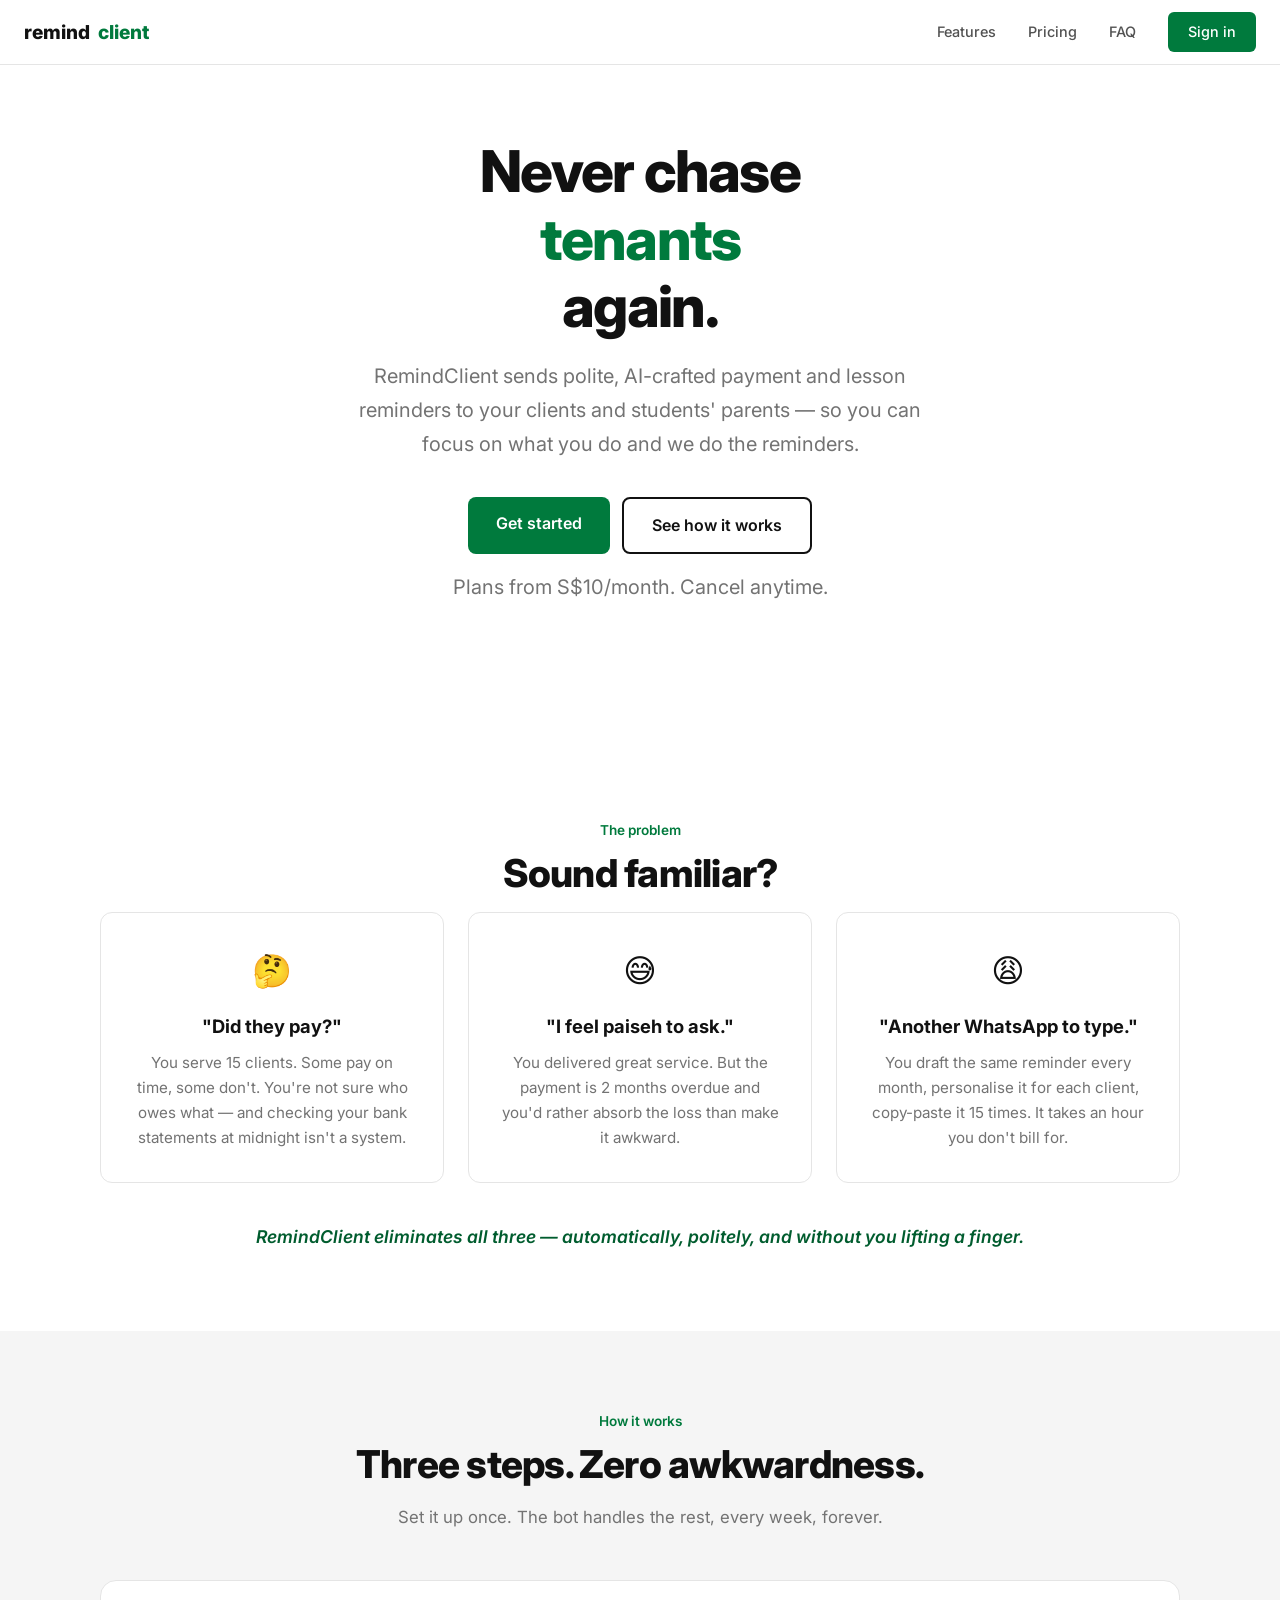
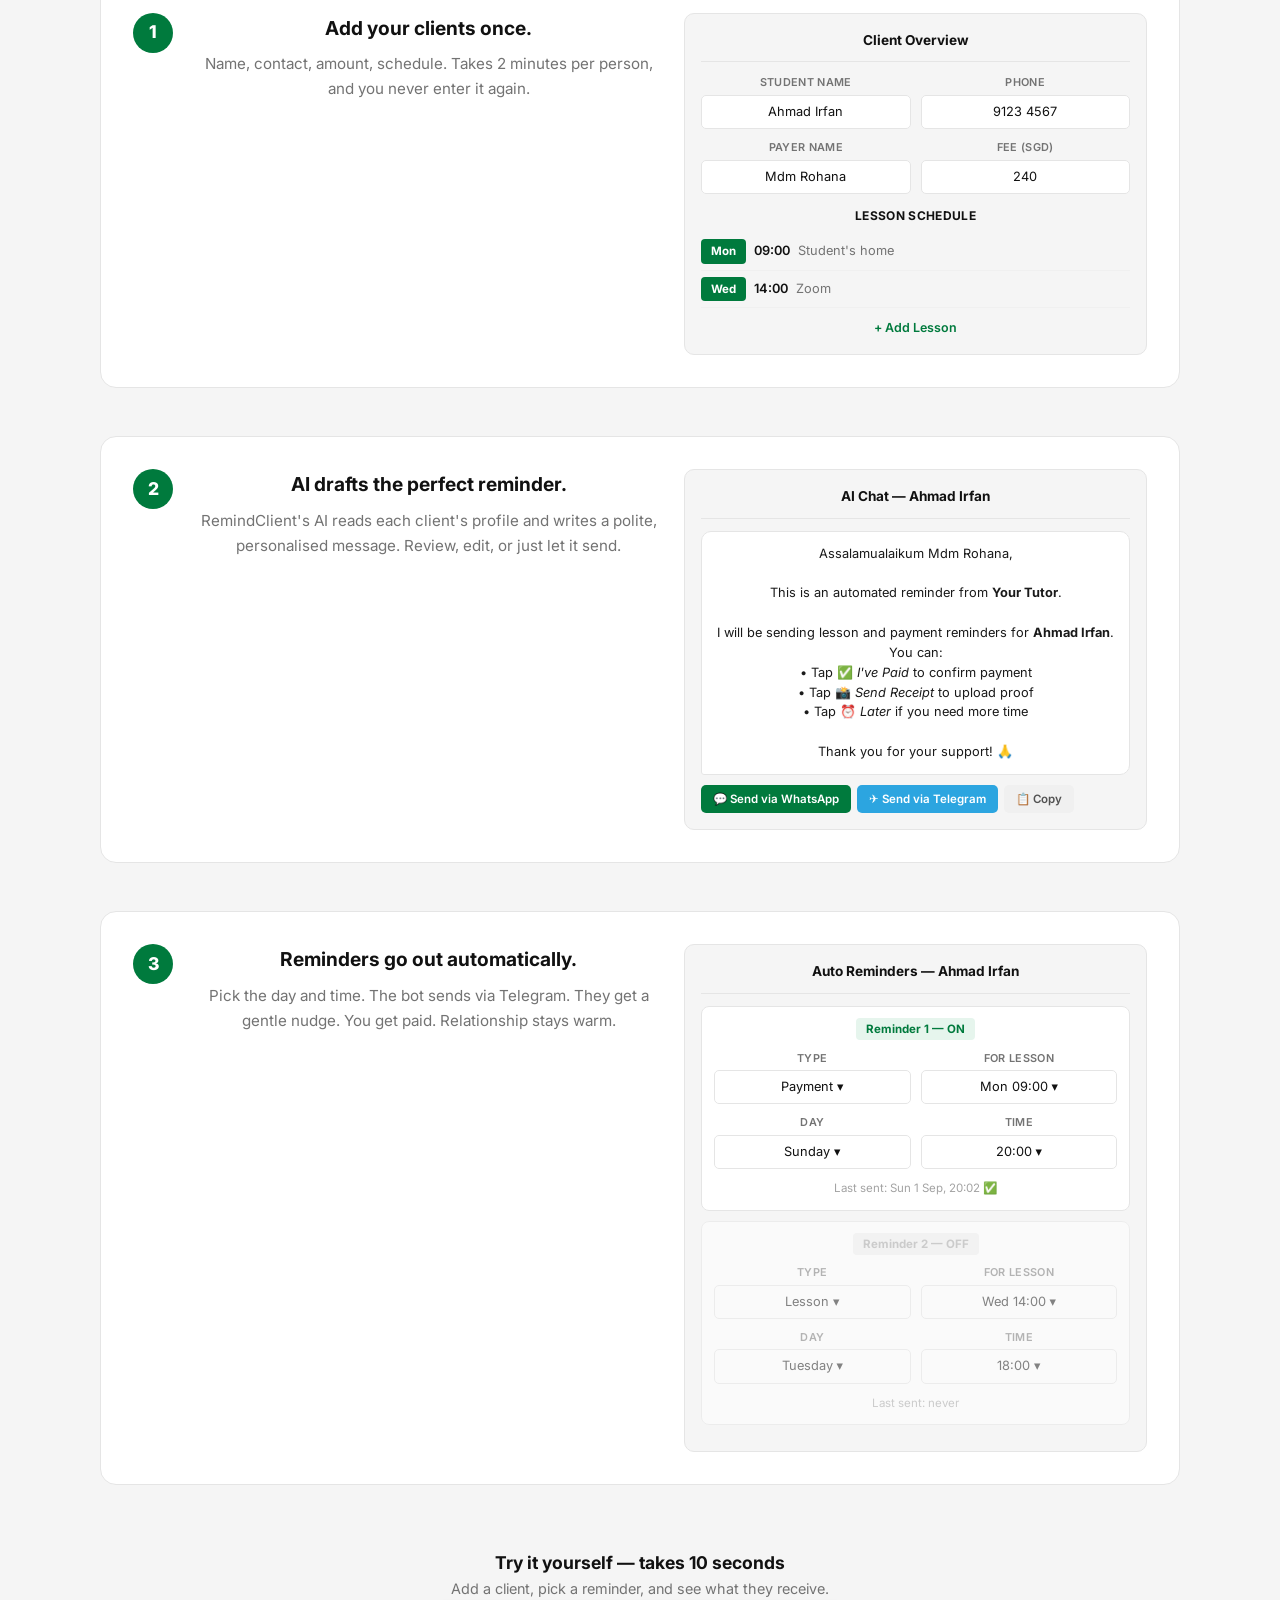
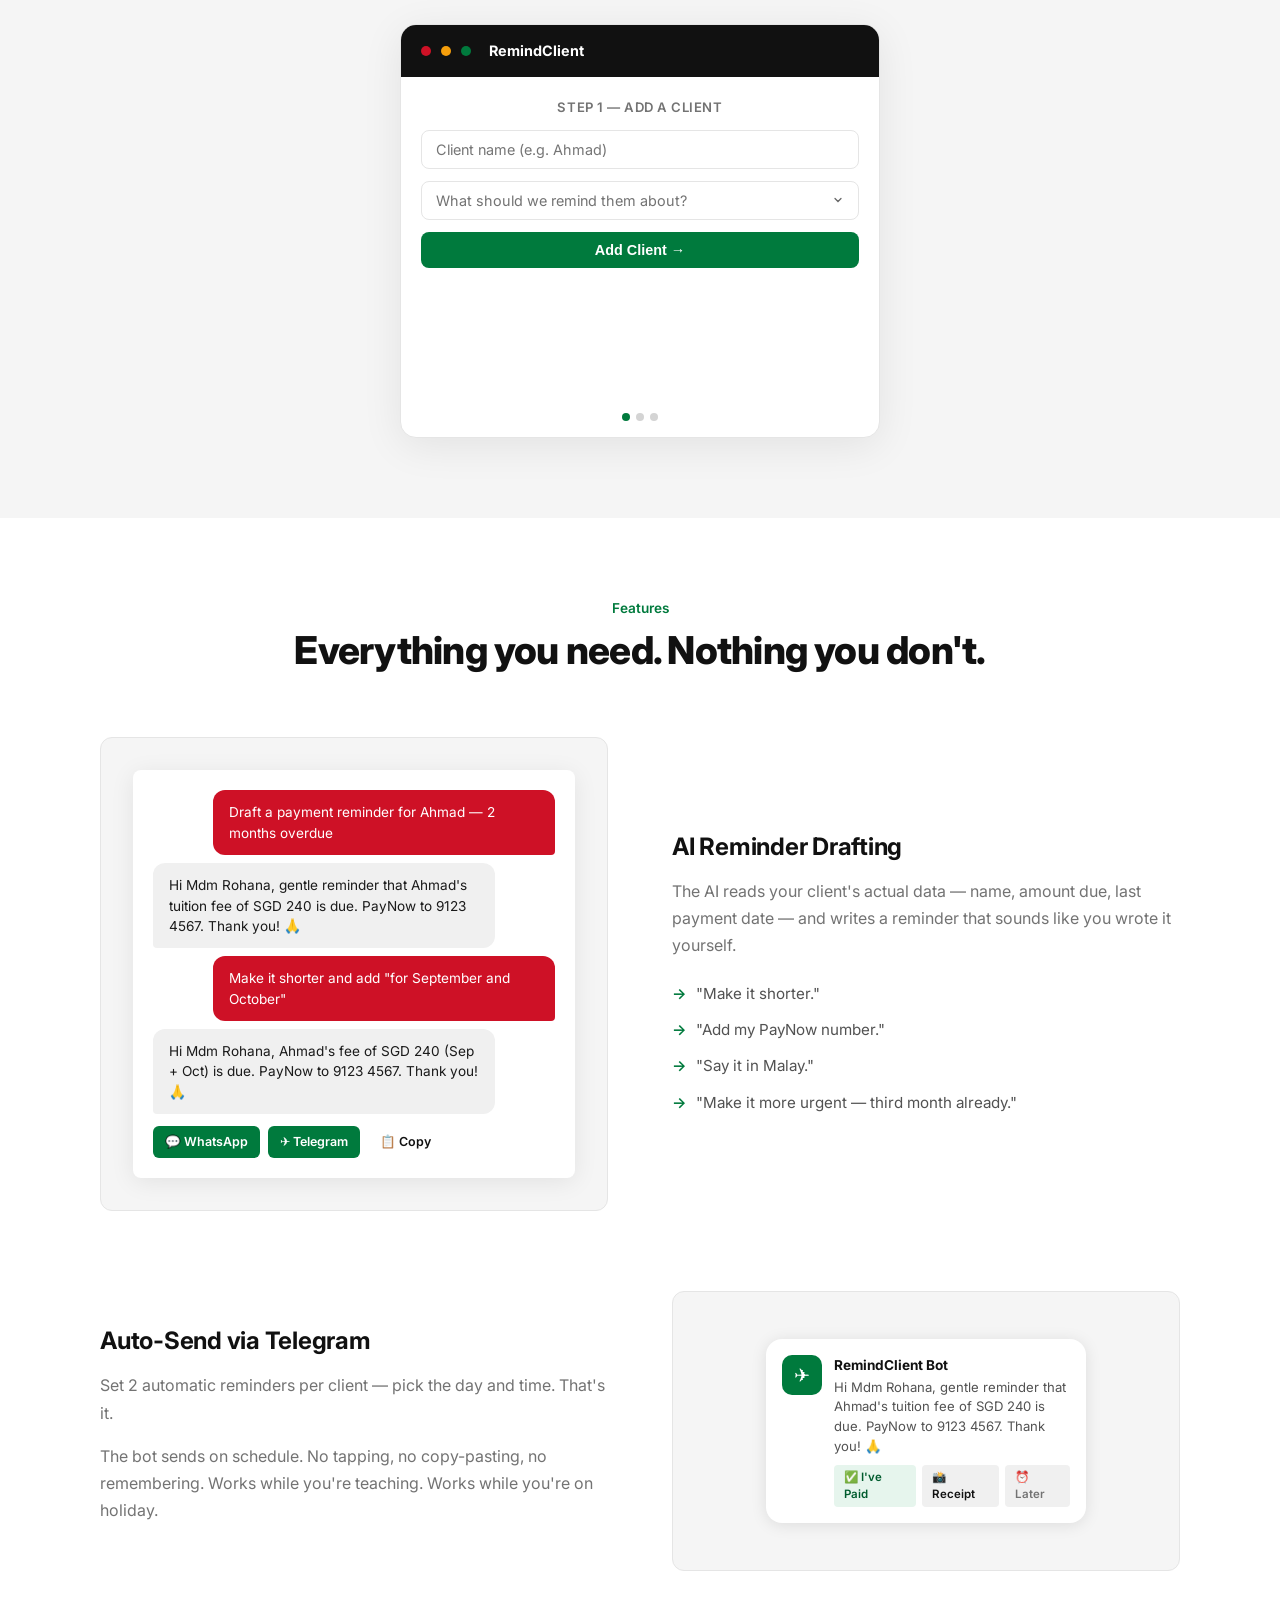
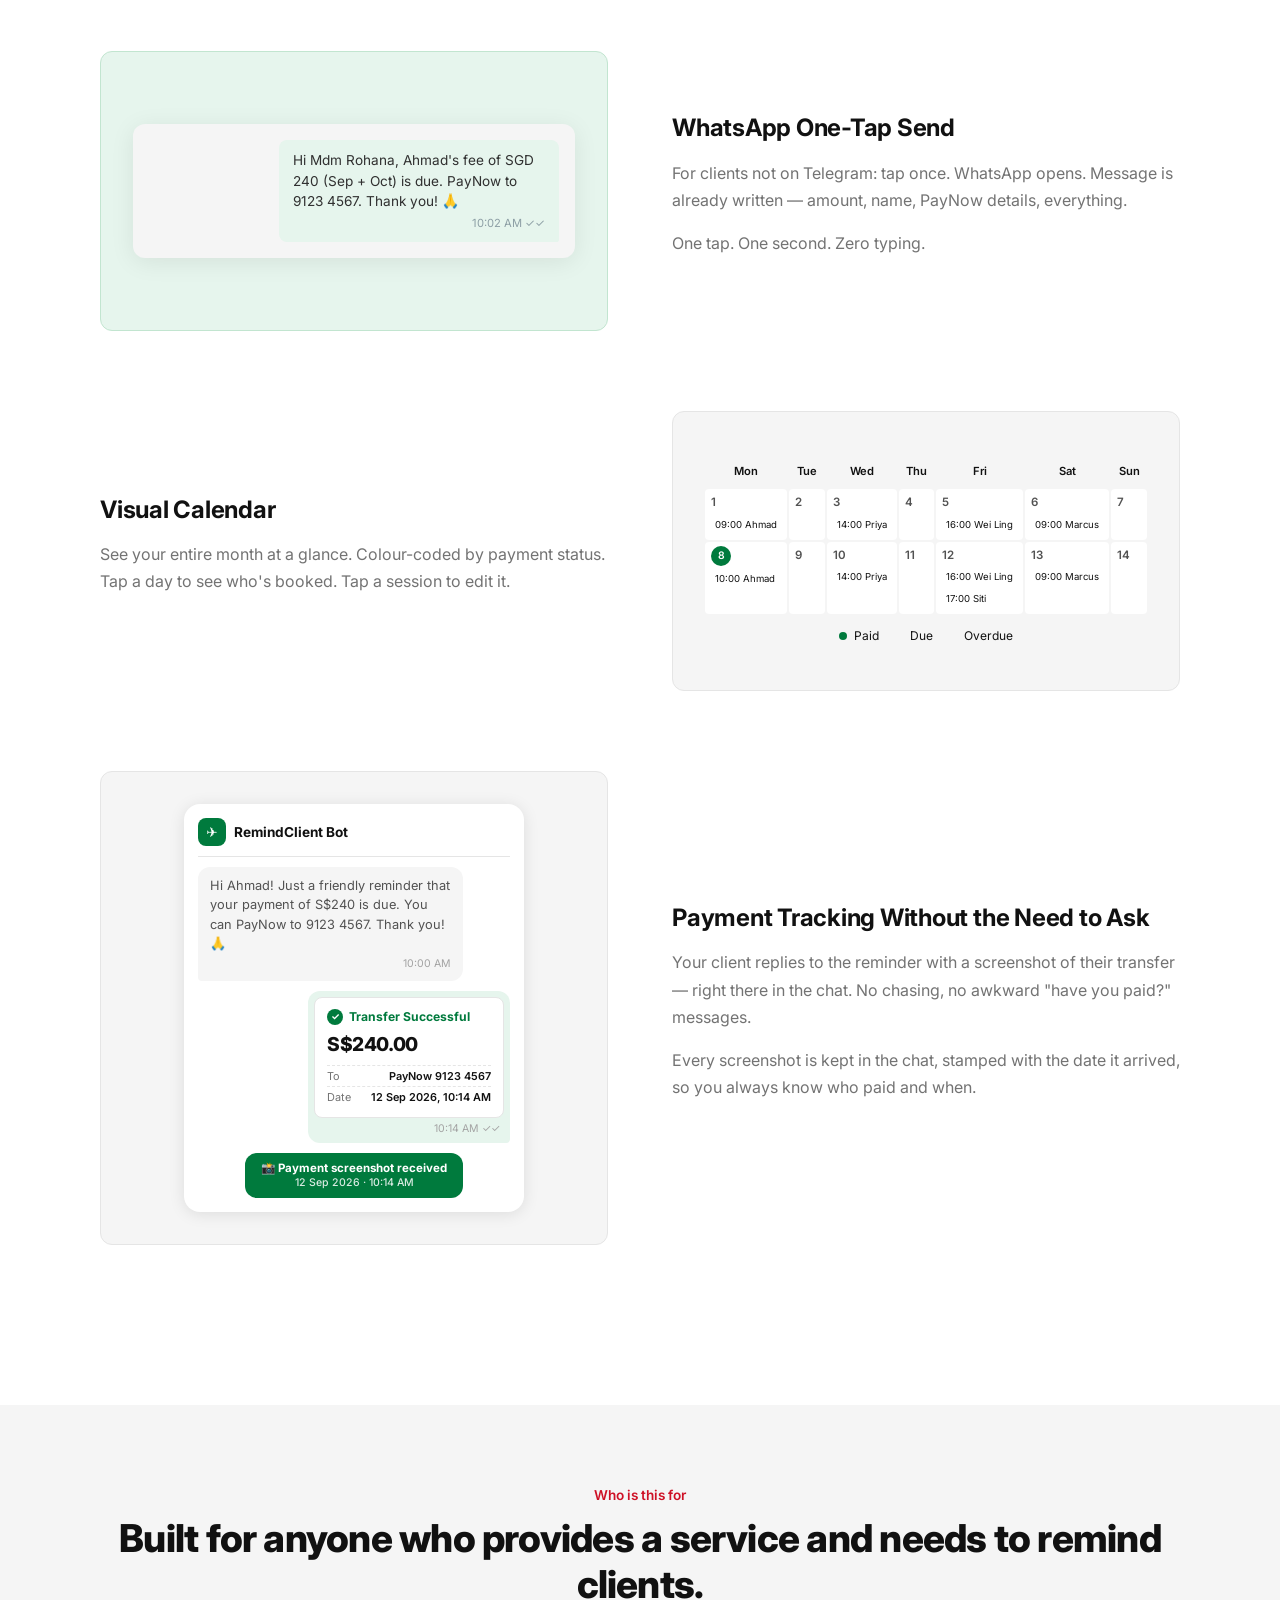
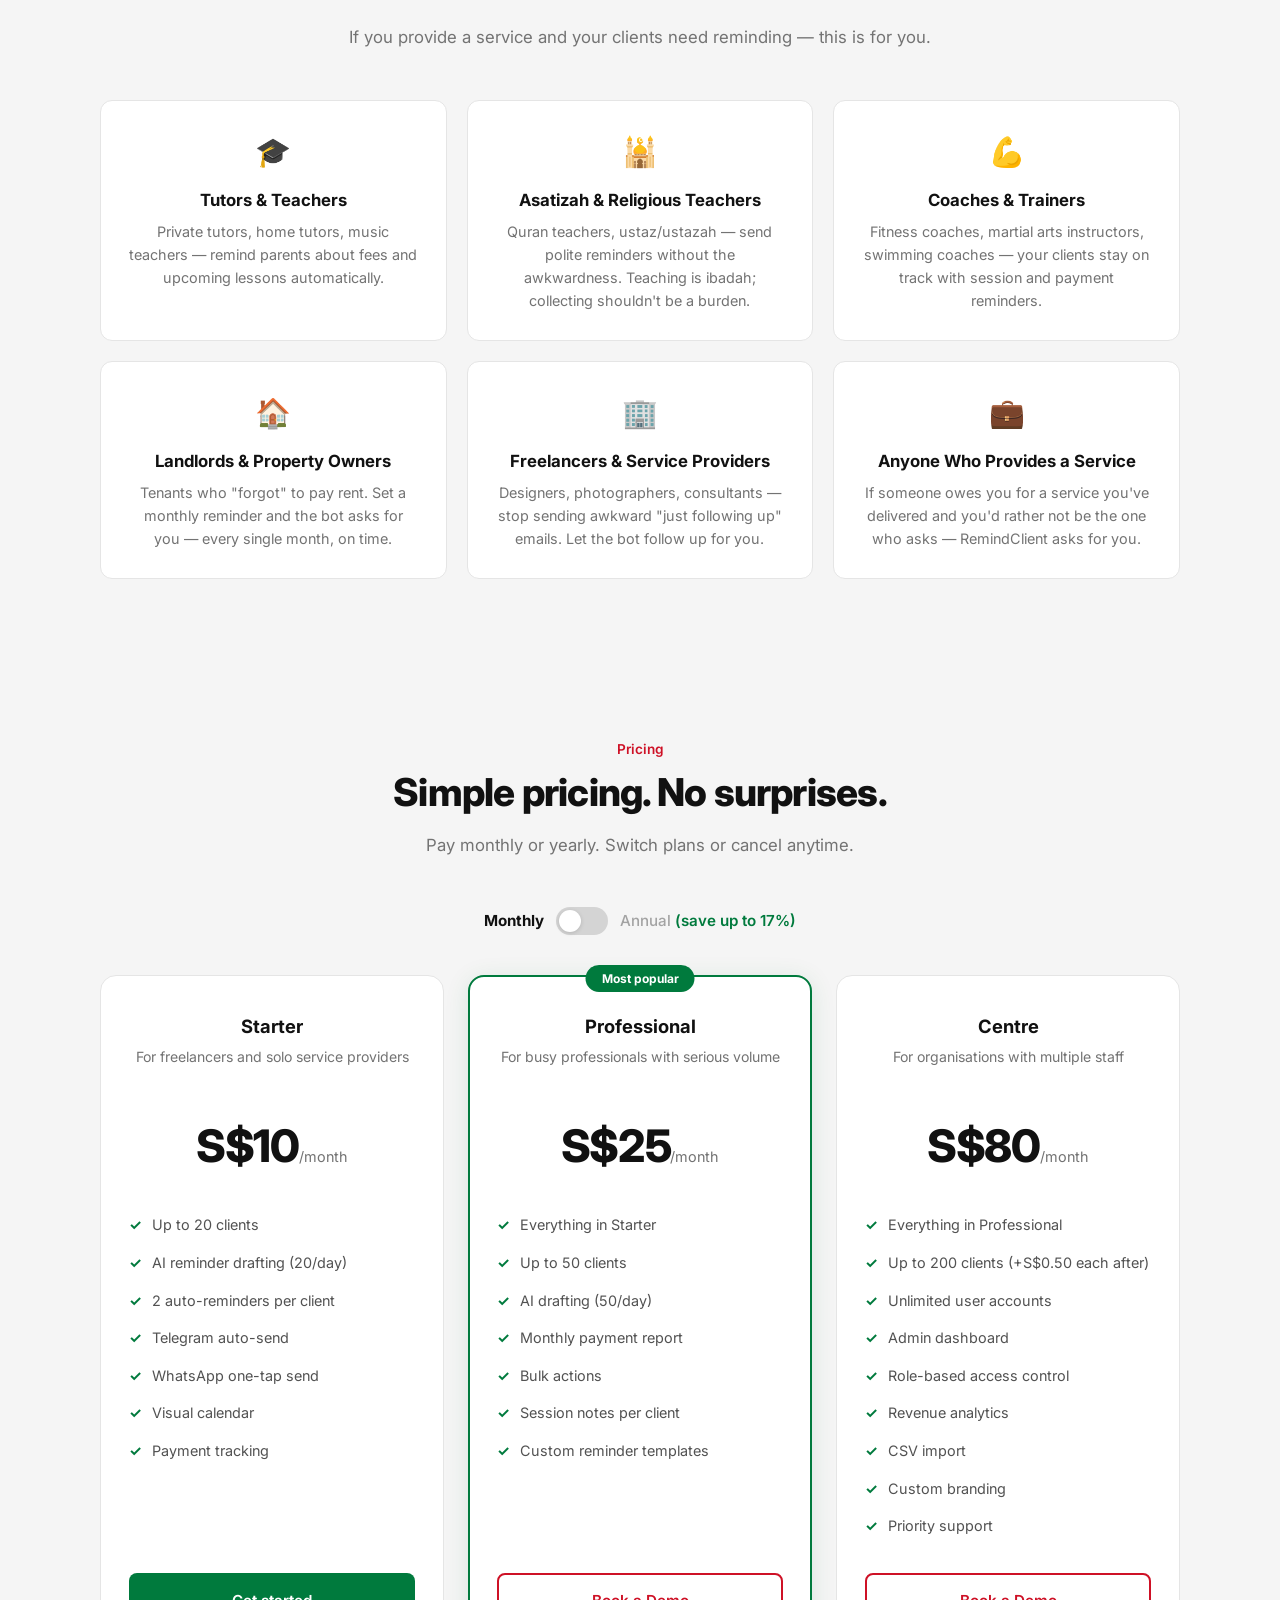
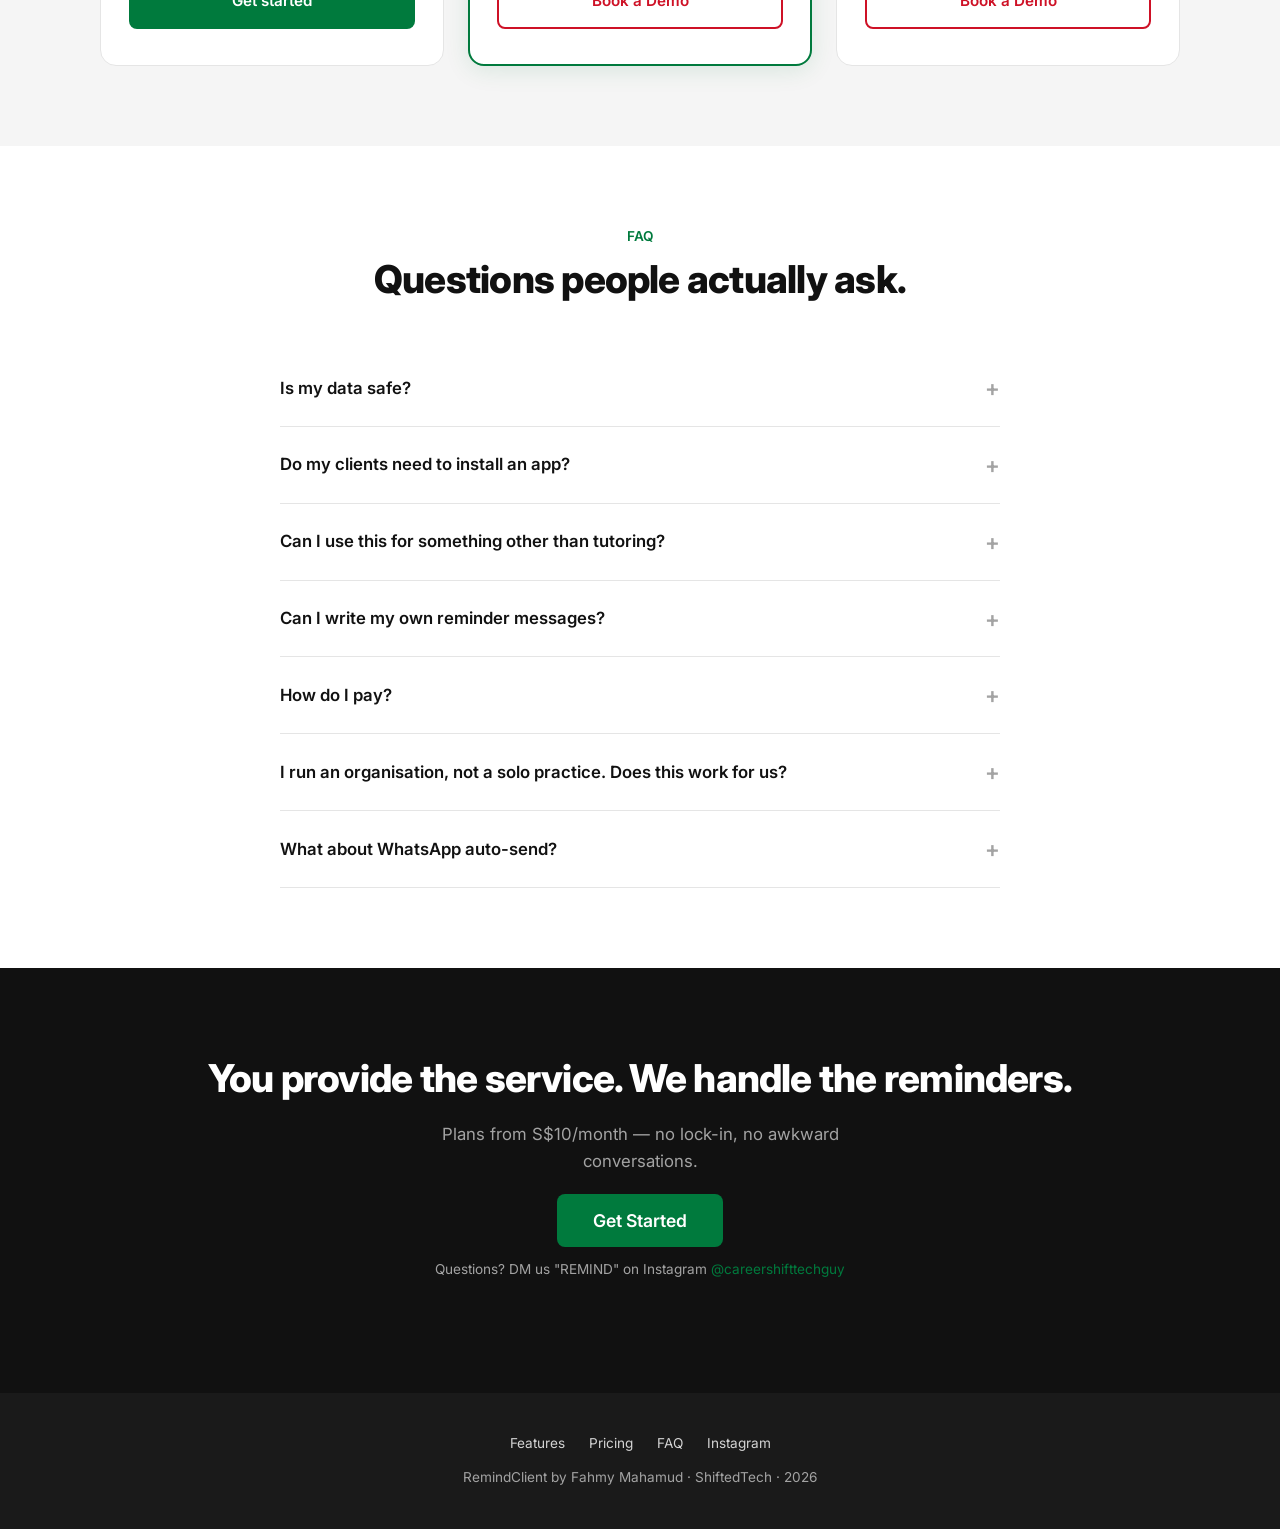
==== index.html @ 0dbb1955 "Features: payment tracking by screenshot, drop "every week" from auto-send - Auto-Send via Telegram " ====
<!DOCTYPE html>
<html lang="en">
<head>
<meta charset="UTF-8">
<meta name="viewport" content="width=device-width, initial-scale=1.0">
<title>RemindClient — AI-Powered Reminders for Service Providers</title>
<meta name="description" content="AI-powered payment and appointment reminder app for tutors, coaches, freelancers, and landlords. Telegram & WhatsApp. Plans from S$10/month.">
<meta property="og:title" content="RemindClient by ShiftedTech">
<meta property="og:description" content="Never chase a payment again. AI-crafted reminders for service providers.">
<meta property="og:type" content="website">
<meta name="theme-color" content="#111111">
<link rel="icon" type="image/png" href="[data-uri]">
<link rel="apple-touch-icon" href="[data-uri]">
<link rel="preconnect" href="https://fonts.googleapis.com">
<link rel="preconnect" href="https://fonts.gstatic.com" crossorigin>
<link href="https://fonts.googleapis.com/css2?family=Inter:wght@400;500;600;700;800&display=swap" rel="stylesheet">
<style>
*,*::before,*::after{box-sizing:border-box;margin:0;padding:0}
:root{
  --white:#FFFFFF;--off-white:#FAFAFA;--light-grey:#F5F5F5;
  --grey-100:#F0F0F0;--grey-200:#E5E5E5;--grey-300:#D4D4D4;
  --grey-400:#A3A3A3;--grey-500:#737373;--grey-600:#525252;
  --black:#111111;--near-black:#1A1A1A;--dark:#262626;
  --green:#007A3D;--green-dark:#005C2E;--green-light:#E6F5ED;--green-dim:#005C2E;
  --red:#CE1126;--red-dark:#A50D1E;--red-light:#FCE8EB;--red-dim:#A50D1E;
  --amber:#F59E0B;--amber-light:#FFFBEB;
}
html{scroll-behavior:smooth}
body{font-family:'Inter',system-ui,sans-serif;color:var(--black);background:white;line-height:1.6;-webkit-font-smoothing:antialiased}
a{color:var(--blue-500);text-decoration:none}

/* NAV */
.nav{position:fixed;top:0;left:0;right:0;z-index:100;background:rgba(255,255,255,0.96);backdrop-filter:blur(12px);border-bottom:1px solid var(--grey-200);padding:0 24px;height:64px;display:flex;align-items:center;justify-content:space-between;max-width:1280px;margin:0 auto}
.nav-wrap{position:fixed;top:0;left:0;right:0;z-index:100;background:rgba(255,255,255,0.96);backdrop-filter:blur(12px);border-bottom:1px solid var(--grey-200)}
.nav-inner{max-width:1280px;margin:0 auto;padding:0 24px;height:64px;display:flex;align-items:center;justify-content:space-between}
.nav-logo{font-weight:800;font-size:1.2rem;color:var(--black);display:flex;align-items:center;gap:8px}
.nav-logo span{color:var(--green)}
.nav-links{display:flex;gap:32px;align-items:center}
.nav-links a{color:var(--grey-600);font-size:0.9rem;font-weight:500;transition:color 0.2s}
.nav-links a:hover{color:var(--black)}
.nav-cta{background:var(--green);color:white!important;padding:8px 20px;border-radius:6px;font-weight:600;font-size:0.9rem;transition:background 0.2s}
.nav-cta:hover{background:var(--green-dark)}
.nav-mobile{display:none;background:none;border:none;cursor:pointer;padding:8px}
.nav-mobile svg{width:24px;height:24px;color:var(--black)}

/* HERO */
.hero{padding:140px 24px 100px;text-align:center;background:white}
.hero-inner{max-width:720px;margin:0 auto}
.hero h1{font-size:clamp(2.4rem,5vw,3.6rem);font-weight:800;line-height:1.1;letter-spacing:-0.03em;color:var(--black);margin-bottom:20px;text-align:center}
.hero p{font-size:clamp(1.05rem,2vw,1.25rem);color:var(--grey-500);line-height:1.7;margin-bottom:36px;max-width:580px;margin-left:auto;margin-right:auto}
.hero-buttons{display:flex;gap:12px;justify-content:center;flex-wrap:wrap}
.btn-primary{background:var(--green);color:white;padding:14px 28px;border-radius:8px;font-weight:600;font-size:1rem;border:none;cursor:pointer;transition:background 0.2s,transform 0.1s}
.btn-primary:hover{background:var(--green-dark);transform:translateY(-1px)}
.btn-secondary{background:white;color:var(--black);padding:14px 28px;border-radius:8px;font-weight:600;font-size:1rem;border:2px solid var(--black);cursor:pointer;transition:all 0.2s}
.btn-secondary:hover{border-color:var(--black);background:var(--grey-100)}
.hero-note{margin-top:16px;font-size:0.85rem;color:var(--grey-400)}

/* SECTIONS */
section{padding:80px 24px}
.section-inner{max-width:1080px;margin:0 auto}
.section-label{font-size:0.85rem;font-weight:600;color:var(--green);margin-bottom:8px}
.section-title{font-size:clamp(1.8rem,3.5vw,2.4rem);font-weight:800;letter-spacing:-0.02em;line-height:1.2;margin-bottom:16px}
.section-subtitle{font-size:1.05rem;color:var(--grey-500);max-width:600px;line-height:1.7;margin-bottom:48px}
.centered{text-align:center}.centered .section-subtitle{margin-left:auto;margin-right:auto}

/* PROBLEM */
.problem-grid{display:grid;grid-template-columns:repeat(3,1fr);gap:24px}
.problem-card{padding:32px;border-radius:12px;border:1px solid var(--grey-200);background:white}
.problem-card .emoji{font-size:2rem;margin-bottom:16px}
.problem-card h3{font-size:1.15rem;font-weight:700;margin-bottom:8px;color:var(--black)}
.problem-card p{color:var(--grey-500);font-size:0.95rem;line-height:1.65}
.problem-bottom{text-align:center;margin-top:40px;font-size:1.1rem;color:var(--green-dim);font-weight:600;font-style:italic}

/* HOW IT WORKS */
.steps{display:grid;grid-template-columns:repeat(3,1fr);gap:32px;counter-reset:step}
.step{position:relative;padding:32px;border-radius:12px;background:var(--light-grey);border:1px solid var(--grey-200)}
.step::before{counter-increment:step;content:counter(step);position:absolute;top:-14px;left:24px;width:28px;height:28px;border-radius:50%;background:var(--green);color:white;font-size:0.8rem;font-weight:700;display:flex;align-items:center;justify-content:center}
.step h3{font-size:1.1rem;font-weight:700;margin-bottom:8px;margin-top:4px}
.step p{color:var(--grey-500);font-size:0.95rem;line-height:1.65}

/* FEATURES */
.feature{display:grid;grid-template-columns:1fr 1fr;gap:64px;align-items:center;margin-bottom:80px}
.feature:nth-child(even){direction:rtl}.feature:nth-child(even)>*{direction:ltr}
.feature-text h3{font-size:1.5rem;font-weight:700;margin-bottom:12px;letter-spacing:-0.01em;color:var(--black)}
.feature-text p{color:var(--grey-500);font-size:1rem;line-height:1.7;margin-bottom:16px}
.feature-text ul{list-style:none;padding:0}
.feature-text li{padding:6px 0;color:var(--grey-600);font-size:0.95rem;padding-left:24px;position:relative}
.feature-text li::before{content:"→";position:absolute;left:0;color:var(--green);font-weight:600}
.feature-visual{border-radius:12px;background:var(--light-grey);border:1px solid var(--grey-200);padding:32px;min-height:280px;display:flex;align-items:center;justify-content:center;overflow:hidden}
.feature-mockup{width:100%;border-radius:8px;background:white;box-shadow:0 4px 24px rgba(0,0,0,0.08);padding:20px;font-size:0.85rem}
.chat-bubble{padding:12px 16px;border-radius:12px;margin-bottom:8px;max-width:85%;line-height:1.5}
.chat-bot{background:var(--grey-100);color:var(--near-black);border-bottom-left-radius:4px}
.chat-user{background:var(--red);color:white;margin-left:auto;border-bottom-right-radius:4px}
.chat-actions{display:flex;gap:8px;margin-top:12px}
.chat-actions span{padding:6px 12px;border-radius:6px;font-size:0.78rem;font-weight:600;cursor:default}
.chat-actions .wa{background:#007A3D;color:white}
.chat-actions .tg{background:#007A3D;color:white}
.chat-actions .cp{background:var(--slate-200);color:var(--slate-600)}
.phone-notif{background:white;border-radius:16px;box-shadow:0 2px 16px rgba(0,0,0,0.1);padding:16px;display:flex;gap:12px;align-items:flex-start;max-width:320px}
.phone-notif .icon{width:40px;height:40px;border-radius:10px;background:var(--green);display:flex;align-items:center;justify-content:center;color:white;font-size:1.2rem;flex-shrink:0}
.phone-notif .msg{font-size:0.82rem;color:var(--grey-600);line-height:1.5}
.phone-notif .msg strong{color:var(--black);display:block;margin-bottom:2px;font-size:0.85rem}
/* Payment tracking chat mock */
.pt-chat{width:100%;max-width:340px;background:white;border-radius:16px;box-shadow:0 2px 16px rgba(0,0,0,0.1);padding:14px;display:flex;flex-direction:column;gap:10px;font-size:0.8rem;line-height:1.5}
.pt-head{display:flex;align-items:center;gap:8px;font-weight:700;color:var(--black);font-size:0.85rem;padding-bottom:10px;border-bottom:1px solid var(--grey-200)}
.pt-avatar{width:28px;height:28px;border-radius:8px;background:var(--green);color:white;display:flex;align-items:center;justify-content:center;font-size:0.85rem}
.pt-bubble{max-width:85%;padding:9px 12px;border-radius:12px;color:var(--grey-600)}
.pt-in{background:var(--light-grey);border-bottom-left-radius:4px;align-self:flex-start}
.pt-out{background:var(--green-light);border-bottom-right-radius:4px;align-self:flex-end;padding:6px}
.pt-time{display:block;text-align:right;font-size:0.66rem;color:var(--grey-400);margin-top:3px}
.pt-out .pt-time{padding:0 4px}
.pt-shot{background:white;border-radius:8px;padding:10px 12px;min-width:190px;border:1px solid var(--grey-200)}
.pt-shot-top{display:flex;align-items:center;gap:6px;font-weight:700;color:var(--green);font-size:0.76rem}
.pt-check{width:16px;height:16px;border-radius:50%;background:var(--green);color:white;display:inline-flex;align-items:center;justify-content:center;font-size:0.62rem}
.pt-amount{font-size:1.2rem;font-weight:800;color:var(--black);margin:4px 0 6px;letter-spacing:-0.02em}
.pt-row{display:flex;justify-content:space-between;gap:12px;font-size:0.68rem;color:var(--grey-500);padding:2px 0;border-top:1px dashed var(--grey-200)}
.pt-row span:last-child{color:var(--black);font-weight:600;text-align:right}
.pt-stamp{align-self:center;background:var(--green);color:white;font-size:0.72rem;font-weight:700;padding:7px 16px;border-radius:12px;text-align:center;line-height:1.4}
.pt-stamp small{display:block;font-size:0.66rem;font-weight:500;opacity:0.85}
.notif-buttons{display:flex;gap:6px;margin-top:8px}
.notif-buttons span{padding:4px 10px;border-radius:4px;font-size:0.72rem;font-weight:600}
.notif-buttons .yes{background:var(--green-light);color:var(--green-dim)}
.notif-buttons .receipt{background:var(--grey-100);color:var(--black)}
.notif-buttons .later{background:var(--grey-100);color:var(--grey-500)}
.cal-mock{width:100%}
.cal-grid{display:grid;grid-template-columns:repeat(7,1fr);gap:2px;font-size:0.75rem}
.cal-header{text-align:center;padding:6px 0;font-weight:600;color:var(--slate-400);font-size:0.7rem}
.cal-day{background:white;padding:4px 6px;min-height:48px;border-radius:4px;position:relative}
.cal-day .num{font-weight:600;color:var(--grey-600);font-size:0.72rem;margin-bottom:3px}
.cal-day.today .num{background:var(--green);color:white;width:20px;height:20px;border-radius:50%;display:flex;align-items:center;justify-content:center;font-size:0.65rem}
.cal-day .pill{font-size:0.6rem;padding:2px 4px;border-radius:3px;margin-bottom:2px;white-space:nowrap;overflow:hidden;text-overflow:ellipsis}
.pill-green{background:var(--green-50);color:var(--green-500);border-left:2px solid var(--green-500)}
.pill-amber{background:var(--amber-50);color:var(--amber-500);border-left:2px solid var(--amber-500)}
.pill-red{background:var(--red-50);color:var(--red-500);border-left:2px solid var(--red-500)}
.status-row{display:flex;gap:16px;justify-content:center;margin-top:12px;font-size:0.75rem}
.status-dot{width:8px;height:8px;border-radius:50%;display:inline-block;margin-right:4px}

/* WHO IS THIS FOR */
.audience-grid{display:grid;grid-template-columns:repeat(3,1fr);gap:20px}
.audience-card{padding:28px;border-radius:12px;border:1px solid var(--grey-200);background:white;transition:border-color 0.2s,box-shadow 0.2s}
.audience-card:hover{border-color:var(--green);box-shadow:0 4px 16px rgba(0,122,61,0.1)}
.audience-card .icon{font-size:1.8rem;margin-bottom:12px}
.audience-card h3{font-size:1.05rem;font-weight:700;margin-bottom:6px}
.audience-card p{color:var(--grey-500);font-size:0.9rem;line-height:1.6}

/* PRICING */
.pricing-section{background:var(--light-grey)}
.pricing-grid{display:grid;grid-template-columns:repeat(3,1fr);gap:24px;align-items:stretch}
.pricing-card{background:white;border:1px solid var(--grey-200);border-radius:16px;padding:36px 28px;position:relative;transition:box-shadow 0.2s;display:flex;flex-direction:column}
.pricing-card:hover{box-shadow:0 8px 32px rgba(0,0,0,0.06)}
.pricing-card.featured{border-color:var(--green);box-shadow:0 4px 24px rgba(0,122,61,0.12);border-width:2px;padding:35px 27px}
.pricing-badge{position:absolute;top:-12px;left:50%;transform:translateX(-50%);background:var(--green);color:white;padding:4px 16px;border-radius:20px;font-size:0.75rem;font-weight:700}
.pricing-card h3{font-size:1.15rem;font-weight:700;margin-bottom:4px}
.pricing-card .desc{color:var(--grey-500);font-size:0.88rem;margin-bottom:20px;min-height:3.2em}
.pricing-price{margin-bottom:24px}
.pricing-price .amount{font-size:2.8rem;font-weight:800;letter-spacing:-0.03em;color:var(--black)}
.pricing-price .period{color:var(--grey-500);font-size:0.9rem}
.pricing-price .annual{color:var(--grey-400);font-size:0.82rem;margin-top:4px}
.pricing-features{list-style:none;padding:0;margin-bottom:28px}
.pricing-features li{padding:8px 0;font-size:0.9rem;color:var(--grey-600);display:flex;gap:10px;align-items:flex-start;line-height:1.5}
.pricing-features li::before{content:"✓";color:var(--green);font-weight:700;flex-shrink:0}
.pricing-btn{display:block;width:100%;margin-top:auto;padding:14px;border-radius:8px;text-align:center;font-weight:600;font-size:0.95rem;border:none;cursor:pointer;transition:all 0.2s}
.pricing-btn.primary{background:var(--green);color:white;border:2px solid transparent}
.pricing-btn.primary:hover{background:var(--green-dark)}
.pricing-btn.outline{background:white;color:var(--red);border:2px solid var(--red)}
.pricing-btn.outline:hover{background:var(--red-light);color:var(--red-dark)}

/* FAQ */
.faq-list{max-width:720px;margin:0 auto}
.faq-item{border-bottom:1px solid var(--grey-200);padding:20px 0}
.faq-q{font-weight:600;font-size:1.05rem;cursor:pointer;display:flex;justify-content:space-between;align-items:center;gap:16px;color:var(--slate-900)}
.faq-q::after{content:"+";font-size:1.4rem;color:var(--grey-400);transition:transform 0.2s;flex-shrink:0}
.faq-item.open .faq-q::after{transform:rotate(45deg)}
.faq-a{max-height:0;overflow:hidden;transition:max-height 0.3s ease,padding 0.3s ease;color:var(--grey-500);font-size:0.95rem;line-height:1.7}
.faq-item.open .faq-a{max-height:300px;padding-top:12px}

/* FOOTER CTA */
.footer-cta{background:var(--black);color:white;text-align:center;padding:80px 24px}
.footer-cta h2{font-size:clamp(1.8rem,3vw,2.4rem);font-weight:800;letter-spacing:-0.02em;margin-bottom:12px}
.footer-cta p{color:var(--grey-400);font-size:1.05rem;margin-bottom:32px;max-width:500px;margin-left:auto;margin-right:auto}
.footer-cta .btn-primary{background:var(--green);font-size:1.1rem;padding:16px 36px}
.footer-cta .btn-primary:hover{background:var(--green-dark)}
.footer-cta .dm-note{margin-top:24px;font-size:0.85rem;color:var(--grey-400)}

/* FOOTER */
footer{background:var(--near-black);color:var(--grey-400);padding:40px 24px;text-align:center;font-size:0.85rem}
footer a{color:var(--grey-300)}
footer .footer-links{display:flex;gap:24px;justify-content:center;margin-bottom:12px}


/* HOW IT WORKS — VISUAL STEPS */
.steps-visual{display:flex;flex-direction:column;gap:48px}
.step-card{display:grid;grid-template-columns:auto 1fr 1fr;gap:24px;align-items:start;background:white;border:1px solid var(--grey-200);border-radius:16px;padding:32px;transition:box-shadow 0.2s}
.step-card:hover{box-shadow:0 4px 20px rgba(0,0,0,0.06)}
.step-num{width:40px;height:40px;border-radius:50%;background:var(--green);color:white;font-size:1.1rem;font-weight:800;display:flex;align-items:center;justify-content:center;flex-shrink:0}
.step-content h3{font-size:1.2rem;font-weight:700;margin-bottom:8px;color:var(--black)}
.step-content p{color:var(--grey-500);font-size:0.95rem;line-height:1.65}
.step-mockup{border-radius:10px;overflow:hidden;border:1px solid var(--grey-200);background:var(--light-grey)}

/* Mock form */
.mock-form{padding:16px;font-size:0.8rem}
.mock-header{font-weight:700;font-size:0.85rem;color:var(--black);padding-bottom:10px;border-bottom:1px solid var(--grey-200);margin-bottom:12px}
.mock-row{display:grid;grid-template-columns:1fr 1fr;gap:10px;margin-bottom:10px}
.mock-field label{display:block;font-size:0.68rem;color:var(--grey-500);font-weight:600;margin-bottom:3px;text-transform:uppercase;letter-spacing:0.03em}
.mock-input{background:white;border:1px solid var(--grey-200);border-radius:5px;padding:6px 10px;font-size:0.8rem;color:var(--black)}
.mock-select{background:white;border:1px solid var(--grey-200);border-radius:5px;padding:6px 10px;font-size:0.8rem;color:var(--black)}
.mock-section-label{font-size:0.75rem;font-weight:700;color:var(--black);margin-top:12px;margin-bottom:8px;text-transform:uppercase;letter-spacing:0.03em}
.mock-lesson{display:flex;align-items:center;gap:8px;padding:6px 0;border-bottom:1px solid var(--grey-100);font-size:0.8rem}
.mock-pill{padding:3px 10px;border-radius:4px;font-size:0.72rem;font-weight:700;color:white}
.green-pill{background:var(--green)}
.mock-time{font-weight:600;color:var(--black)}
.mock-loc{color:var(--grey-500)}
.mock-add-btn{margin-top:10px;font-size:0.78rem;color:var(--green);font-weight:600;cursor:default}

/* Mock chat */
.mock-chat{padding:16px;font-size:0.8rem}
.mock-bubble{padding:12px 14px;border-radius:10px;margin-bottom:10px;line-height:1.55;font-size:0.8rem}
.bot-bubble{background:white;color:var(--near-black);border:1px solid var(--grey-200);border-bottom-left-radius:3px}
.mock-actions{display:flex;gap:6px;flex-wrap:wrap;margin-top:8px}
.mock-btn-wa{padding:5px 12px;border-radius:5px;background:var(--green);color:white;font-size:0.72rem;font-weight:600}
.mock-btn-tg{padding:5px 12px;border-radius:5px;background:#2CA5E0;color:white;font-size:0.72rem;font-weight:600}
.mock-btn-cp{padding:5px 12px;border-radius:5px;background:var(--grey-100);color:var(--grey-600);font-size:0.72rem;font-weight:600}

/* Mock reminders */
.mock-reminder-box{border:1px solid var(--grey-200);border-radius:8px;padding:12px;margin-bottom:10px;background:white}
.mock-reminder-box.dim{opacity:0.5}
.mock-reminder-top{margin-bottom:10px}
.mock-badge{padding:4px 10px;border-radius:4px;font-size:0.72rem;font-weight:700}
.mock-badge.on{background:var(--green-light);color:var(--green)}
.mock-badge.off{background:var(--grey-100);color:var(--grey-400)}
.mock-last-sent{font-size:0.72rem;color:var(--grey-400);margin-top:8px}

@media(max-width:768px){
  .step-card{grid-template-columns:1fr;gap:16px}
  .step-num{margin-bottom:-8px}
  .mock-row{grid-template-columns:1fr}
}


/* ROTATING HEADLINE */
.rotating-word-wrap{display:block;overflow:hidden;height:1.25em;line-height:1.25em;text-align:center}
.rotating-word{display:inline-block;color:var(--green);white-space:nowrap;transition:transform 0.4s ease,opacity 0.4s ease}
.rotating-word.slide-out{transform:translateY(-110%);opacity:0}
.rotating-word.slide-in{transform:translateY(110%);opacity:0}

/* SCROLL ANIMATIONS */
.reveal{opacity:0;transform:translateY(40px);transition:opacity 0.7s ease,transform 0.7s ease}
.reveal.visible{opacity:1;transform:translateY(0)}
.reveal-delay-1{transition-delay:0.1s}
.reveal-delay-2{transition-delay:0.2s}
.reveal-delay-3{transition-delay:0.3s}

/* PRICING TOGGLE */
.pricing-toggle{display:flex;align-items:center;justify-content:center;gap:12px;margin-bottom:40px}
.pricing-toggle span{font-size:0.95rem;font-weight:500;color:var(--grey-400);transition:color 0.3s}
.pricing-toggle span.active{color:var(--black);font-weight:700}
.toggle-switch{width:52px;height:28px;background:var(--grey-300);border-radius:14px;cursor:pointer;position:relative;transition:background 0.3s}
.toggle-switch.on{background:var(--green)}
.toggle-knob{width:22px;height:22px;background:white;border-radius:50%;position:absolute;top:3px;left:3px;transition:left 0.3s;box-shadow:0 1px 4px rgba(0,0,0,0.15)}
.toggle-switch.on .toggle-knob{left:27px}
.price-annual{display:none;font-size:0.82rem;color:var(--green);font-weight:600;margin-top:4px}
.price-annual.show{display:block}
.price-monthly{display:block}
.price-monthly.hide{display:none}

/* 3D TILT */
.tilt-card{transition:transform 0.2s ease,box-shadow 0.2s ease}

/* COUNTER ANIMATION */
.counter{display:inline-block}

/* INTERACTIVE DEMO */
.demo-container{max-width:480px;margin:0 auto;background:white;border-radius:16px;border:1px solid var(--grey-200);overflow:hidden;box-shadow:0 8px 40px rgba(0,0,0,0.08)}
.demo-header{background:var(--black);color:white;padding:14px 20px;font-weight:700;font-size:0.9rem;display:flex;align-items:center;gap:10px}
.demo-header .dot{width:10px;height:10px;border-radius:50%}
.demo-body{padding:20px;min-height:320px;display:flex;flex-direction:column;gap:12px}
.demo-step{display:none;flex-direction:column;gap:12px;animation:fadeUp 0.4s ease}
.demo-step.active{display:flex}
@keyframes fadeUp{from{opacity:0;transform:translateY(16px)}to{opacity:1;transform:translateY(0)}}
.demo-input{padding:10px 14px;border:1px solid var(--grey-200);border-radius:8px;font-size:0.9rem;font-family:inherit;outline:none;transition:border-color 0.2s}
.demo-input:focus{border-color:var(--green)}
.demo-btn{padding:10px 20px;border-radius:8px;font-weight:600;font-size:0.9rem;border:none;cursor:pointer;transition:all 0.2s}
.demo-btn-green{background:var(--green);color:white}
.demo-btn-green:hover{background:var(--green-dark)}
.demo-label{font-size:0.82rem;font-weight:600;color:var(--grey-500);text-transform:uppercase;letter-spacing:0.04em}
.demo-bubble{padding:14px 16px;border-radius:12px;font-size:0.88rem;line-height:1.6;max-width:90%}
.demo-bubble-bot{background:var(--light-grey);color:var(--near-black);border-bottom-left-radius:4px}
.demo-bubble-bot .typing{display:inline-block}
.demo-bubble-bot .typing span{display:inline-block;width:6px;height:6px;border-radius:50%;background:var(--grey-400);margin:0 2px;animation:blink 1.2s infinite}
.demo-bubble-bot .typing span:nth-child(2){animation-delay:0.2s}
.demo-bubble-bot .typing span:nth-child(3){animation-delay:0.4s}
@keyframes blink{0%,80%,100%{opacity:0.3}40%{opacity:1}}
.demo-notif{background:white;border:1px solid var(--grey-200);border-radius:12px;padding:14px;display:flex;gap:12px;align-items:flex-start;box-shadow:0 2px 12px rgba(0,0,0,0.06);animation:slideIn 0.5s ease}
@keyframes slideIn{from{opacity:0;transform:translateX(20px)}to{opacity:1;transform:translateX(0)}}
.demo-notif-icon{width:36px;height:36px;border-radius:8px;background:var(--green);color:white;display:flex;align-items:center;justify-content:center;font-size:1rem;flex-shrink:0}
.demo-notif-text{font-size:0.82rem;color:var(--grey-600);line-height:1.5}
.demo-notif-text strong{color:var(--black);display:block;margin-bottom:2px}
.demo-notif-btns{display:flex;flex-wrap:wrap;gap:6px;margin-top:8px}
.demo-select{background:white;color:var(--black);cursor:pointer;appearance:none;-webkit-appearance:none;padding-right:36px;background-image:url("data:image/svg+xml,%3Csvg xmlns='http://www.w3.org/2000/svg' width='12' height='12' viewBox='0 0 24 24' fill='none' stroke='%23666' stroke-width='2.5' stroke-linecap='round'%3E%3Cpath d='M6 9l6 6 6-6'/%3E%3C/svg%3E");background-repeat:no-repeat;background-position:right 14px center}
.demo-select:invalid{color:var(--grey-500)}
.demo-hint{font-size:0.82rem;color:var(--grey-500);margin-bottom:8px}
.demo-days{display:grid;grid-template-columns:repeat(7,1fr);gap:6px}
.demo-day{padding:9px 0;border:1px solid var(--grey-200);border-radius:8px;background:white;font-family:inherit;font-size:0.8rem;font-weight:600;color:var(--grey-600);cursor:pointer;transition:all 0.15s}
.demo-day:hover{border-color:var(--green);color:var(--green)}
.demo-day.selected{background:var(--green);border-color:var(--green);color:white}
.demo-missing{border-color:var(--red)!important;animation:demoNudge 0.3s ease}
@keyframes demoNudge{0%,100%{transform:translateX(0)}25%{transform:translateX(-4px)}75%{transform:translateX(4px)}}
.demo-notif-btns span{padding:4px 10px;border-radius:5px;font-size:0.72rem;font-weight:600}
.demo-progress{display:flex;gap:6px;justify-content:center;margin-top:16px}
.demo-dot{width:8px;height:8px;border-radius:50%;background:var(--grey-300);transition:background 0.3s}
.demo-dot.active{background:var(--green)}
.demo-restart{text-align:center;margin-top:12px;font-size:0.85rem;color:var(--green);font-weight:600;cursor:pointer}
.demo-restart:hover{text-decoration:underline}


/* STEP NUMBERS IN FEATURE LAYOUT */
.step-number{width:36px;height:36px;border-radius:50%;background:var(--green);color:white;font-size:1rem;font-weight:800;display:flex;align-items:center;justify-content:center;margin-bottom:12px;flex-shrink:0}
.steps-feature .feature{margin-bottom:64px}
.steps-feature .feature:last-child{margin-bottom:0}

/* RESPONSIVE */
@media(max-width:768px){
  .nav-links{display:none}
  .nav-mobile{display:block}
  .problem-grid,.steps,.audience-grid{grid-template-columns:1fr}
  .pricing-grid{grid-template-columns:1fr;max-width:420px;margin-left:auto;margin-right:auto}
  .feature{grid-template-columns:1fr;gap:32px}
  .feature:nth-child(even){direction:ltr}
  section{padding:60px 20px}
  .hero{padding:120px 20px 60px}
}
@media(max-width:480px){
  .demo-days{gap:4px}
  .demo-day{font-size:0.72rem;padding:8px 0}
  .hero-buttons{flex-direction:column;align-items:center}
  .hero-buttons .btn-primary,.hero-buttons .btn-secondary{width:100%;text-align:center}
}
</style>
</head>
<body>

<!-- NAV -->
<div id="scroll-progress" style="position:fixed;top:0;left:0;height:3px;background:var(--green);width:0%;z-index:9999;transition:width 0.1s linear"></div>
<div class="nav-wrap">
<div class="nav-inner">
  <a href="#" class="nav-logo">remind<span>client</span></a>
  <nav class="nav-links">
    <a href="#features">Features</a>
    <a href="#pricing">Pricing</a>
    <a href="#faq">FAQ</a>
    <a href="https://personal-gemini-journal-359006588697.asia-southeast1.run.app" class="nav-cta">Sign in</a>
  </nav>
  <button class="nav-mobile" onclick="document.querySelector('.nav-links').classList.toggle('show')" aria-label="Menu">
    <svg fill="none" stroke="currentColor" stroke-width="2" viewBox="0 0 24 24"><path d="M4 6h16M4 12h16M4 18h16"/></svg>
  </button>
</div>
</div>

<!-- HERO -->
<section class="hero">
<div class="hero-inner">
  <h1>Never chase<span class="rotating-word-wrap"><span id="rotating-word" class="rotating-word">payments</span></span>again.</h1>
  <p>RemindClient sends polite, AI-crafted payment and lesson reminders to your clients and students' parents — so you can focus on what you do and we do the reminders.</p>
  <div class="hero-buttons">
    <a href="https://personal-gemini-journal-359006588697.asia-southeast1.run.app/" class="btn-primary">Get started</a>
    <a href="#how" class="btn-secondary">See how it works</a>
  </div>
  <p class="hero-note">Plans from S$10/month. Cancel anytime.</p>
</div>
</section>

<!-- PROBLEM -->
<section>
<div class="section-inner centered">
  <p class="section-label">The problem</p>
  <h2 class="section-title">Sound familiar?</h2>
  <div class="problem-grid">
    <div class="problem-card reveal">
      <div class="emoji">🤔</div>
      <h3>"Did they pay?"</h3>
      <p>You serve 15 clients. Some pay on time, some don't. You're not sure who owes what — and checking your bank statements at midnight isn't a system.</p>
    </div>
    <div class="problem-card reveal reveal-delay-1">
      <div class="emoji">😅</div>
      <h3>"I feel paiseh to ask."</h3>
      <p>You delivered great service. But the payment is 2 months overdue and you'd rather absorb the loss than make it awkward.</p>
    </div>
    <div class="problem-card reveal reveal-delay-2">
      <div class="emoji">😩</div>
      <h3>"Another WhatsApp to type."</h3>
      <p>You draft the same reminder every month, personalise it for each client, copy-paste it 15 times. It takes an hour you don't bill for.</p>
    </div>
  </div>
  <p class="problem-bottom">RemindClient eliminates all three — automatically, politely, and without you lifting a finger.</p>
</div>
</section>

<!-- HOW IT WORKS -->
<section id="how" style="background:var(--light-grey)">
<div class="section-inner centered">
  <p class="section-label">How it works</p>
  <h2 class="section-title">Three steps. Zero awkwardness.</h2>
  <p class="section-subtitle">Set it up once. The bot handles the rest, every week, forever.</p>
  <div class="steps-visual">

    <!-- Step 1 -->
    <div class="step-card reveal">
      <div class="step-num">1</div>
      <div class="step-content">
        <h3>Add your clients once.</h3>
        <p>Name, contact, amount, schedule. Takes 2 minutes per person, and you never enter it again.</p>
      </div>
      <div class="step-mockup">
        <div class="mock-form">
          <div class="mock-header">Client Overview</div>
          <div class="mock-row">
            <div class="mock-field">
              <label>Student Name</label>
              <div class="mock-input">Ahmad Irfan</div>
            </div>
            <div class="mock-field">
              <label>Phone</label>
              <div class="mock-input">9123 4567</div>
            </div>
          </div>
          <div class="mock-row">
            <div class="mock-field">
              <label>Payer Name</label>
              <div class="mock-input">Mdm Rohana</div>
            </div>
            <div class="mock-field">
              <label>Fee (SGD)</label>
              <div class="mock-input">240</div>
            </div>
          </div>
          <div class="mock-section-label">Lesson Schedule</div>
          <div class="mock-lesson">
            <span class="mock-pill green-pill">Mon</span>
            <span class="mock-time">09:00</span>
            <span class="mock-loc">Student's home</span>
          </div>
          <div class="mock-lesson">
            <span class="mock-pill green-pill">Wed</span>
            <span class="mock-time">14:00</span>
            <span class="mock-loc">Zoom</span>
          </div>
          <div class="mock-add-btn">+ Add Lesson</div>
        </div>
      </div>
    </div>

    <!-- Step 2 -->
    <div class="step-card reveal reveal-delay-1">
      <div class="step-num">2</div>
      <div class="step-content">
        <h3>AI drafts the perfect reminder.</h3>
        <p>RemindClient's AI reads each client's profile and writes a polite, personalised message. Review, edit, or just let it send.</p>
      </div>
      <div class="step-mockup">
        <div class="mock-chat">
          <div class="mock-header">AI Chat — Ahmad Irfan</div>
          <div class="mock-bubble bot-bubble">
            Assalamualaikum Mdm Rohana,<br><br>
            This is an automated reminder from <strong>Your Tutor</strong>.<br><br>
            I will be sending lesson and payment reminders for <strong>Ahmad Irfan</strong>. You can:<br>
            • Tap ✅ <em>I've Paid</em> to confirm payment<br>
            • Tap 📸 <em>Send Receipt</em> to upload proof<br>
            • Tap ⏰ <em>Later</em> if you need more time<br><br>
            Thank you for your support! 🙏
          </div>
          <div class="mock-actions">
            <span class="mock-btn-wa">💬 Send via WhatsApp</span>
            <span class="mock-btn-tg">✈️ Send via Telegram</span>
            <span class="mock-btn-cp">📋 Copy</span>
          </div>
        </div>
      </div>
    </div>

    <!-- Step 3 -->
    <div class="step-card reveal reveal-delay-2">
      <div class="step-num">3</div>
      <div class="step-content">
        <h3>Reminders go out automatically.</h3>
        <p>Pick the day and time. The bot sends via Telegram. They get a gentle nudge. You get paid. Relationship stays warm.</p>
      </div>
      <div class="step-mockup">
        <div class="mock-form">
          <div class="mock-header">Auto Reminders — Ahmad Irfan</div>
          <div class="mock-reminder-box">
            <div class="mock-reminder-top">
              <span class="mock-badge on">Reminder 1 — ON</span>
            </div>
            <div class="mock-row">
              <div class="mock-field">
                <label>Type</label>
                <div class="mock-select">Payment ▾</div>
              </div>
              <div class="mock-field">
                <label>For Lesson</label>
                <div class="mock-select">Mon 09:00 ▾</div>
              </div>
            </div>
            <div class="mock-row">
              <div class="mock-field">
                <label>Day</label>
                <div class="mock-select">Sunday ▾</div>
              </div>
              <div class="mock-field">
                <label>Time</label>
                <div class="mock-select">20:00 ▾</div>
              </div>
            </div>
            <div class="mock-last-sent">Last sent: Sun 1 Sep, 20:02 ✅</div>
          </div>
          <div class="mock-reminder-box dim">
            <div class="mock-reminder-top">
              <span class="mock-badge off">Reminder 2 — OFF</span>
            </div>
            <div class="mock-row">
              <div class="mock-field">
                <label>Type</label>
                <div class="mock-select">Lesson ▾</div>
              </div>
              <div class="mock-field">
                <label>For Lesson</label>
                <div class="mock-select">Wed 14:00 ▾</div>
              </div>
            </div>
            <div class="mock-row">
              <div class="mock-field">
                <label>Day</label>
                <div class="mock-select">Tuesday ▾</div>
              </div>
              <div class="mock-field">
                <label>Time</label>
                <div class="mock-select">18:00 ▾</div>
              </div>
            </div>
            <div class="mock-last-sent">Last sent: never</div>
          </div>
        </div>
      </div>
    </div>

  </div>

  <!-- Interactive Demo -->
  <div style="margin-top:64px" class="reveal">
    <div style="text-align:center;margin-bottom:24px">
      <p style="font-size:1.1rem;font-weight:700;color:var(--black)">Try it yourself — takes 10 seconds</p>
      <p style="font-size:0.9rem;color:var(--grey-500)">Add a client, pick a reminder, and see what they receive.</p>
    </div>
    <div class="demo-container">
      <div class="demo-header">
        <div class="dot" style="background:var(--red)"></div>
        <div class="dot" style="background:var(--amber)"></div>
        <div class="dot" style="background:var(--green)"></div>
        <span style="margin-left:8px">RemindClient</span>
      </div>
      <div class="demo-body">
        <!-- Step 1: Add a client -->
        <div class="demo-step active" id="demo-1">
          <p class="demo-label">Step 1 — Add a client</p>
          <input class="demo-input" id="demo-name" type="text" placeholder="Client name (e.g. Ahmad)" maxlength="40">
          <select class="demo-input demo-select" id="demo-type" onchange="demoTypeChanged()" required>
            <option value="" selected disabled>What should we remind them about?</option>
            <option value="payment">💰 Payment reminder</option>
            <option value="lesson">📅 Lesson reminder</option>
          </select>
          <input class="demo-input" id="demo-amount" type="text" inputmode="decimal" placeholder="Amount in S$ (e.g. 240)" value="240" hidden>
          <div id="demo-days-wrap" hidden>
            <p class="demo-hint">Which day is the lesson?</p>
            <div class="demo-days" id="demo-days">
              <button type="button" class="demo-day" data-day="Monday">Mon</button>
              <button type="button" class="demo-day" data-day="Tuesday">Tue</button>
              <button type="button" class="demo-day" data-day="Wednesday">Wed</button>
              <button type="button" class="demo-day" data-day="Thursday">Thu</button>
              <button type="button" class="demo-day" data-day="Friday">Fri</button>
              <button type="button" class="demo-day" data-day="Saturday">Sat</button>
              <button type="button" class="demo-day" data-day="Sunday">Sun</button>
            </div>
          </div>
          <button class="demo-btn demo-btn-green" onclick="demoStep2()">Add Client →</button>
        </div>
        <!-- Step 2: AI drafts -->
        <div class="demo-step" id="demo-2">
          <p class="demo-label">Step 2 — AI drafts the reminder</p>
          <div class="demo-bubble demo-bubble-bot" id="demo-typing">
            <div class="typing"><span></span><span></span><span></span></div>
          </div>
          <div class="demo-bubble demo-bubble-bot" id="demo-message" style="display:none"></div>
          <div id="demo-send-btns" style="display:none;flex-wrap:wrap;gap:8px">
            <button class="demo-btn demo-btn-green" onclick="demoStep3()" style="font-size:0.85rem">⏰ Set Auto-Reminder →</button>
          </div>
        </div>
        <!-- Step 3: Client receives it -->
        <div class="demo-step" id="demo-3">
          <p class="demo-label">Step 3 — Client receives it</p>
          <div class="demo-notif" id="demo-notif">
            <div class="demo-notif-icon">✈️</div>
            <div class="demo-notif-text">
              <strong>RemindClient Bot</strong>
              <span id="demo-notif-msg"></span>
              <div class="demo-notif-btns" id="demo-notif-btns"></div>
            </div>
          </div>
          <div id="demo-outcome" style="text-align:center;margin-top:16px;padding:12px;background:var(--green-light);border-radius:8px;font-size:0.88rem;color:var(--green);font-weight:600"></div>
        </div>
      </div>
      <div class="demo-progress">
        <div class="demo-dot active" id="dot-1"></div>
        <div class="demo-dot" id="dot-2"></div>
        <div class="demo-dot" id="dot-3"></div>
      </div>
      <div class="demo-restart" id="demo-restart" style="display:none" onclick="demoReset()">↺ Try again</div>
      <div style="height:16px"></div>
    </div>
  </div>

</div>
</section>

<!-- FEATURES -->
<section id="features">
<div class="section-inner">
  <div class="centered" style="margin-bottom:64px">
    <p class="section-label">Features</p>
    <h2 class="section-title">Everything you need. Nothing you don't.</h2>
  </div>

  <!-- Feature 1: AI Draft -->
  <div class="feature reveal">
    <div class="feature-text">
      <h3>AI Reminder Drafting</h3>
      <p>The AI reads your client's actual data — name, amount due, last payment date — and writes a reminder that sounds like you wrote it yourself.</p>
      <ul>
        <li>"Make it shorter."</li>
        <li>"Add my PayNow number."</li>
        <li>"Say it in Malay."</li>
        <li>"Make it more urgent — third month already."</li>
      </ul>
    </div>
    <div class="feature-visual">
      <div class="feature-mockup">
        <div class="chat-bubble chat-user">Draft a payment reminder for Ahmad — 2 months overdue</div>
        <div class="chat-bubble chat-bot">Hi Mdm Rohana, gentle reminder that Ahmad's tuition fee of SGD 240 is due. PayNow to 9123 4567. Thank you! 🙏</div>
        <div class="chat-bubble chat-user">Make it shorter and add "for September and October"</div>
        <div class="chat-bubble chat-bot">Hi Mdm Rohana, Ahmad's fee of SGD 240 (Sep + Oct) is due. PayNow to 9123 4567. Thank you! 🙏</div>
        <div class="chat-actions">
          <span class="wa">💬 WhatsApp</span>
          <span class="tg">✈️ Telegram</span>
          <span class="cp">📋 Copy</span>
        </div>
      </div>
    </div>
  </div>

  <!-- Feature 2: Auto-send -->
  <div class="feature reveal">
    <div class="feature-text">
      <h3>Auto-Send via Telegram</h3>
      <p>Set 2 automatic reminders per client — pick the day and time. That's it.</p>
      <p>The bot sends on schedule. No tapping, no copy-pasting, no remembering. Works while you're teaching. Works while you're on holiday.</p>
    </div>
    <div class="feature-visual">
      <div class="phone-notif">
        <div class="icon">✈️</div>
        <div class="msg">
          <strong>RemindClient Bot</strong>
          Hi Mdm Rohana, gentle reminder that Ahmad's tuition fee of SGD 240 is due. PayNow to 9123 4567. Thank you! 🙏
          <div class="notif-buttons">
            <span class="yes">✅ I've Paid</span>
            <span class="receipt">📸 Receipt</span>
            <span class="later">⏰ Later</span>
          </div>
        </div>
      </div>
    </div>
  </div>

  <!-- Feature 3: WhatsApp -->
  <div class="feature reveal">
    <div class="feature-text">
      <h3>WhatsApp One-Tap Send</h3>
      <p>For clients not on Telegram: tap once. WhatsApp opens. Message is already written — amount, name, PayNow details, everything.</p>
      <p>One tap. One second. Zero typing.</p>
    </div>
    <div class="feature-visual" style="background:#E6F5ED;border-color:#C2E5D0">
      <div class="feature-mockup" style="background:#F5F5F5;padding:16px;border-radius:12px">
        <div style="background:#E6F5ED;padding:10px 14px;border-radius:8px;border-bottom-right-radius:2px;font-size:0.85rem;color:#303030;max-width:280px;margin-left:auto;line-height:1.5">
          Hi Mdm Rohana, Ahmad's fee of SGD 240 (Sep + Oct) is due. PayNow to 9123 4567. Thank you! 🙏
          <div style="text-align:right;font-size:0.7rem;color:#8D9FA5;margin-top:4px">10:02 AM ✓✓</div>
        </div>
      </div>
    </div>
  </div>

  <!-- Feature 4: Calendar -->
  <div class="feature reveal">
    <div class="feature-text">
      <h3>Visual Calendar</h3>
      <p>See your entire month at a glance. Colour-coded by payment status. Tap a day to see who's booked. Tap a session to edit it.</p>
    </div>
    <div class="feature-visual">
      <div class="cal-mock">
        <div class="cal-grid">
          <div class="cal-header">Mon</div><div class="cal-header">Tue</div><div class="cal-header">Wed</div><div class="cal-header">Thu</div><div class="cal-header">Fri</div><div class="cal-header">Sat</div><div class="cal-header">Sun</div>
          <div class="cal-day"><div class="num">1</div><div class="pill pill-green">09:00 Ahmad</div></div>
          <div class="cal-day"><div class="num">2</div></div>
          <div class="cal-day"><div class="num">3</div><div class="pill pill-amber">14:00 Priya</div></div>
          <div class="cal-day"><div class="num">4</div></div>
          <div class="cal-day"><div class="num">5</div><div class="pill pill-red">16:00 Wei Ling</div></div>
          <div class="cal-day"><div class="num">6</div><div class="pill pill-green">09:00 Marcus</div></div>
          <div class="cal-day"><div class="num">7</div></div>
          <div class="cal-day today"><div class="num">8</div><div class="pill pill-green">10:00 Ahmad</div></div>
          <div class="cal-day"><div class="num">9</div></div>
          <div class="cal-day"><div class="num">10</div><div class="pill pill-amber">14:00 Priya</div></div>
          <div class="cal-day"><div class="num">11</div></div>
          <div class="cal-day"><div class="num">12</div><div class="pill pill-red">16:00 Wei Ling</div><div class="pill pill-green">17:00 Siti</div></div>
          <div class="cal-day"><div class="num">13</div><div class="pill pill-green">09:00 Marcus</div></div>
          <div class="cal-day"><div class="num">14</div></div>
        </div>
        <div class="status-row">
          <span><span class="status-dot" style="background:var(--green)"></span> Paid</span>
          <span><span class="status-dot" style="background:var(--amber-500)"></span> Due</span>
          <span><span class="status-dot" style="background:var(--red-500)"></span> Overdue</span>
        </div>
      </div>
    </div>
  </div>

  <!-- Feature 5: Payment tracking -->
  <div class="feature reveal">
    <div class="feature-text">
      <h3>Payment Tracking Without the Need to Ask</h3>
      <p>Your client replies to the reminder with a screenshot of their transfer — right there in the chat. No chasing, no awkward "have you paid?" messages.</p>
      <p>Every screenshot is kept in the chat, stamped with the date it arrived, so you always know who paid and when.</p>
    </div>
    <div class="feature-visual">
      <div class="pt-chat">
        <div class="pt-head"><span class="pt-avatar">✈️</span> RemindClient Bot</div>
        <div class="pt-bubble pt-in">
          Hi Ahmad! Just a friendly reminder that your payment of S$240 is due. You can PayNow to 9123 4567. Thank you! 🙏
          <span class="pt-time">10:00 AM</span>
        </div>
        <div class="pt-bubble pt-out">
          <div class="pt-shot">
            <div class="pt-shot-top"><span class="pt-check">✓</span> Transfer Successful</div>
            <div class="pt-amount">S$240.00</div>
            <div class="pt-row"><span>To</span><span>PayNow 9123 4567</span></div>
            <div class="pt-row"><span>Date</span><span>12 Sep 2026, 10:14 AM</span></div>
          </div>
          <span class="pt-time">10:14 AM ✓✓</span>
        </div>
        <div class="pt-stamp">📸 Payment screenshot received<small>12 Sep 2026 · 10:14 AM</small></div>
      </div>
    </div>
  </div>


</div>
</section>

<!-- WHO IS THIS FOR -->
<section style="background:var(--light-grey)">
<div class="section-inner centered">
  <p class="section-label" style="color:var(--red)">Who is this for</p>
  <h2 class="section-title">Built for anyone who provides a service and needs to remind clients.</h2>
  <p class="section-subtitle">If you provide a service and your clients need reminding — this is for you.</p>
  <div class="audience-grid">
    <div class="audience-card reveal">
      <div class="icon">🎓</div>
      <h3>Tutors & Teachers</h3>
      <p>Private tutors, home tutors, music teachers — remind parents about fees and upcoming lessons automatically.</p>
    </div>
    <div class="audience-card reveal reveal-delay-1">
      <div class="icon">🕌</div>
      <h3>Asatizah & Religious Teachers</h3>
      <p>Quran teachers, ustaz/ustazah — send polite reminders without the awkwardness. Teaching is ibadah; collecting shouldn't be a burden.</p>
    </div>
    <div class="audience-card reveal reveal-delay-2">
      <div class="icon">💪</div>
      <h3>Coaches & Trainers</h3>
      <p>Fitness coaches, martial arts instructors, swimming coaches — your clients stay on track with session and payment reminders.</p>
    </div>
    <div class="audience-card reveal reveal-delay-0">
      <div class="icon">🏠</div>
      <h3>Landlords & Property Owners</h3>
      <p>Tenants who "forgot" to pay rent. Set a monthly reminder and the bot asks for you — every single month, on time.</p>
    </div>
    <div class="audience-card reveal reveal-delay-1">
      <div class="icon">🏢</div>
      <h3>Freelancers & Service Providers</h3>
      <p>Designers, photographers, consultants — stop sending awkward "just following up" emails. Let the bot follow up for you.</p>
    </div>
    <div class="audience-card reveal reveal-delay-2">
      <div class="icon">💼</div>
      <h3>Anyone Who Provides a Service</h3>
      <p>If someone owes you for a service you've delivered and you'd rather not be the one who asks — RemindClient asks for you.</p>
    </div>
  </div>
</div>
</section>

<!-- PRICING -->
<section id="pricing" class="pricing-section">
<div class="section-inner centered">
  <p class="section-label" style="color:var(--red)">Pricing</p>
  <h2 class="section-title">Simple pricing. No surprises.</h2>
  <p class="section-subtitle">Pay monthly or yearly. Switch plans or cancel anytime.</p>
  <div class="pricing-toggle">
    <span class="active" id="toggle-monthly">Monthly</span>
    <div class="toggle-switch" id="pricing-switch" onclick="togglePricing()">
      <div class="toggle-knob"></div>
    </div>
    <span id="toggle-annual">Annual <span style="color:var(--green);font-weight:600">(save up to 17%)</span></span>
  </div>
  <div class="pricing-grid">

    <div class="pricing-card reveal tilt-card">
      <h3>Starter</h3>
      <p class="desc">For freelancers and solo service providers</p>
      <div class="pricing-price">
        <span class="amount" data-monthly="10" data-annual="100">S$10</span><span class="period" data-monthly="/month" data-annual="/year">/month</span>
        <div class="price-annual" id="save-starter">Save S$20/year</div>
      </div>
      <ul class="pricing-features">
        <li>Up to 20 clients</li>
        <li>AI reminder drafting (20/day)</li>
        <li>2 auto-reminders per client</li>
        <li>Telegram auto-send</li>
        <li>WhatsApp one-tap send</li>
        <li>Visual calendar</li>
        <li>Payment tracking</li>
      </ul>
      <a href="https://personal-gemini-journal-359006588697.asia-southeast1.run.app/" class="pricing-btn primary" style="display:block;text-decoration:none">Get started</a>
    </div>

    <div class="pricing-card featured reveal reveal-delay-1 tilt-card">
      <div class="pricing-badge">Most popular</div>
      <h3>Professional</h3>
      <p class="desc">For busy professionals with serious volume</p>
      <div class="pricing-price">
        <span class="amount" data-monthly="25" data-annual="250">S$25</span><span class="period" data-monthly="/month" data-annual="/year">/month</span>
        <div class="price-annual" id="save-pro">Save S$50/year</div>
      </div>
      <ul class="pricing-features">
        <li>Everything in Starter</li>
        <li>Up to 50 clients</li>
        <li>AI drafting (50/day)</li>
        <li>Monthly payment report</li>
        <li>Bulk actions</li>
        <li>Session notes per client</li>
        <li>Custom reminder templates</li>
      </ul>
      <a href="mailto:fahmymahamud@gmail.com?subject=Book%20a%20RemindClient%20Demo&body=I%20want%20to%20book%20a%20demo." class="pricing-btn outline" style="display:block;text-decoration:none">Book a Demo</a>
    </div>

    <div class="pricing-card reveal reveal-delay-2 tilt-card">
      <h3>Centre</h3>
      <p class="desc">For organisations with multiple staff</p>
      <div class="pricing-price">
        <span class="amount" data-monthly="80" data-annual="800">S$80</span><span class="period" data-monthly="/month" data-annual="/year">/month</span>
        <div class="price-annual" id="save-centre">Save S$160/year</div>
      </div>
      <ul class="pricing-features">
        <li>Everything in Professional</li>
        <li>Up to 200 clients (+S$0.50 each after)</li>
        <li>Unlimited user accounts</li>
        <li>Admin dashboard</li>
        <li>Role-based access control</li>
        <li>Revenue analytics</li>
        <li>CSV import</li>
        <li>Custom branding</li>
        <li>Priority support</li>
      </ul>
      <a href="mailto:fahmymahamud@gmail.com?subject=Book%20a%20RemindClient%20Demo&body=I%20want%20to%20book%20a%20demo." class="pricing-btn outline" style="display:block;text-decoration:none">Book a Demo</a>
    </div>

  </div>
</div>
</section>

<!-- FAQ -->
<section id="faq">
<div class="section-inner">
  <div class="centered" style="margin-bottom:48px">
    <p class="section-label">FAQ</p>
    <h2 class="section-title">Questions people actually ask.</h2>
  </div>
  <div class="faq-list">
    <div class="faq-item">
      <div class="faq-q" onclick="this.parentElement.classList.toggle('open')">Is my data safe?</div>
      <div class="faq-a">Yes. Every account's data is completely isolated — you can never see another person's clients, and they can never see yours. We use Google Cloud with server-side security. Your data never leaves Singapore's servers.</div>
    </div>
    <div class="faq-item">
      <div class="faq-q" onclick="this.parentElement.classList.toggle('open')">Do my clients need to install an app?</div>
      <div class="faq-a">No. Reminders arrive via Telegram or WhatsApp — apps they already use. Zero downloads, zero setup for them.</div>
    </div>
    <div class="faq-item">
      <div class="faq-q" onclick="this.parentElement.classList.toggle('open')">Can I use this for something other than tutoring?</div>
      <div class="faq-a">Absolutely. Anywhere you need to politely remind someone about a payment or an appointment — tenants, freelance clients, shared expenses, regular bookings — RemindClient handles it. The AI adapts to your context.</div>
    </div>
    <div class="faq-item">
      <div class="faq-q" onclick="this.parentElement.classList.toggle('open')">Can I write my own reminder messages?</div>
      <div class="faq-a">Yes. The AI drafts a suggestion, but you can edit it, rewrite it, or type your own from scratch. You can also ask the AI to change the tone: "make it more formal", "translate to Malay", "add my PayNow QR link".</div>
    </div>
    <div class="faq-item">
      <div class="faq-q" onclick="this.parentElement.classList.toggle('open')">How do I pay?</div>
      <div class="faq-a">Pick a plan and pay via PayNow (bank transfer coming soon), monthly or yearly. If your plan lapses, your account simply stops sending reminders — your data stays safe and accessible for 30 days.</div>
    </div>
    <div class="faq-item">
      <div class="faq-q" onclick="this.parentElement.classList.toggle('open')">I run an organisation, not a solo practice. Does this work for us?</div>
      <div class="faq-a">Yes — the Centre plan is built for exactly this. Each staff member gets their own login and sees only their own clients. The admin sees everyone: all staff, all clients, all payments, one dashboard.</div>
    </div>
    <div class="faq-item">
      <div class="faq-q" onclick="this.parentElement.classList.toggle('open')">What about WhatsApp auto-send?</div>
      <div class="faq-a">We currently support Telegram for automatic sending and WhatsApp for one-tap manual send. Full WhatsApp Business API auto-send is coming soon and will be included in the Centre plan at no extra cost.</div>
    </div>
  </div>
</div>
</section>

<!-- FOOTER CTA -->
<div class="footer-cta">
  <h2>You provide the service. We handle the reminders.</h2>
  <p>Plans from S$10/month — no lock-in, no awkward conversations.</p>
  <a href="https://personal-gemini-journal-359006588697.asia-southeast1.run.app/" class="btn-primary">Get Started</a>
  <p class="dm-note">Questions? DM us "REMIND" on Instagram <a href="https://instagram.com/careershifttechguy" style="color:var(--green)">@careershifttechguy</a></p>
</div>

<!-- FOOTER -->
<footer>
  <div class="footer-links">
    <a href="#features">Features</a>
    <a href="#pricing">Pricing</a>
    <a href="#faq">FAQ</a>
    <a href="https://instagram.com/careershifttechguy">Instagram</a>
  </div>
  <p>RemindClient by Fahmy Mahamud · ShiftedTech · 2026</p>
</footer>


<script>

// ===== LAND AT TOP ON PAGE LOAD =====
window.addEventListener('load', () => {
  window.scrollTo(0, 0);
});
if ('scrollRestoration' in history) {
  history.scrollRestoration = 'manual';
}

// ===== SCROLL PROGRESS BAR =====
window.addEventListener('scroll', () => {
  const h = document.documentElement;
  const pct = (h.scrollTop / (h.scrollHeight - h.clientHeight)) * 100;
  document.getElementById('scroll-progress').style.width = pct + '%';
});

// ===== ROTATING HEADLINE =====
const words = ['payments', 'tenants', 'student fees', 'clients', 'invoices'];
let wordIdx = 0;
const el = document.getElementById('rotating-word');
function rotateWord() {
  el.classList.add('slide-out');
  setTimeout(() => {
    wordIdx = (wordIdx + 1) % words.length;
    el.textContent = words[wordIdx];
    el.classList.remove('slide-out');
    el.classList.add('slide-in');
    requestAnimationFrame(() => {
      requestAnimationFrame(() => el.classList.remove('slide-in'));
    });
  }, 400);
}
setInterval(rotateWord, 2500);

// ===== SCROLL REVEAL =====
const reveals = document.querySelectorAll('.reveal');
const revealObs = new IntersectionObserver((entries) => {
  entries.forEach(e => { if (e.isIntersecting) { e.target.classList.add('visible'); revealObs.unobserve(e.target); }});
}, { threshold: 0.05 });
reveals.forEach(el => {
  const rect = el.getBoundingClientRect();
  if (rect.top < window.innerHeight) {
    el.classList.add('visible');
  } else {
    revealObs.observe(el);
  }
});

// ===== PRICING TOGGLE =====
let isAnnual = false;
function togglePricing() {
  isAnnual = !isAnnual;
  const sw = document.getElementById('pricing-switch');
  sw.classList.toggle('on', isAnnual);
  document.getElementById('toggle-monthly').classList.toggle('active', !isAnnual);
  document.getElementById('toggle-annual').classList.toggle('active', isAnnual);
  document.querySelectorAll('.pricing-price .amount').forEach(el => {
    const val = isAnnual ? el.dataset.annual : el.dataset.monthly;
    if (val) { el.style.transform = 'scale(0.8)'; el.style.opacity = '0.5';
      setTimeout(() => { el.textContent = 'S$' + val; el.style.transform = 'scale(1)'; el.style.opacity = '1'; }, 150);
    }
  });
  document.querySelectorAll('.pricing-price .period').forEach(el => {
    const val = isAnnual ? el.dataset.annual : el.dataset.monthly;
    if (val) el.textContent = val;
  });
  document.querySelectorAll('.price-annual').forEach(el => el.classList.toggle('show', isAnnual));
}

// ===== 3D TILT ON CARDS =====
document.querySelectorAll('.tilt-card').forEach(card => {
  card.addEventListener('mousemove', e => {
    const r = card.getBoundingClientRect();
    const x = (e.clientX - r.left) / r.width - 0.5;
    const y = (e.clientY - r.top) / r.height - 0.5;
    card.style.transform = `perspective(800px) rotateY(${x*6}deg) rotateX(${-y*6}deg) scale(1.02)`;
    card.style.boxShadow = `${-x*10}px ${y*10}px 30px rgba(0,0,0,0.08)`;
  });
  card.addEventListener('mouseleave', () => {
    card.style.transform = ''; card.style.boxShadow = '';
  });
});

// ===== INTERACTIVE DEMO =====
function setDemoStep(n) {
  [1,2,3].forEach(i => {
    document.getElementById('demo-'+i).classList.toggle('active', i===n);
    document.getElementById('dot-'+i).classList.toggle('active', i<=n);
  });
  document.getElementById('demo-restart').style.display = n===3 ? 'block' : 'none';
}

// Two tracks: 'payment' asks for an amount, 'lesson' asks for a day.
const demo = { type: '', day: '', msg: '' };

const DEMO_REPLIES = {
  payment: [
    ['📸 Submit payment screenshot', 'background:var(--green-light);color:var(--green)'],
    ['⏰ Remind later', 'background:var(--grey-100);color:var(--grey-500)'],
  ],
  lesson: [
    ["✅ I'm coming", 'background:var(--green-light);color:var(--green)'],
    ['❌ Not coming', 'background:var(--red-light);color:var(--red)'],
    ['⏰ Remind later', 'background:var(--grey-100);color:var(--grey-500)'],
  ],
};

const DEMO_OUTCOME = {
  payment: "✅ Client received it — and you'll receive their payment screenshot.",
  lesson: "✅ Client received it — and you'll get a reply on whether they're coming.",
};

function demoNudge(el) {
  el.classList.remove('demo-missing');
  void el.offsetWidth;
  el.classList.add('demo-missing');
  setTimeout(() => el.classList.remove('demo-missing'), 1200);
}

function demoTypeChanged() {
  demo.type = document.getElementById('demo-type').value;
  document.getElementById('demo-amount').hidden = demo.type !== 'payment';
  document.getElementById('demo-days-wrap').hidden = demo.type !== 'lesson';
}

document.querySelectorAll('.demo-day').forEach(btn => btn.addEventListener('click', () => {
  document.querySelectorAll('.demo-day').forEach(b => b.classList.toggle('selected', b === btn));
  demo.day = btn.dataset.day;
}));

function demoStep2() {
  const name = document.getElementById('demo-name').value.trim() || 'Ahmad';
  if (!demo.type) return demoNudge(document.getElementById('demo-type'));
  if (demo.type === 'lesson' && !demo.day) return demoNudge(document.getElementById('demo-days'));

  if (demo.type === 'payment') {
    const raw = document.getElementById('demo-amount').value.trim().replace(/^S?\$\s*/i, '');
    const amount = raw || '240';
    demo.msg = `Hi ${name}! Just a friendly reminder that your payment of S$${amount} is due. `
      + 'You can PayNow to 9123 4567. Thank you! 🙏';
  } else {
    demo.msg = `Hi ${name}! Just a reminder that your lesson is on ${demo.day}. `
      + 'Please let me know if you can make it. See you then! 😊';
  }

  setDemoStep(2);
  document.getElementById('demo-typing').style.display = 'block';
  document.getElementById('demo-message').style.display = 'none';
  document.getElementById('demo-send-btns').style.display = 'none';
  setTimeout(() => {
    document.getElementById('demo-typing').style.display = 'none';
    const bubble = document.getElementById('demo-message');
    bubble.style.display = 'block';
    bubble.textContent = demo.msg;   // text, not HTML: the name is whatever the visitor typed
    document.getElementById('demo-send-btns').style.display = 'flex';
  }, 1800);
}

function demoStep3() {
  setDemoStep(3);
  document.getElementById('demo-notif-msg').textContent = demo.msg;
  document.getElementById('demo-notif-btns').replaceChildren(...DEMO_REPLIES[demo.type].map(([label, style]) => {
    const chip = document.createElement('span');
    chip.textContent = label;
    chip.style.cssText = style;
    return chip;
  }));
  document.getElementById('demo-outcome').textContent = DEMO_OUTCOME[demo.type];
}

function demoReset() {
  document.getElementById('demo-name').value = '';
  document.getElementById('demo-type').value = '';
  document.getElementById('demo-amount').value = '240';
  document.querySelectorAll('.demo-day').forEach(b => b.classList.remove('selected'));
  Object.assign(demo, { type: '', day: '', msg: '' });
  demoTypeChanged();
  setDemoStep(1);
}


// ===== SCROLL TO TOP BUTTON =====
const scrollBtn = document.getElementById('scroll-top');
window.addEventListener('scroll', () => {
  if (window.scrollY > 600) {
    scrollBtn.style.display = 'flex';
  } else {
    scrollBtn.style.display = 'none';
  }
});

// ===== NAV MOBILE TOGGLE =====
const style = document.createElement('style');
style.textContent = '.nav-links.show{display:flex!important;position:absolute;top:64px;right:0;background:white;flex-direction:column;padding:16px 24px;border:1px solid var(--grey-200);border-radius:0 0 12px 12px;box-shadow:0 8px 24px rgba(0,0,0,0.08);gap:12px}';
document.head.appendChild(style);
</script>

<button id="scroll-top" onclick="window.scrollTo({top:0,behavior:'smooth'})" aria-label="Scroll to top" style="position:fixed;bottom:24px;right:24px;width:48px;height:48px;border-radius:50%;background:var(--black);color:white;border:none;cursor:pointer;font-size:1.2rem;display:none;align-items:center;justify-content:center;box-shadow:0 4px 16px rgba(0,0,0,0.15);z-index:99;transition:opacity 0.3s,transform 0.3s" onmouseover="this.style.transform='scale(1.1)'" onmouseout="this.style.transform='scale(1)'">↑</button>
</body>
</html>
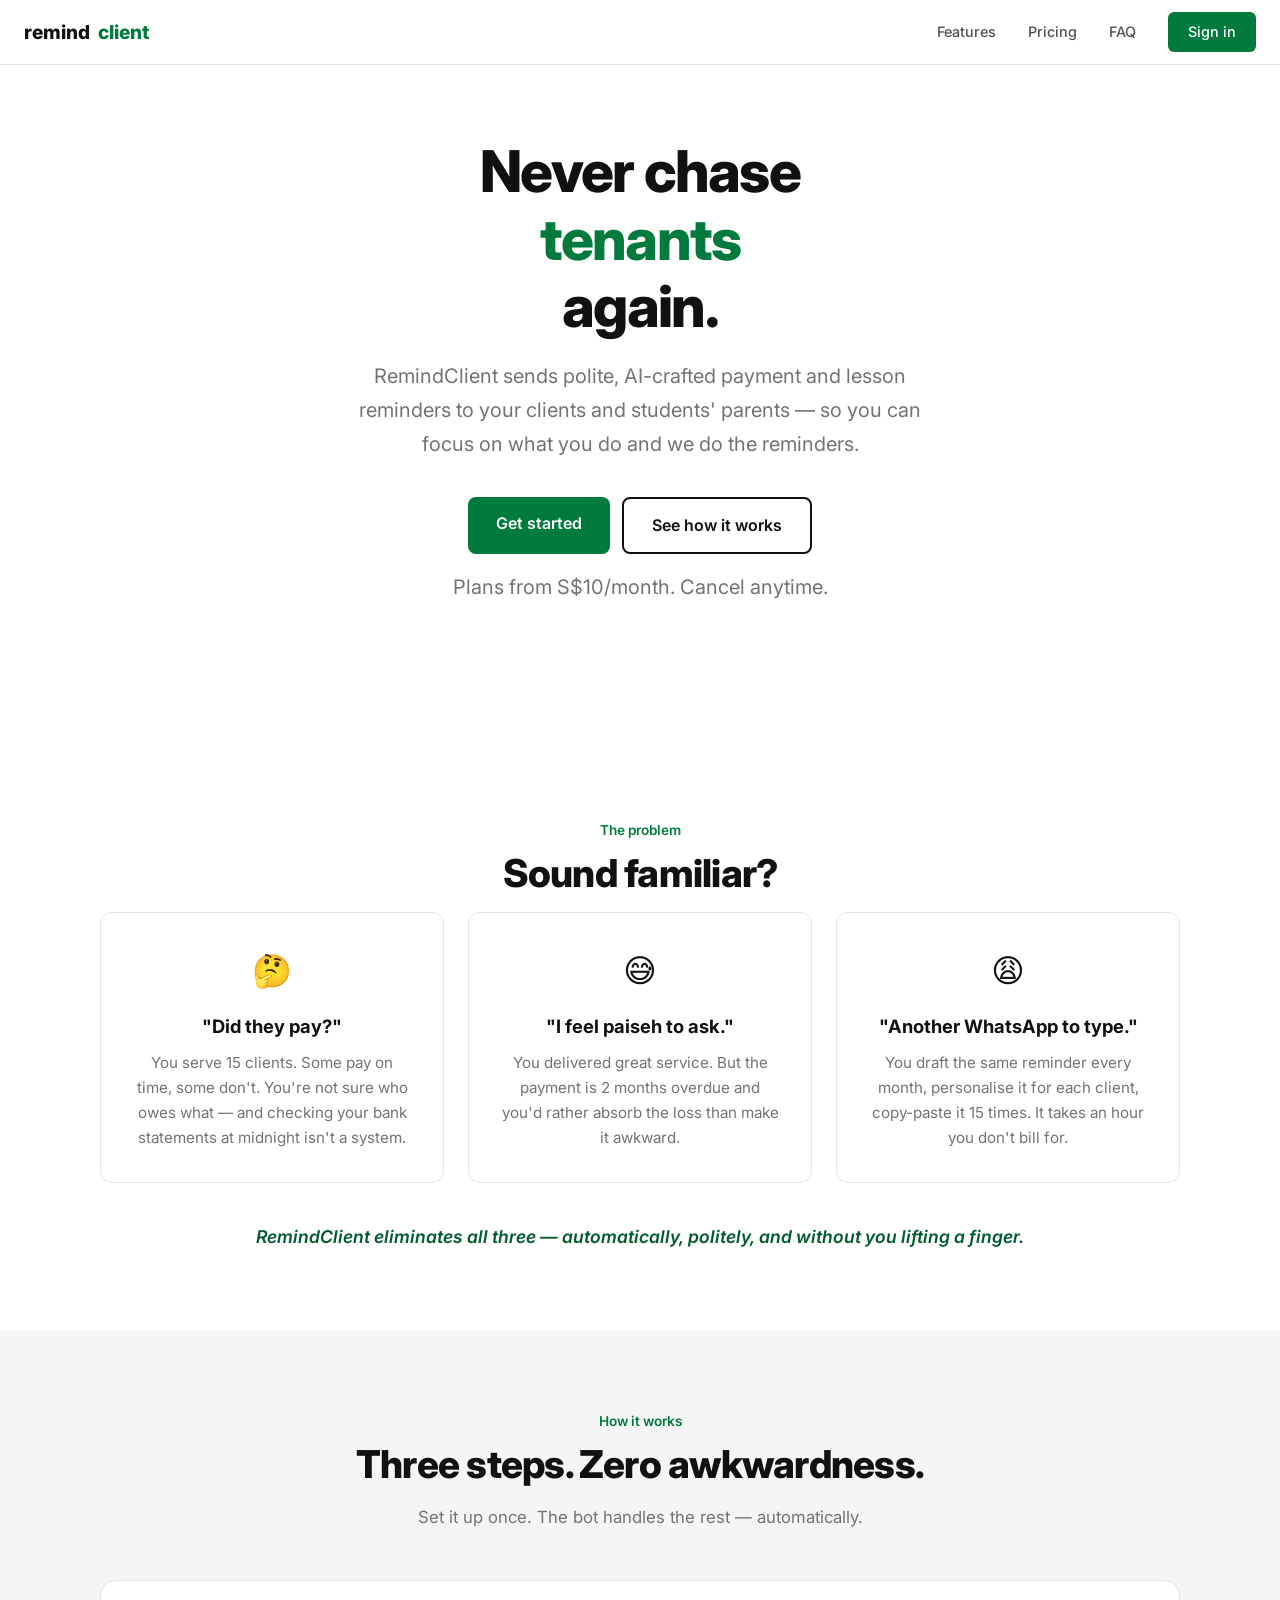
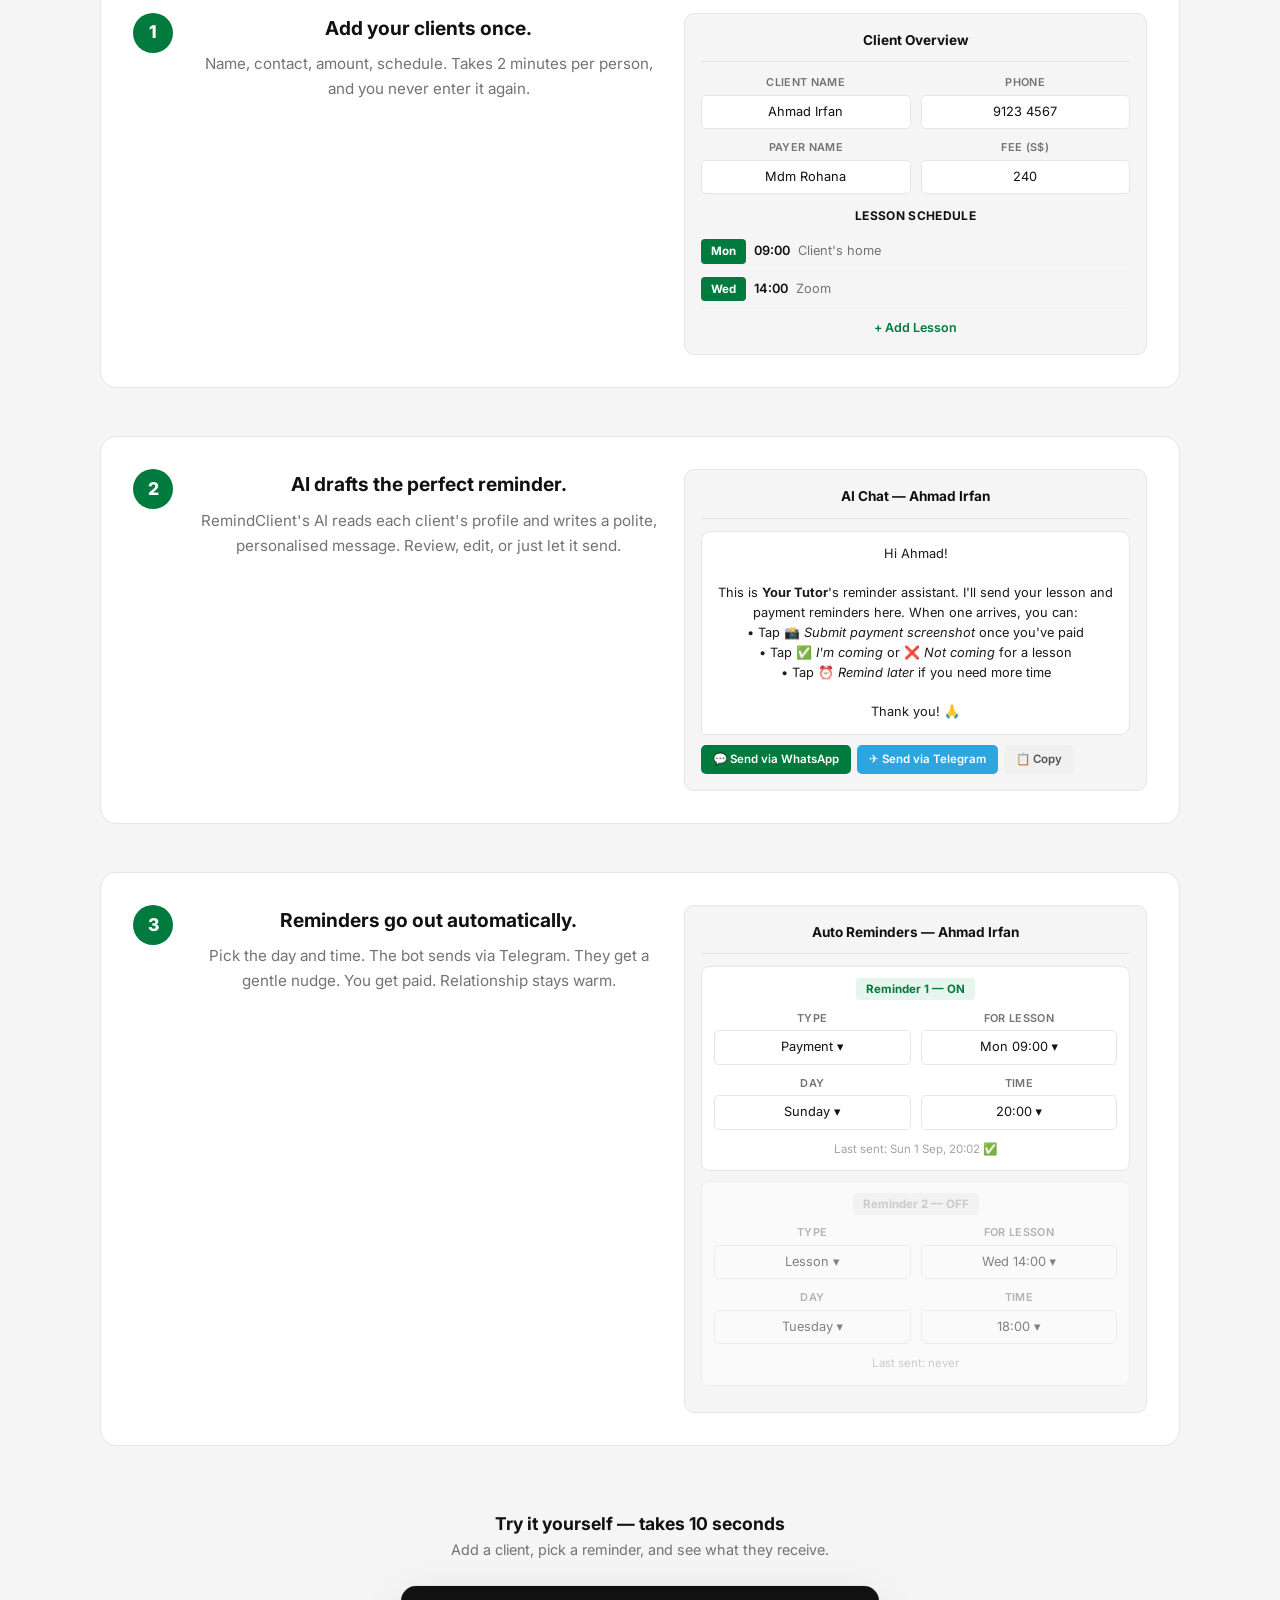
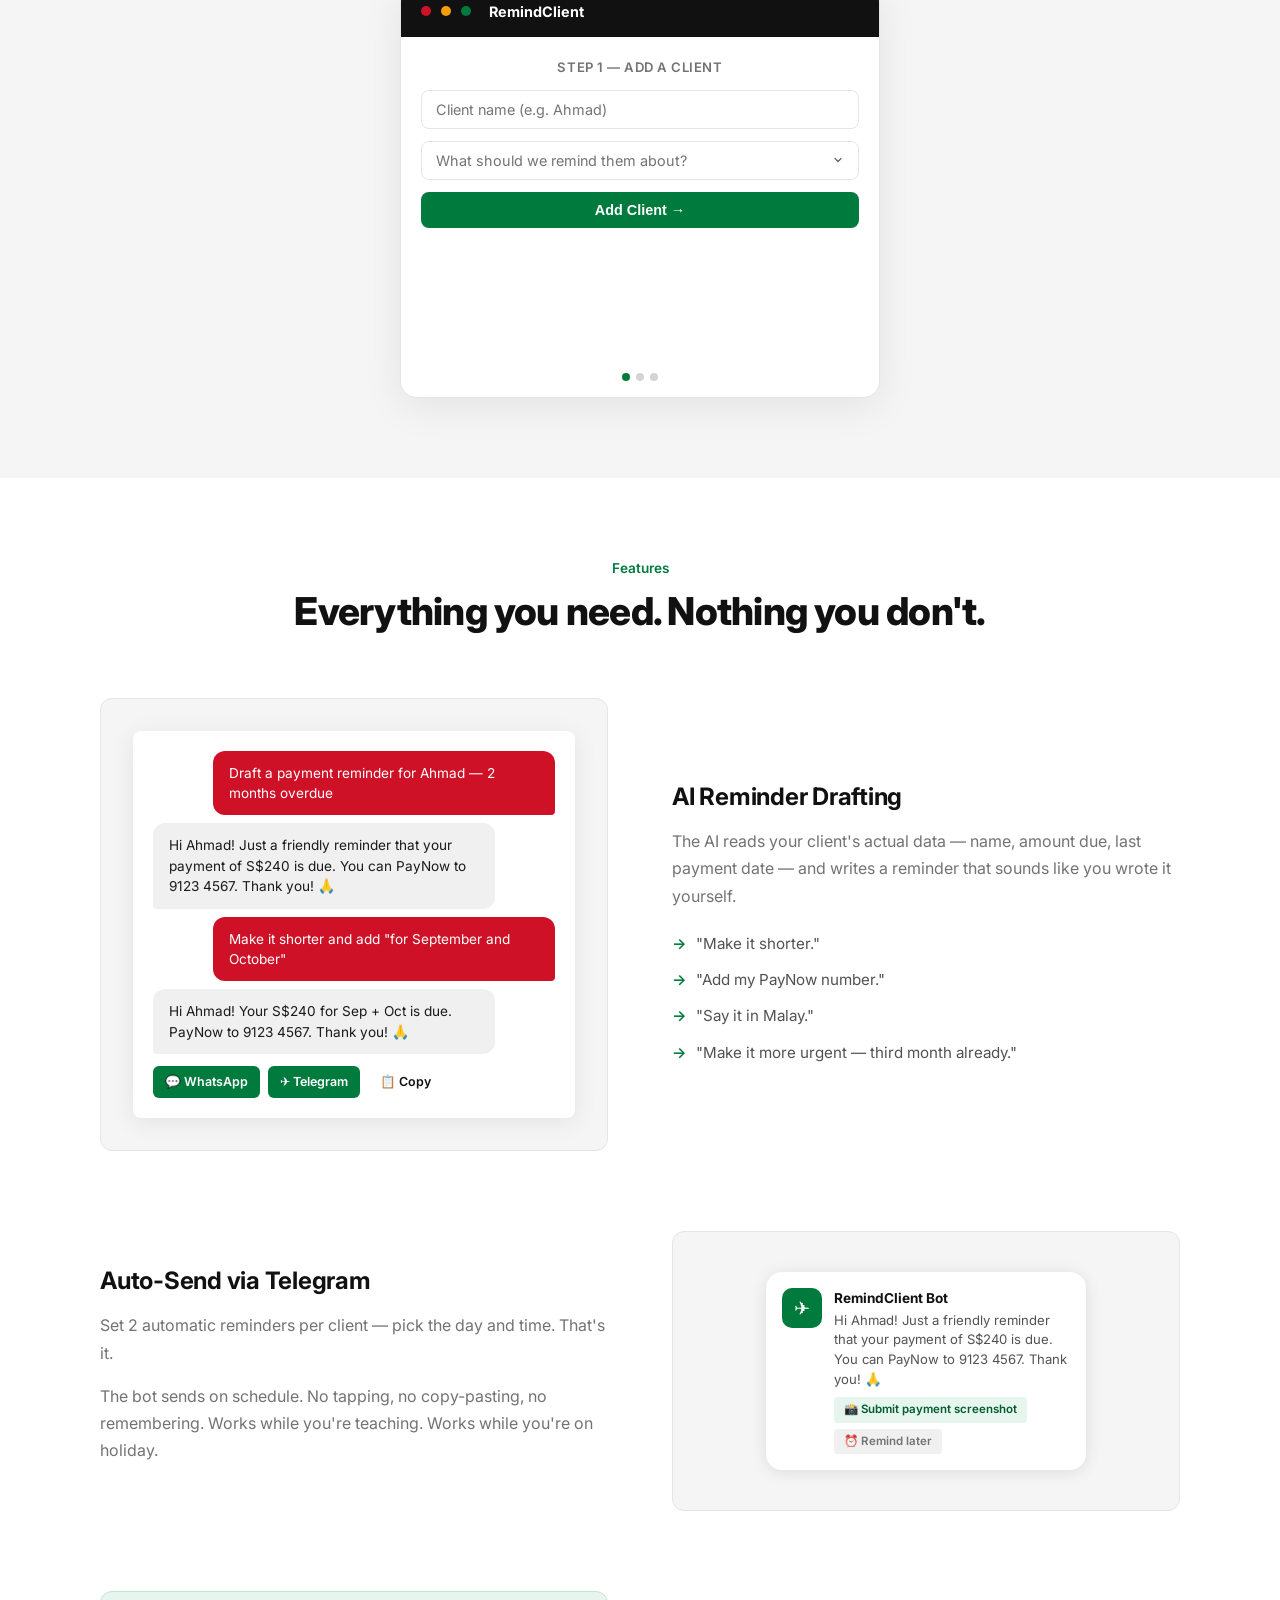
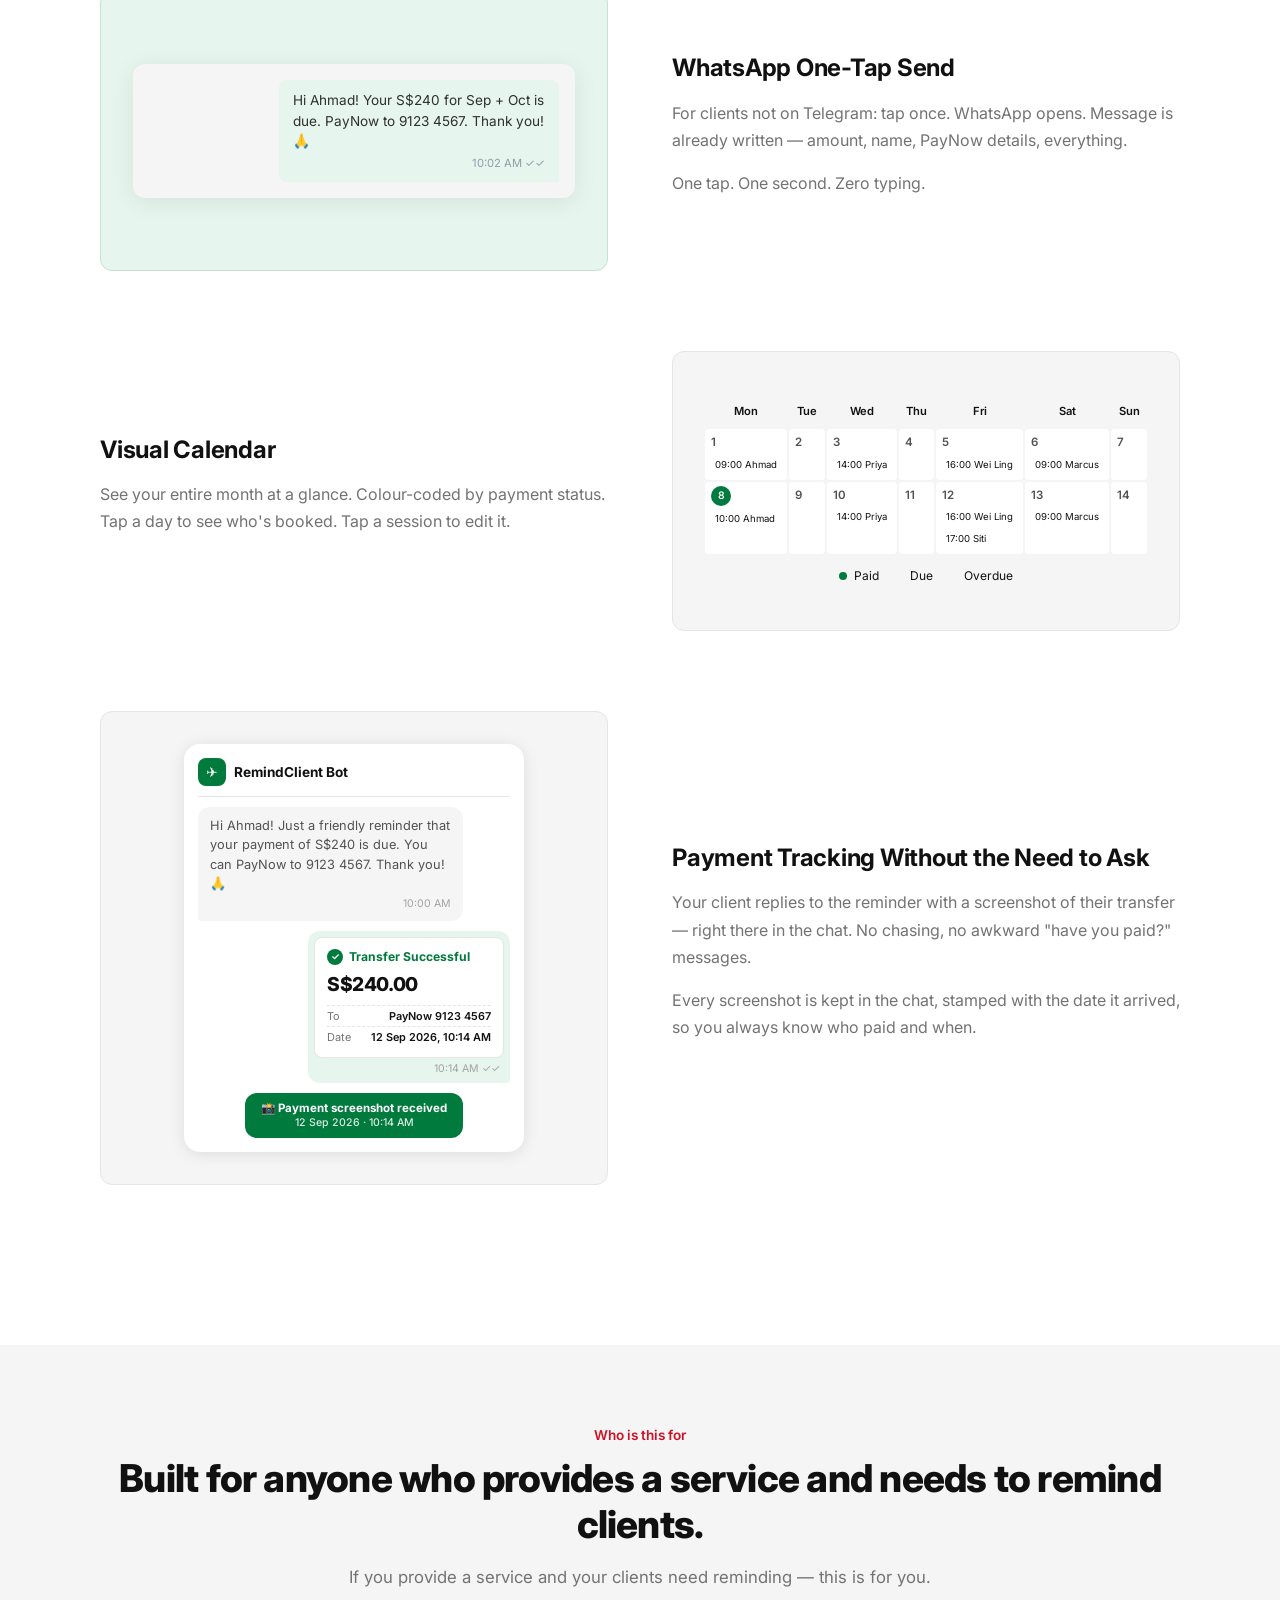
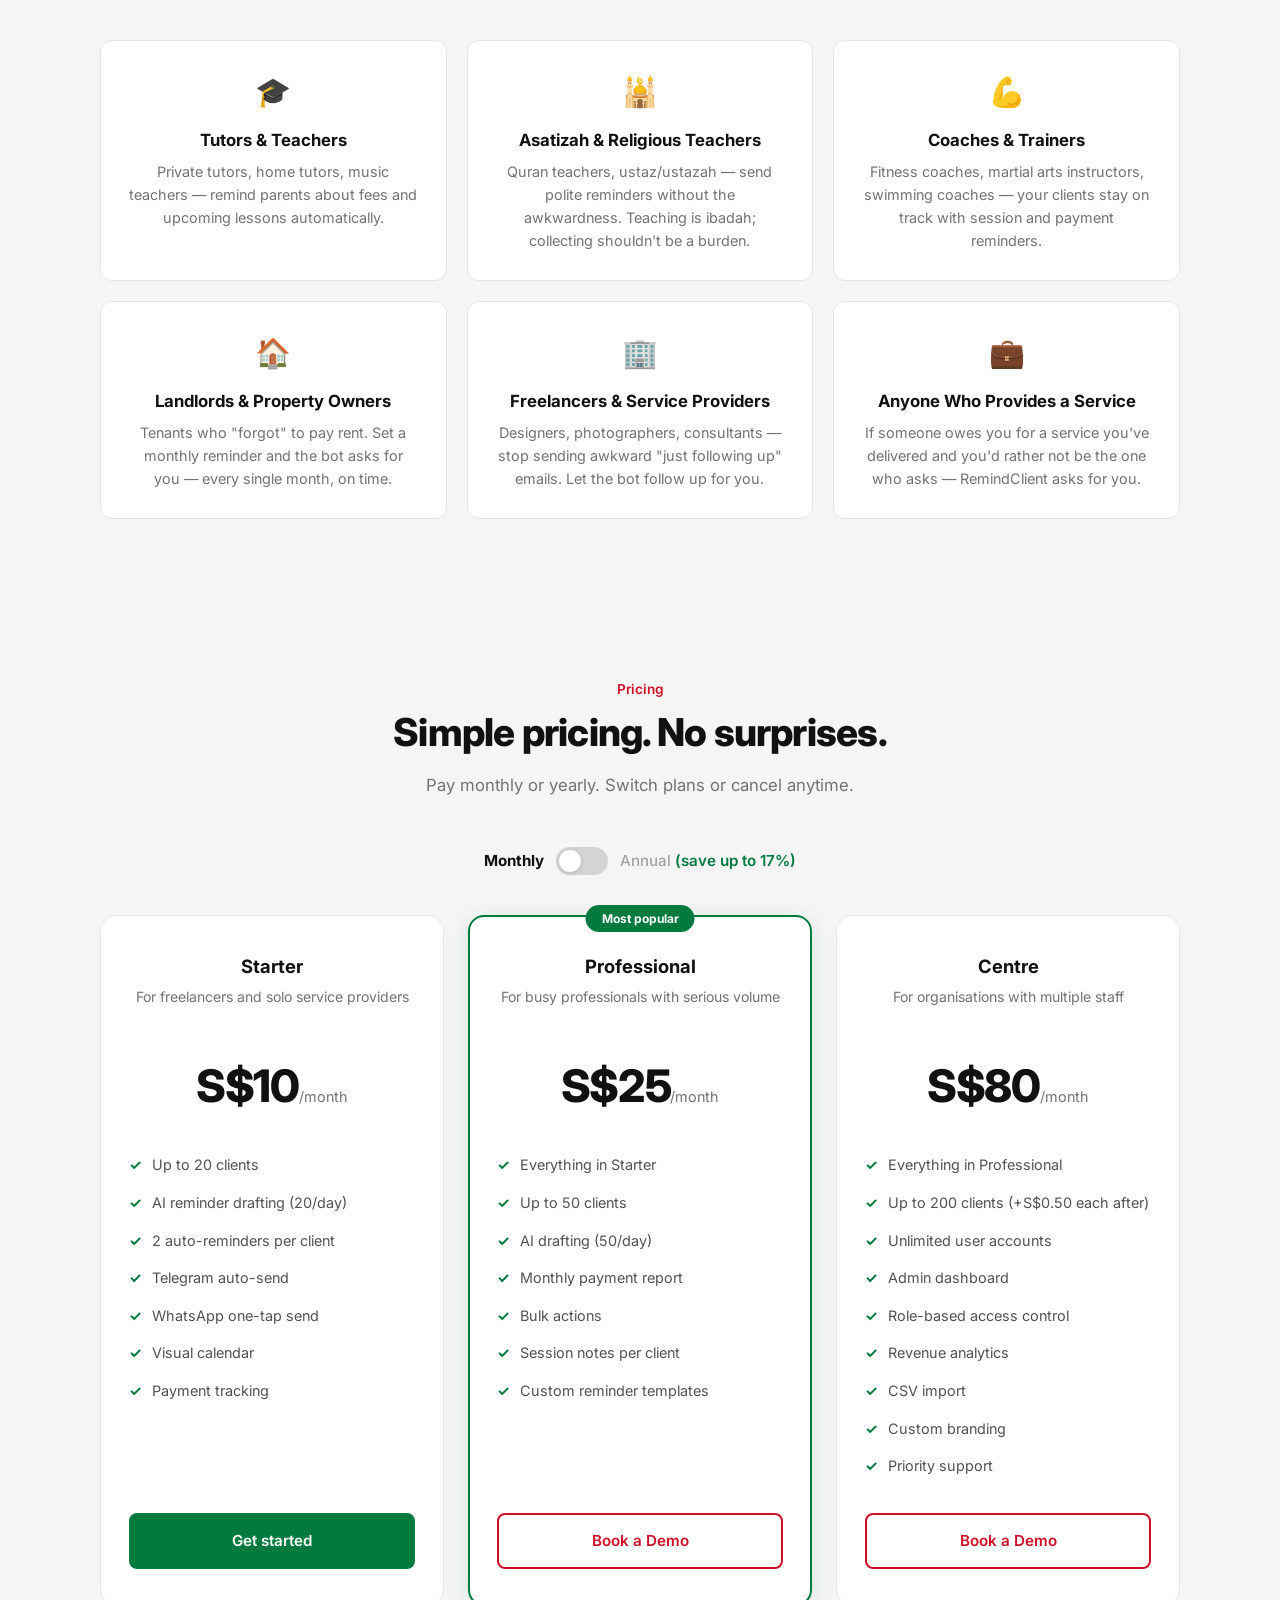
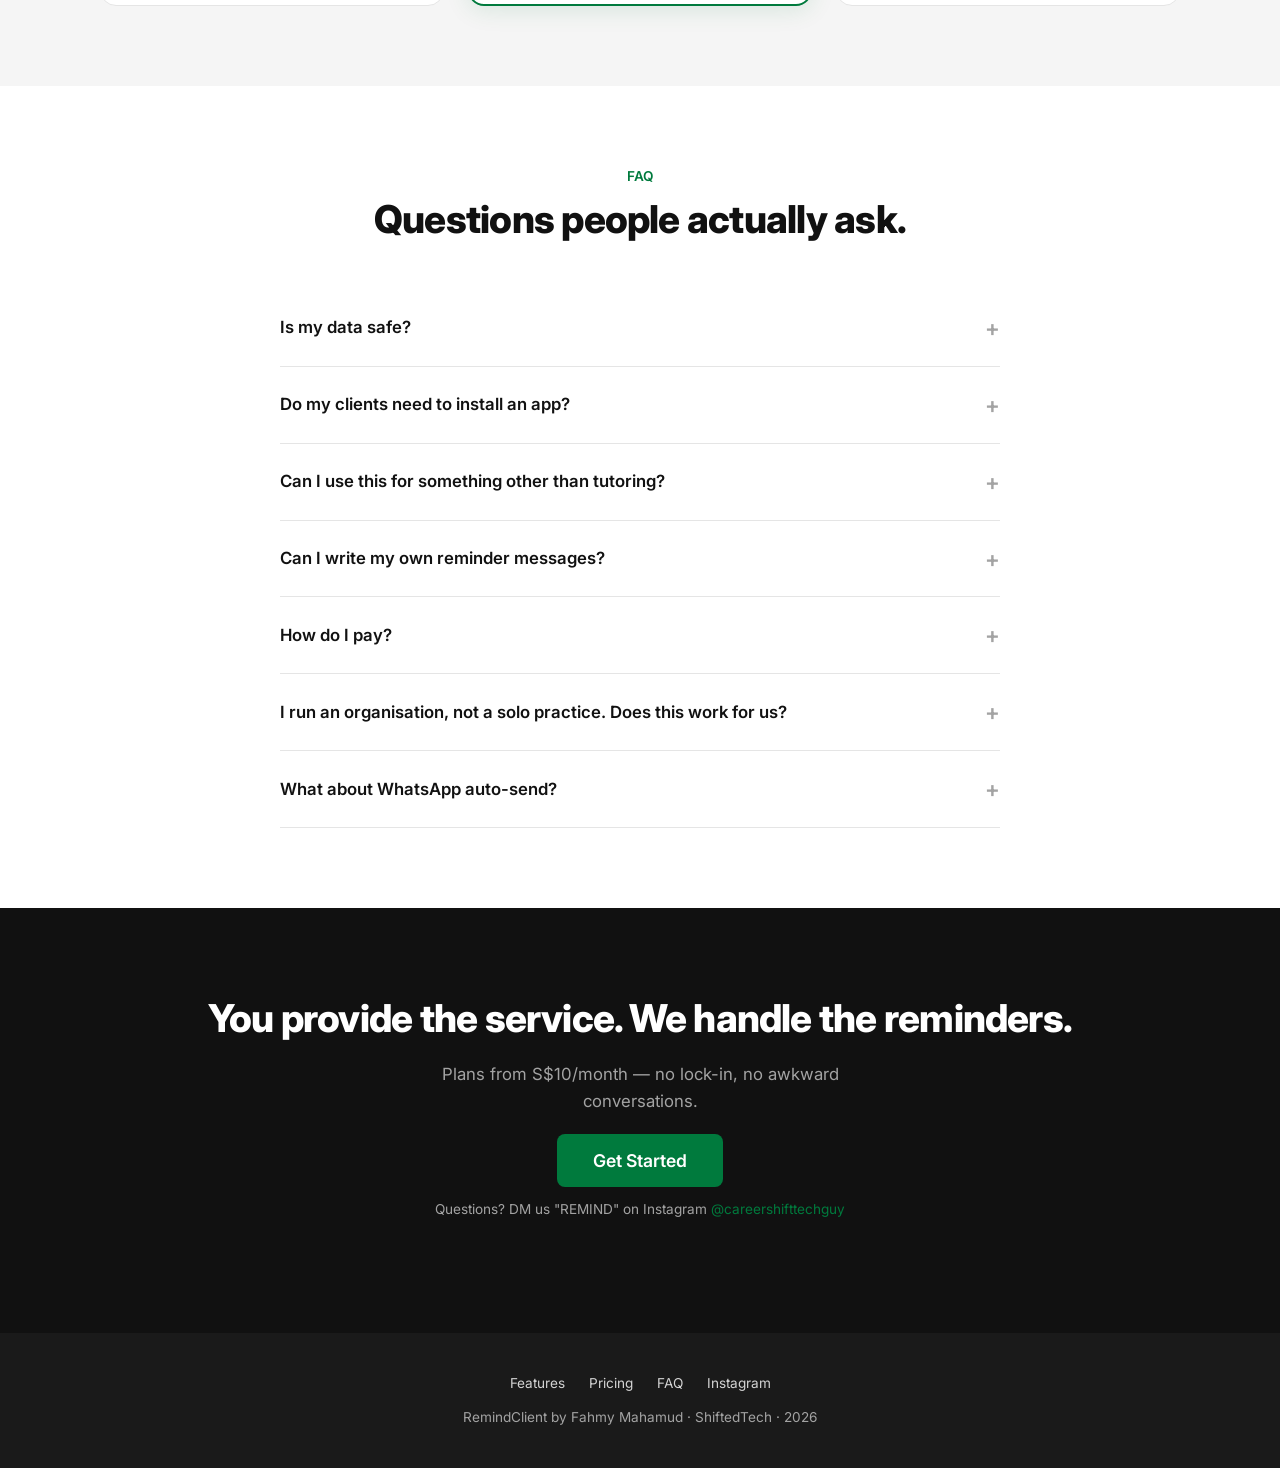
==== commit 1543ab4e: "Bring every mockup in line with the new reminder style - How it works: subtitle drops "every week, f" ====
--- a/index.html
+++ b/index.html
@@ -117,7 +117,7 @@
 .pt-row span:last-child{color:var(--black);font-weight:600;text-align:right}
 .pt-stamp{align-self:center;background:var(--green);color:white;font-size:0.72rem;font-weight:700;padding:7px 16px;border-radius:12px;text-align:center;line-height:1.4}
 .pt-stamp small{display:block;font-size:0.66rem;font-weight:500;opacity:0.85}
-.notif-buttons{display:flex;gap:6px;margin-top:8px}
+.notif-buttons{display:flex;flex-wrap:wrap;gap:6px;margin-top:8px}
 .notif-buttons span{padding:4px 10px;border-radius:4px;font-size:0.72rem;font-weight:600}
 .notif-buttons .yes{background:var(--green-light);color:var(--green-dim)}
 .notif-buttons .receipt{background:var(--grey-100);color:var(--black)}
@@ -400,7 +400,7 @@
 <div class="section-inner centered">
   <p class="section-label">How it works</p>
   <h2 class="section-title">Three steps. Zero awkwardness.</h2>
-  <p class="section-subtitle">Set it up once. The bot handles the rest, every week, forever.</p>
+  <p class="section-subtitle">Set it up once. The bot handles the rest — automatically.</p>
   <div class="steps-visual">
 
     <!-- Step 1 -->
@@ -415,7 +415,7 @@
           <div class="mock-header">Client Overview</div>
           <div class="mock-row">
             <div class="mock-field">
-              <label>Student Name</label>
+              <label>Client Name</label>
               <div class="mock-input">Ahmad Irfan</div>
             </div>
             <div class="mock-field">
@@ -429,7 +429,7 @@
               <div class="mock-input">Mdm Rohana</div>
             </div>
             <div class="mock-field">
-              <label>Fee (SGD)</label>
+              <label>Fee (S$)</label>
               <div class="mock-input">240</div>
             </div>
           </div>
@@ -437,7 +437,7 @@
           <div class="mock-lesson">
             <span class="mock-pill green-pill">Mon</span>
             <span class="mock-time">09:00</span>
-            <span class="mock-loc">Student's home</span>
+            <span class="mock-loc">Client's home</span>
           </div>
           <div class="mock-lesson">
             <span class="mock-pill green-pill">Wed</span>
@@ -460,13 +460,12 @@
         <div class="mock-chat">
           <div class="mock-header">AI Chat — Ahmad Irfan</div>
           <div class="mock-bubble bot-bubble">
-            Assalamualaikum Mdm Rohana,<br><br>
-            This is an automated reminder from <strong>Your Tutor</strong>.<br><br>
-            I will be sending lesson and payment reminders for <strong>Ahmad Irfan</strong>. You can:<br>
-            • Tap ✅ <em>I've Paid</em> to confirm payment<br>
-            • Tap 📸 <em>Send Receipt</em> to upload proof<br>
-            • Tap ⏰ <em>Later</em> if you need more time<br><br>
-            Thank you for your support! 🙏
+            Hi Ahmad!<br><br>
+            This is <strong>Your Tutor</strong>'s reminder assistant. I'll send your lesson and payment reminders here. When one arrives, you can:<br>
+            • Tap 📸 <em>Submit payment screenshot</em> once you've paid<br>
+            • Tap ✅ <em>I'm coming</em> or ❌ <em>Not coming</em> for a lesson<br>
+            • Tap ⏰ <em>Remind later</em> if you need more time<br><br>
+            Thank you! 🙏
           </div>
           <div class="mock-actions">
             <span class="mock-btn-wa">💬 Send via WhatsApp</span>
@@ -644,9 +643,9 @@
     <div class="feature-visual">
       <div class="feature-mockup">
         <div class="chat-bubble chat-user">Draft a payment reminder for Ahmad — 2 months overdue</div>
-        <div class="chat-bubble chat-bot">Hi Mdm Rohana, gentle reminder that Ahmad's tuition fee of SGD 240 is due. PayNow to 9123 4567. Thank you! 🙏</div>
+        <div class="chat-bubble chat-bot">Hi Ahmad! Just a friendly reminder that your payment of S$240 is due. You can PayNow to 9123 4567. Thank you! 🙏</div>
         <div class="chat-bubble chat-user">Make it shorter and add "for September and October"</div>
-        <div class="chat-bubble chat-bot">Hi Mdm Rohana, Ahmad's fee of SGD 240 (Sep + Oct) is due. PayNow to 9123 4567. Thank you! 🙏</div>
+        <div class="chat-bubble chat-bot">Hi Ahmad! Your S$240 for Sep + Oct is due. PayNow to 9123 4567. Thank you! 🙏</div>
         <div class="chat-actions">
           <span class="wa">💬 WhatsApp</span>
           <span class="tg">✈️ Telegram</span>
@@ -668,11 +667,10 @@
         <div class="icon">✈️</div>
         <div class="msg">
           <strong>RemindClient Bot</strong>
-          Hi Mdm Rohana, gentle reminder that Ahmad's tuition fee of SGD 240 is due. PayNow to 9123 4567. Thank you! 🙏
+          Hi Ahmad! Just a friendly reminder that your payment of S$240 is due. You can PayNow to 9123 4567. Thank you! 🙏
           <div class="notif-buttons">
-            <span class="yes">✅ I've Paid</span>
-            <span class="receipt">📸 Receipt</span>
-            <span class="later">⏰ Later</span>
+            <span class="yes">📸 Submit payment screenshot</span>
+            <span class="later">⏰ Remind later</span>
           </div>
         </div>
       </div>
@@ -689,7 +687,7 @@
     <div class="feature-visual" style="background:#E6F5ED;border-color:#C2E5D0">
       <div class="feature-mockup" style="background:#F5F5F5;padding:16px;border-radius:12px">
         <div style="background:#E6F5ED;padding:10px 14px;border-radius:8px;border-bottom-right-radius:2px;font-size:0.85rem;color:#303030;max-width:280px;margin-left:auto;line-height:1.5">
-          Hi Mdm Rohana, Ahmad's fee of SGD 240 (Sep + Oct) is due. PayNow to 9123 4567. Thank you! 🙏
+          Hi Ahmad! Your S$240 for Sep + Oct is due. PayNow to 9123 4567. Thank you! 🙏
           <div style="text-align:right;font-size:0.7rem;color:#8D9FA5;margin-top:4px">10:02 AM ✓✓</div>
         </div>
       </div>
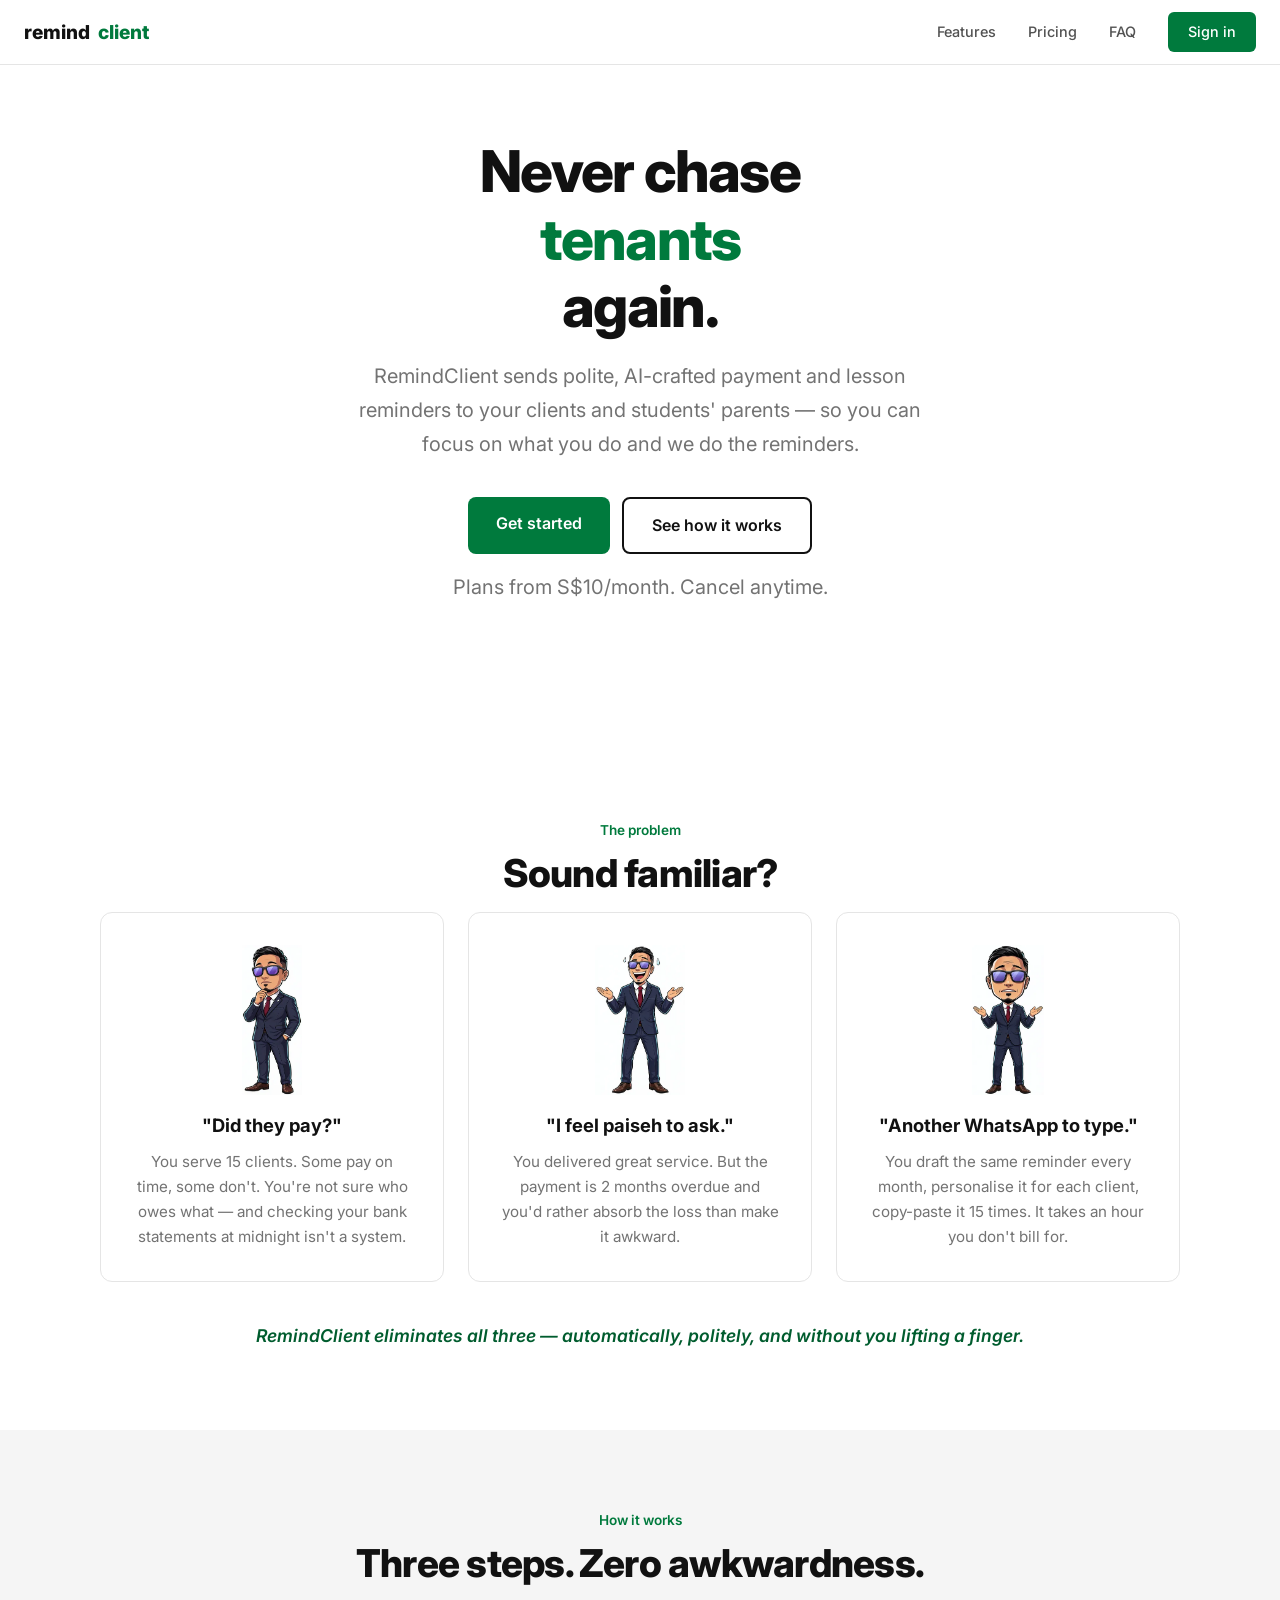
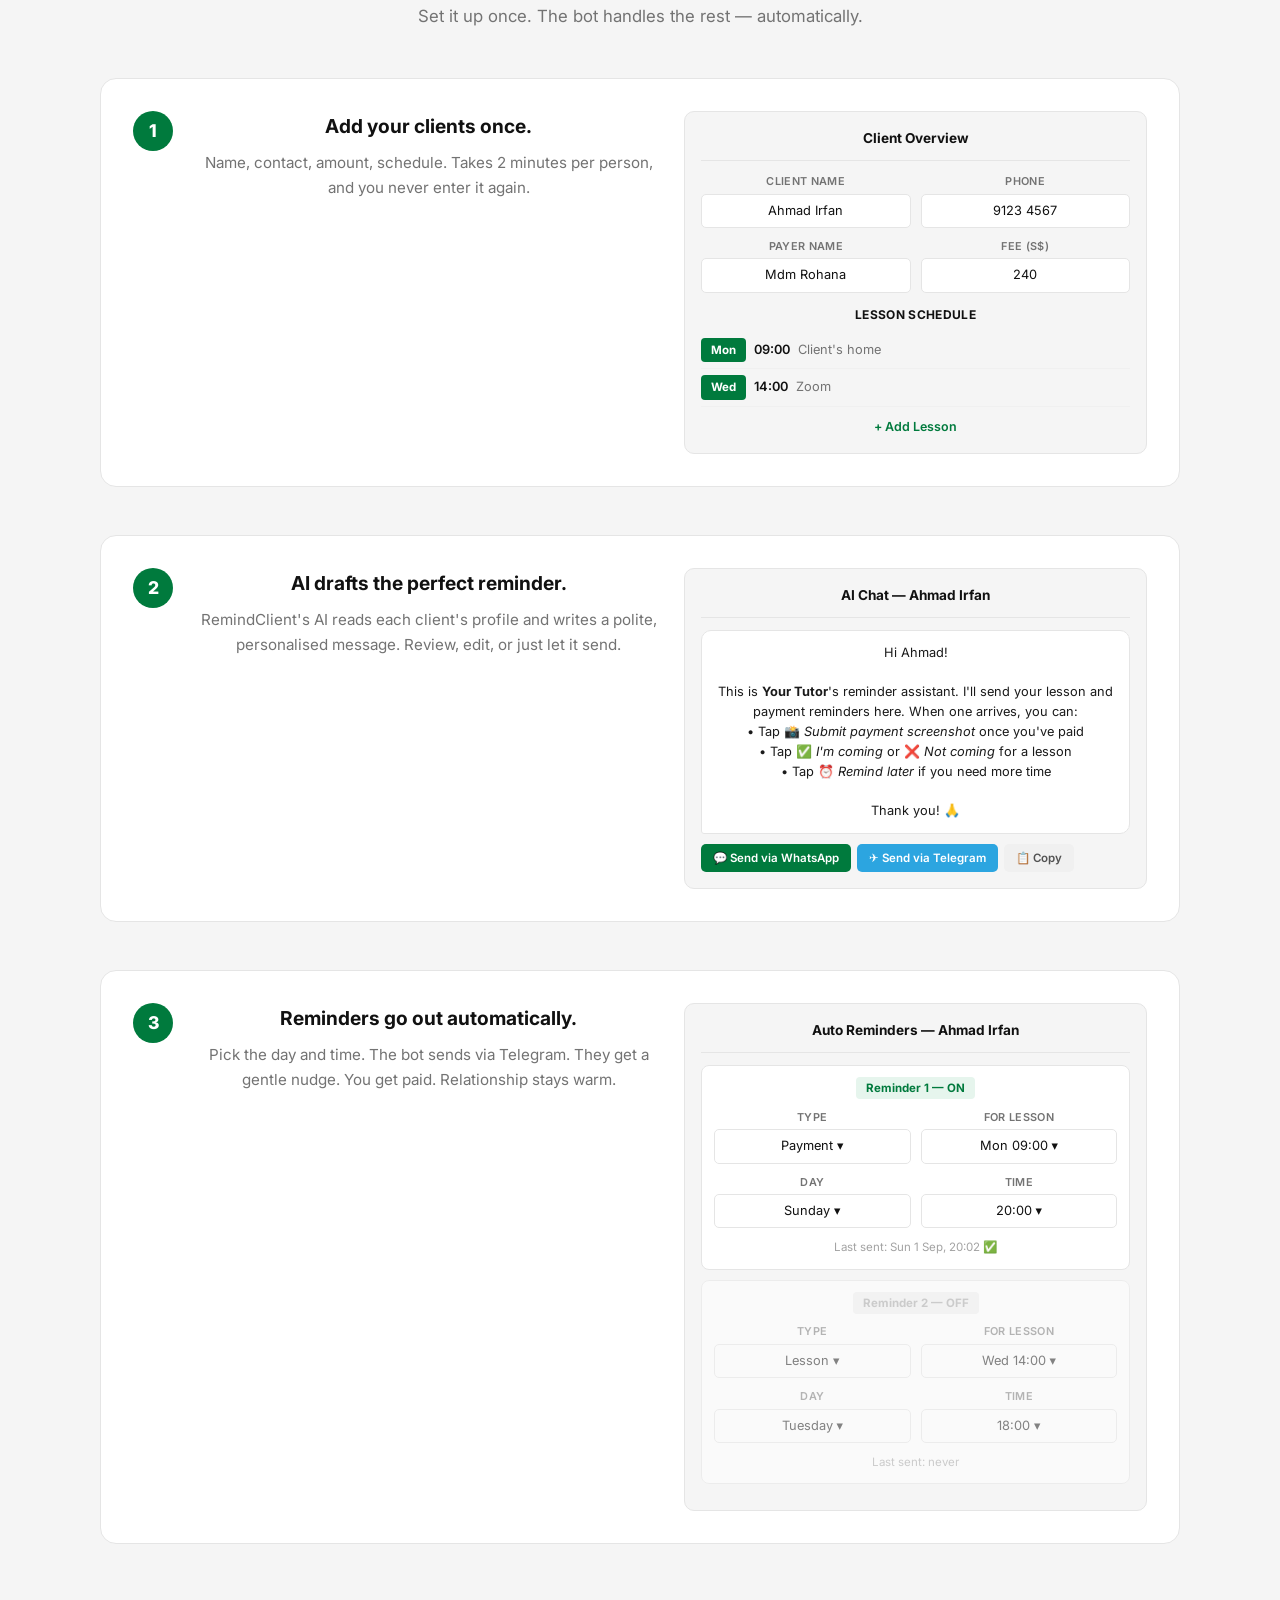
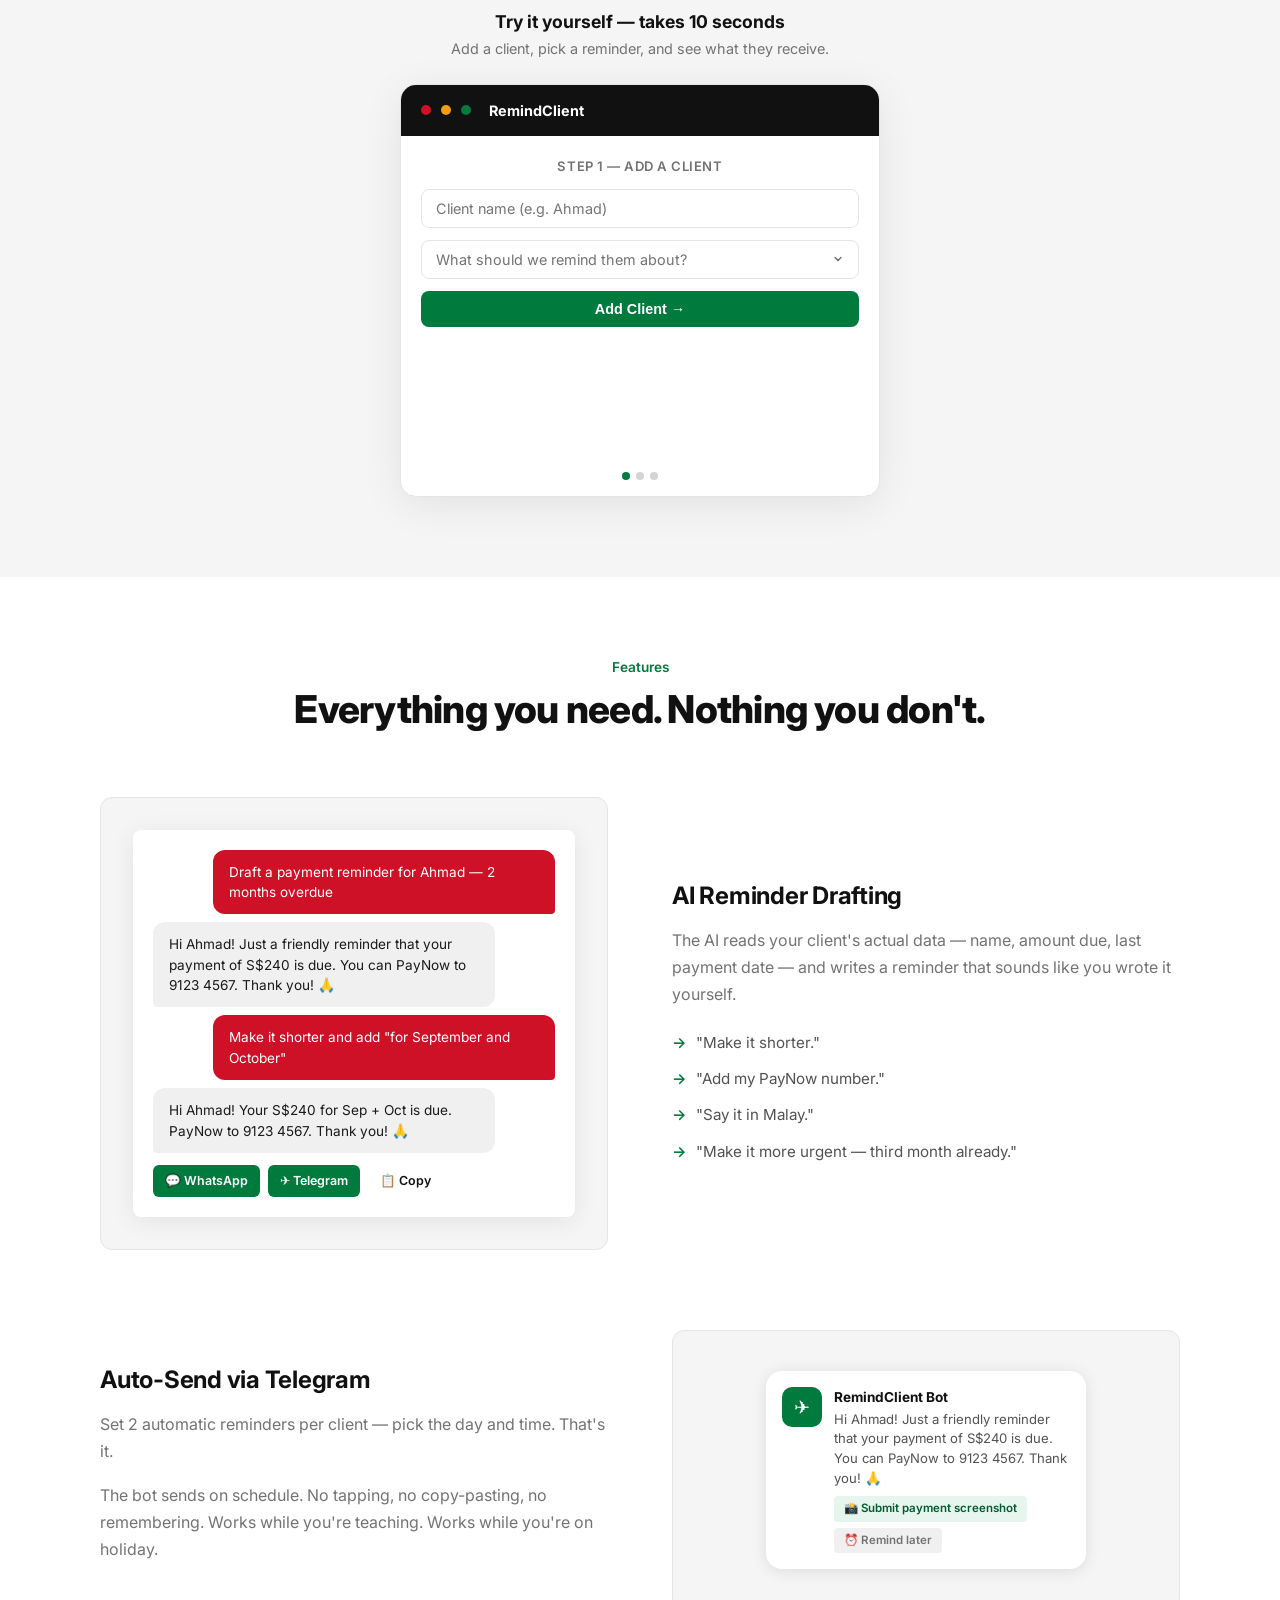
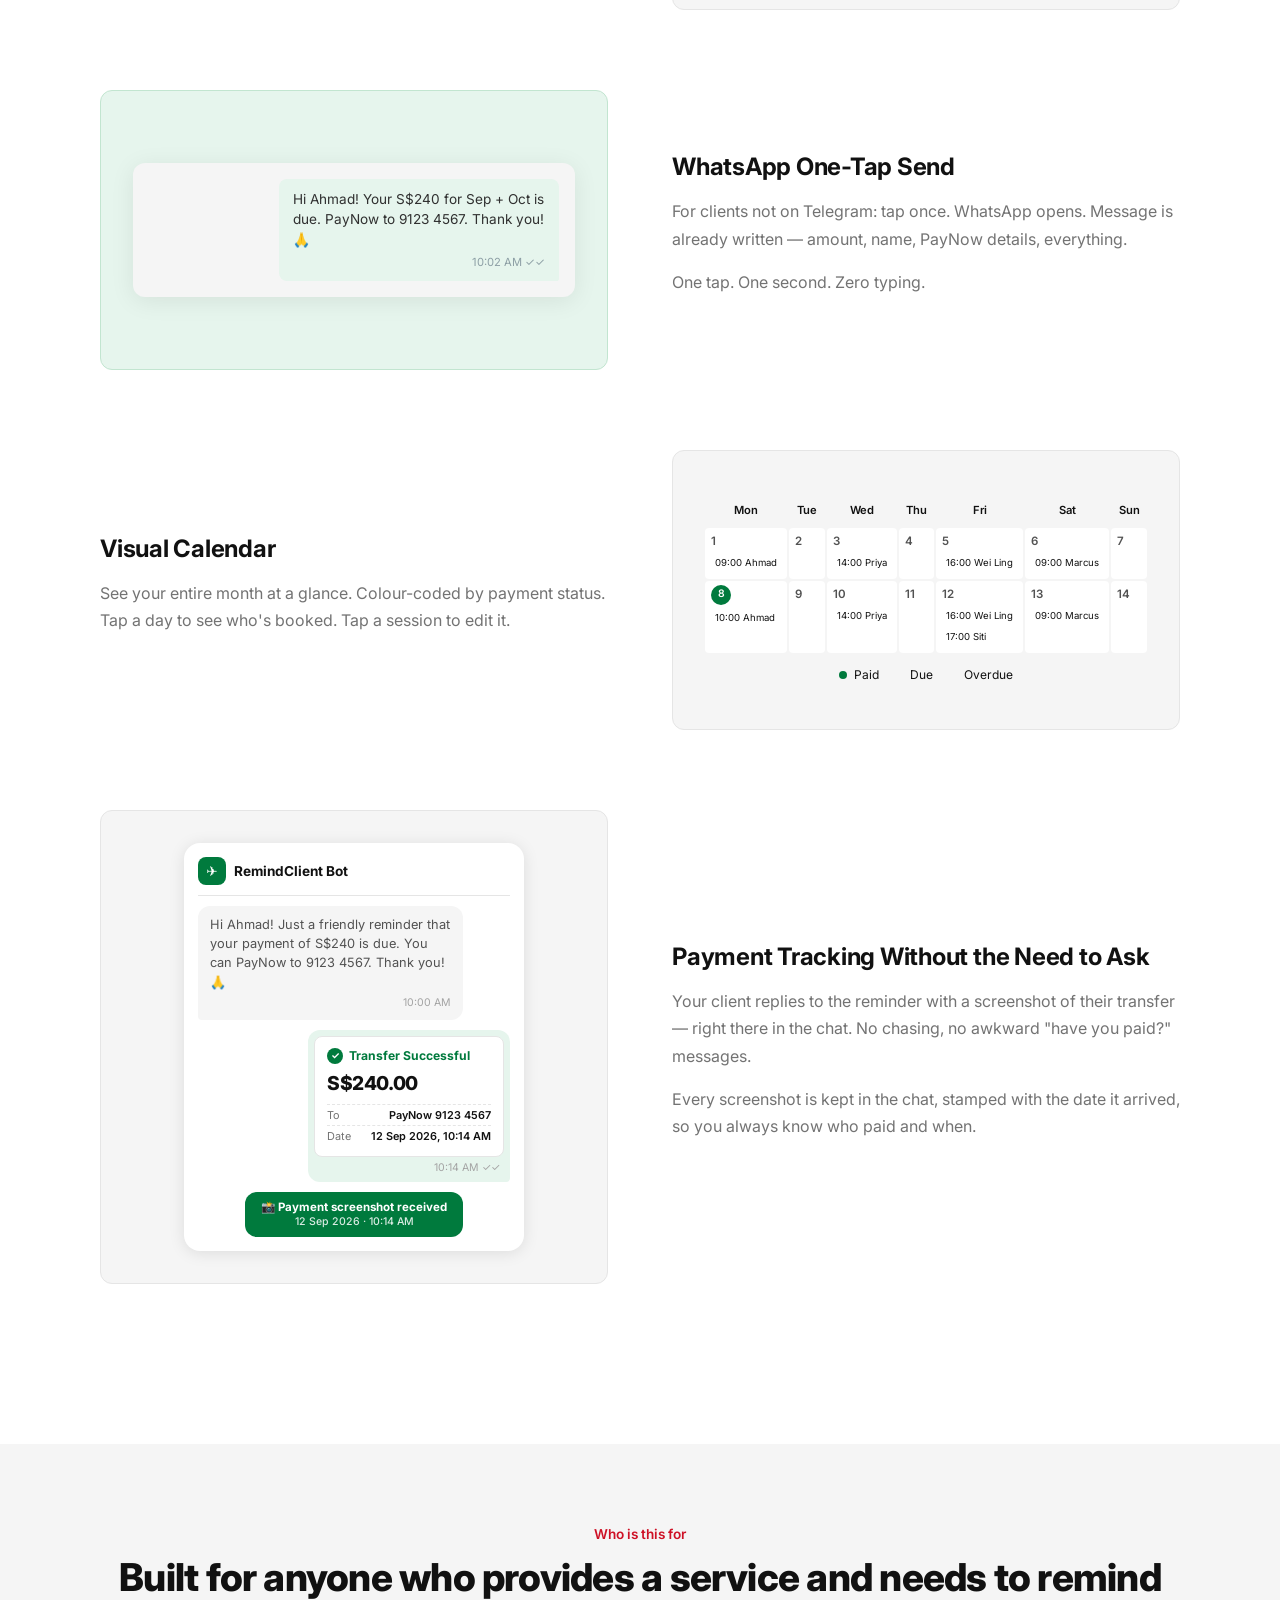
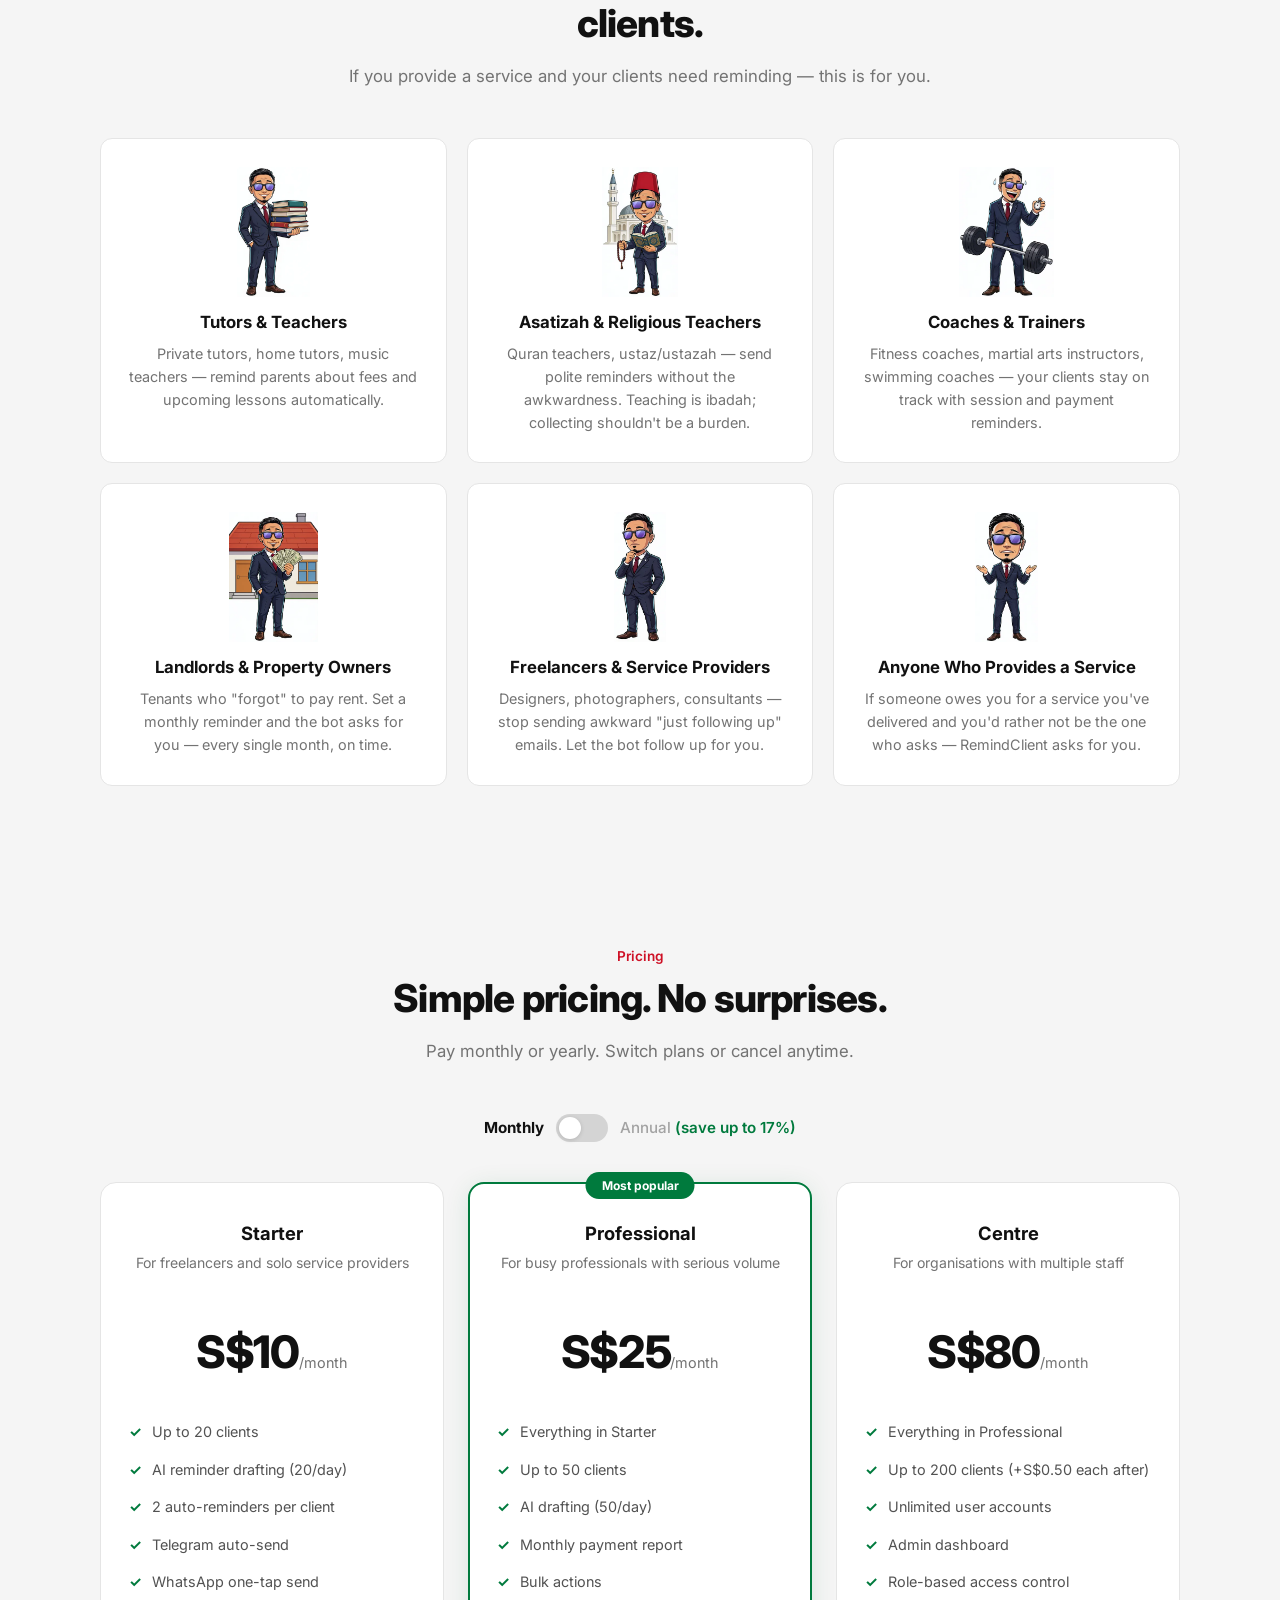
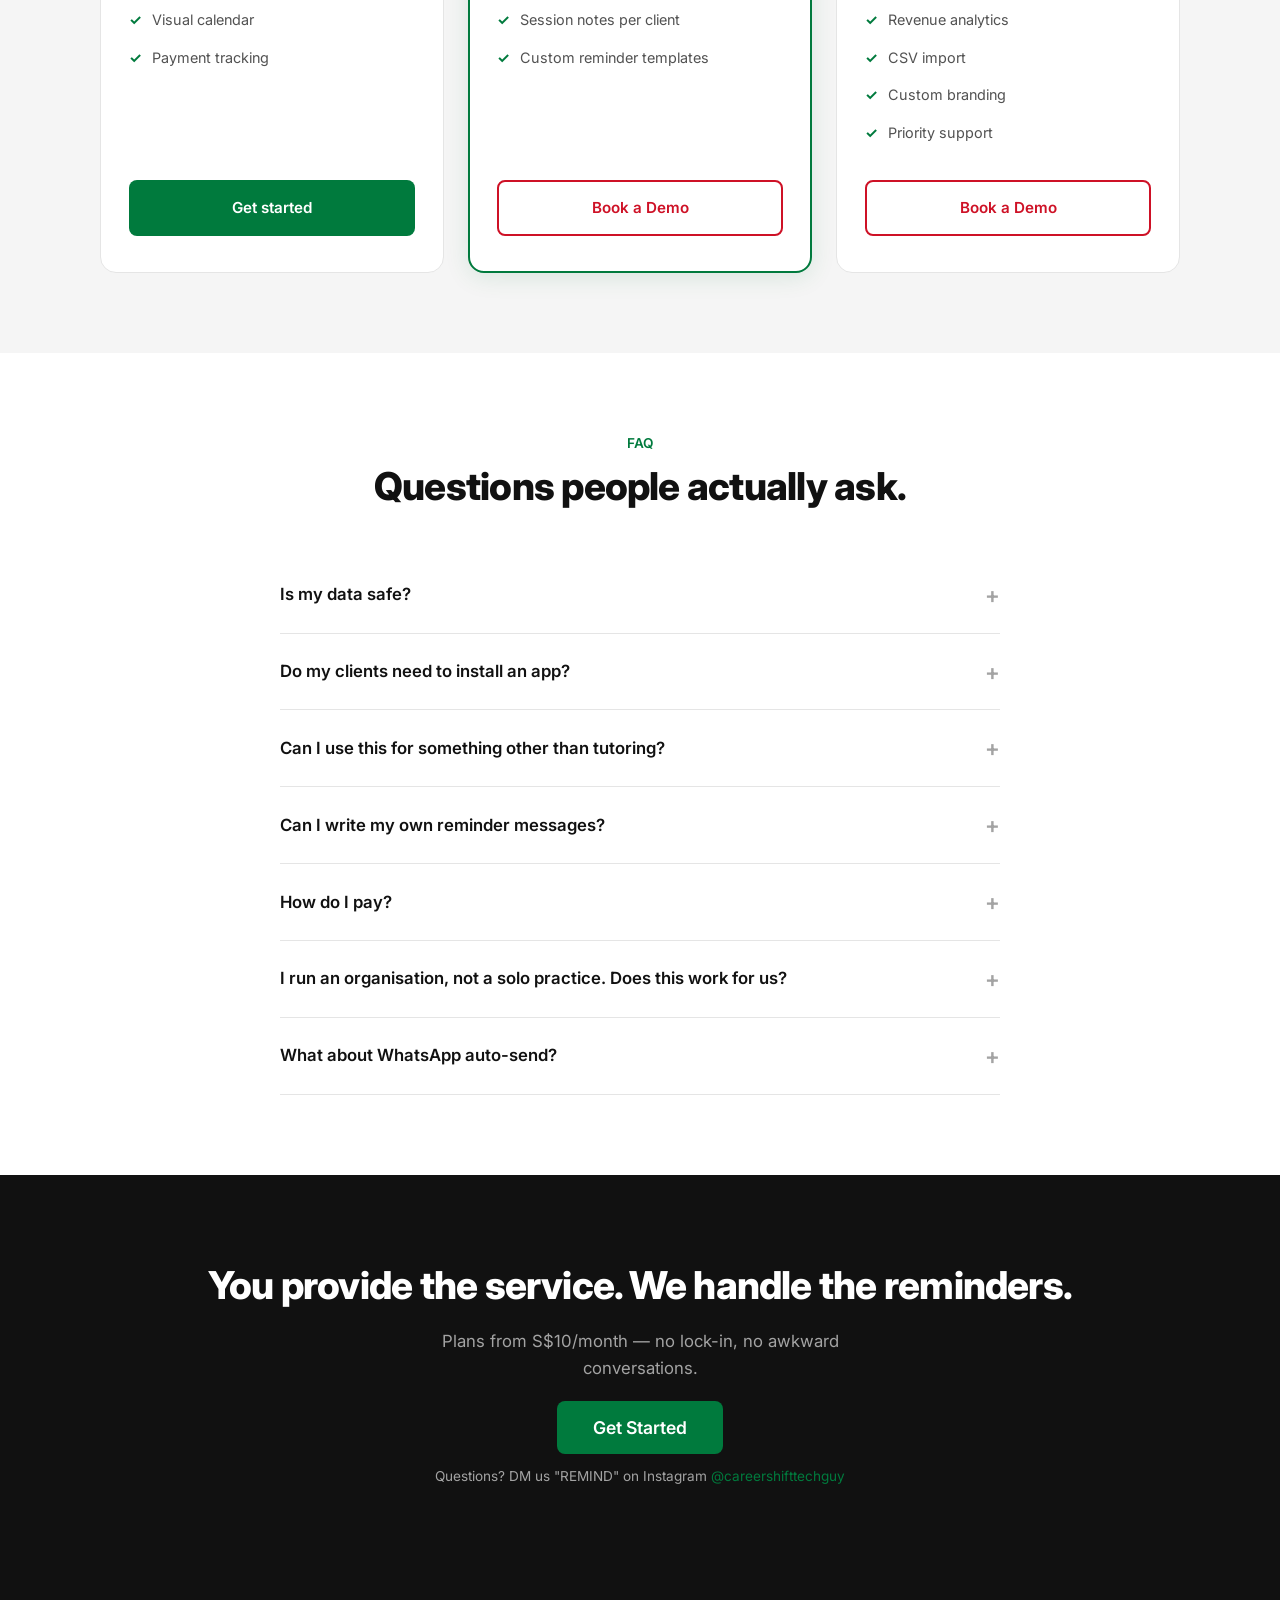
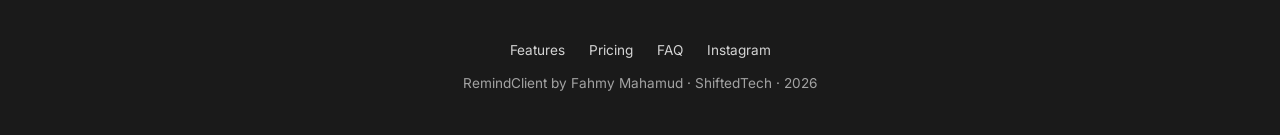
==== commit 661b6ae7: "Replace emoji in problem and audience cards with mascot illustrations Adds seven cropped, resized We" ====
--- a/index.html
+++ b/index.html
@@ -66,7 +66,7 @@
 /* PROBLEM */
 .problem-grid{display:grid;grid-template-columns:repeat(3,1fr);gap:24px}
 .problem-card{padding:32px;border-radius:12px;border:1px solid var(--grey-200);background:white}
-.problem-card .emoji{font-size:2rem;margin-bottom:16px}
+.problem-card .emoji{display:block;height:150px;width:auto;margin:0 auto 16px}
 .problem-card h3{font-size:1.15rem;font-weight:700;margin-bottom:8px;color:var(--black)}
 .problem-card p{color:var(--grey-500);font-size:0.95rem;line-height:1.65}
 .problem-bottom{text-align:center;margin-top:40px;font-size:1.1rem;color:var(--green-dim);font-weight:600;font-style:italic}
@@ -139,7 +139,7 @@
 .audience-grid{display:grid;grid-template-columns:repeat(3,1fr);gap:20px}
 .audience-card{padding:28px;border-radius:12px;border:1px solid var(--grey-200);background:white;transition:border-color 0.2s,box-shadow 0.2s}
 .audience-card:hover{border-color:var(--green);box-shadow:0 4px 16px rgba(0,122,61,0.1)}
-.audience-card .icon{font-size:1.8rem;margin-bottom:12px}
+.audience-card .icon{display:block;height:130px;width:auto;margin:0 auto 12px}
 .audience-card h3{font-size:1.05rem;font-weight:700;margin-bottom:6px}
 .audience-card p{color:var(--grey-500);font-size:0.9rem;line-height:1.6}
 
@@ -376,17 +376,17 @@
   <h2 class="section-title">Sound familiar?</h2>
   <div class="problem-grid">
     <div class="problem-card reveal">
-      <div class="emoji">🤔</div>
+      <img class="emoji" src="images/think.webp" alt="Mascot thinking, hand on chin" width="195" height="480" loading="lazy">
       <h3>"Did they pay?"</h3>
       <p>You serve 15 clients. Some pay on time, some don't. You're not sure who owes what — and checking your bank statements at midnight isn't a system.</p>
     </div>
     <div class="problem-card reveal reveal-delay-1">
-      <div class="emoji">😅</div>
+      <img class="emoji" src="images/paiseh.webp" alt="Mascot laughing nervously" width="285" height="480" loading="lazy">
       <h3>"I feel paiseh to ask."</h3>
       <p>You delivered great service. But the payment is 2 months overdue and you'd rather absorb the loss than make it awkward.</p>
     </div>
     <div class="problem-card reveal reveal-delay-2">
-      <div class="emoji">😩</div>
+      <img class="emoji" src="images/shrug.webp" alt="Mascot shrugging, fed up" width="233" height="480" loading="lazy">
       <h3>"Another WhatsApp to type."</h3>
       <p>You draft the same reminder every month, personalise it for each client, copy-paste it 15 times. It takes an hour you don't bill for.</p>
     </div>
@@ -768,32 +768,32 @@
   <p class="section-subtitle">If you provide a service and your clients need reminding — this is for you.</p>
   <div class="audience-grid">
     <div class="audience-card reveal">
-      <div class="icon">🎓</div>
+      <img class="icon" src="images/tutor.webp" alt="Mascot carrying a stack of books" width="268" height="480" loading="lazy">
       <h3>Tutors & Teachers</h3>
       <p>Private tutors, home tutors, music teachers — remind parents about fees and upcoming lessons automatically.</p>
     </div>
     <div class="audience-card reveal reveal-delay-1">
-      <div class="icon">🕌</div>
+      <img class="icon" src="images/asatizah.webp" alt="Mascot with Quran and prayer beads in front of a mosque" width="284" height="480" loading="lazy">
       <h3>Asatizah & Religious Teachers</h3>
       <p>Quran teachers, ustaz/ustazah — send polite reminders without the awkwardness. Teaching is ibadah; collecting shouldn't be a burden.</p>
     </div>
     <div class="audience-card reveal reveal-delay-2">
-      <div class="icon">💪</div>
+      <img class="icon" src="images/coach.webp" alt="Mascot with a barbell and stopwatch" width="352" height="480" loading="lazy">
       <h3>Coaches & Trainers</h3>
       <p>Fitness coaches, martial arts instructors, swimming coaches — your clients stay on track with session and payment reminders.</p>
     </div>
     <div class="audience-card reveal reveal-delay-0">
-      <div class="icon">🏠</div>
+      <img class="icon" src="images/landlord.webp" alt="Mascot holding cash in front of a house" width="331" height="480" loading="lazy">
       <h3>Landlords & Property Owners</h3>
       <p>Tenants who "forgot" to pay rent. Set a monthly reminder and the bot asks for you — every single month, on time.</p>
     </div>
     <div class="audience-card reveal reveal-delay-1">
-      <div class="icon">🏢</div>
+      <img class="icon" src="images/think.webp" alt="Mascot in a suit, thinking" width="195" height="480" loading="lazy">
       <h3>Freelancers & Service Providers</h3>
       <p>Designers, photographers, consultants — stop sending awkward "just following up" emails. Let the bot follow up for you.</p>
     </div>
     <div class="audience-card reveal reveal-delay-2">
-      <div class="icon">💼</div>
+      <img class="icon" src="images/shrug.webp" alt="Mascot with open hands" width="233" height="480" loading="lazy">
       <h3>Anyone Who Provides a Service</h3>
       <p>If someone owes you for a service you've delivered and you'd rather not be the one who asks — RemindClient asks for you.</p>
     </div>
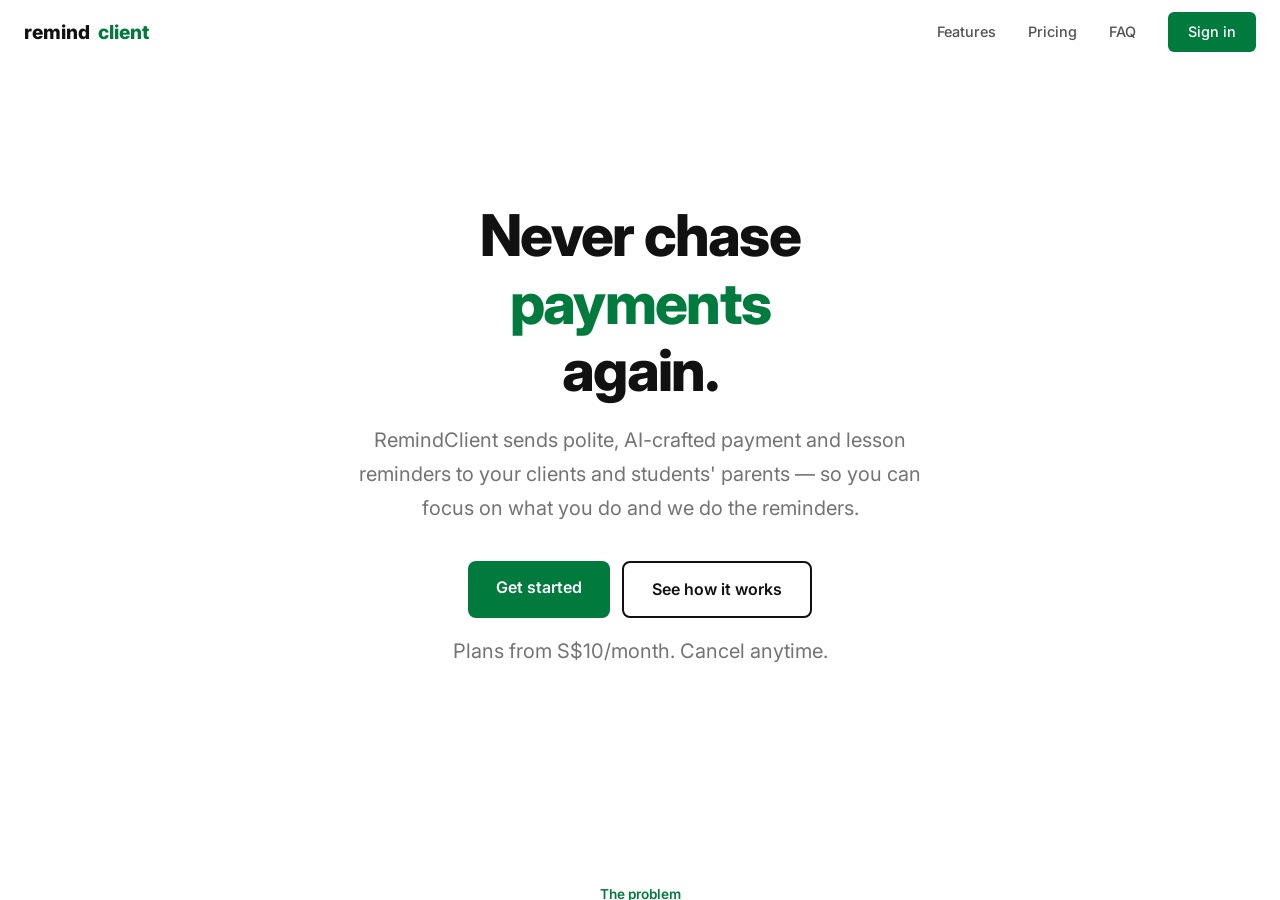
==== commit 4c29f866: "Optimize mobile Lighthouse performance and accessibility to 90+ - Remove 214KB inline base64 favicon" ====
--- a/index.html
+++ b/index.html
@@ -4,16 +4,20 @@
 <meta charset="UTF-8">
 <meta name="viewport" content="width=device-width, initial-scale=1.0">
 <title>RemindClient — AI-Powered Reminders for Service Providers</title>
+<link rel="canonical" href="https://remindclient.app/">
 <meta name="description" content="AI-powered payment and appointment reminder app for tutors, coaches, freelancers, and landlords. Telegram & WhatsApp. Plans from S$10/month.">
 <meta property="og:title" content="RemindClient by ShiftedTech">
 <meta property="og:description" content="Never chase a payment again. AI-crafted reminders for service providers.">
 <meta property="og:type" content="website">
 <meta name="theme-color" content="#111111">
-<link rel="icon" type="image/png" href="[data-uri]">
-<link rel="apple-touch-icon" href="[data-uri]">
+<link rel="icon" type="image/svg+xml" href="icons/icon.svg">
+<link rel="icon" type="image/png" sizes="32x32" href="icons/favicon-32.png">
+<link rel="apple-touch-icon" sizes="180x180" href="icons/apple-touch-icon.png">
 <link rel="preconnect" href="https://fonts.googleapis.com">
 <link rel="preconnect" href="https://fonts.gstatic.com" crossorigin>
-<link href="https://fonts.googleapis.com/css2?family=Inter:wght@400;500;600;700;800&display=swap" rel="stylesheet">
+<link rel="preload" href="https://fonts.googleapis.com/css2?family=Inter:wght@400;500;600;700;800&display=swap" as="style">
+<link href="https://fonts.googleapis.com/css2?family=Inter:wght@400;500;600;700;800&display=swap" rel="stylesheet" media="print" onload="this.media='all'">
+<noscript><link href="https://fonts.googleapis.com/css2?family=Inter:wght@400;500;600;700;800&display=swap" rel="stylesheet"></noscript>
 <style>
 *,*::before,*::after{box-sizing:border-box;margin:0;padding:0}
 :root{
@@ -26,7 +30,7 @@
   --amber:#F59E0B;--amber-light:#FFFBEB;
 }
 html{scroll-behavior:smooth}
-body{font-family:'Inter',system-ui,sans-serif;color:var(--black);background:white;line-height:1.6;-webkit-font-smoothing:antialiased}
+body{font-family:'Inter',-apple-system,BlinkMacSystemFont,"Segoe UI",Roboto,system-ui,sans-serif;color:var(--black);background:white;line-height:1.6;-webkit-font-smoothing:antialiased}
 a{color:var(--blue-500);text-decoration:none}
 
 /* NAV */
@@ -60,7 +64,7 @@
 .section-inner{max-width:1080px;margin:0 auto}
 .section-label{font-size:0.85rem;font-weight:600;color:var(--green);margin-bottom:8px}
 .section-title{font-size:clamp(1.8rem,3.5vw,2.4rem);font-weight:800;letter-spacing:-0.02em;line-height:1.2;margin-bottom:16px}
-.section-subtitle{font-size:1.05rem;color:var(--grey-500);max-width:600px;line-height:1.7;margin-bottom:48px}
+.section-subtitle{font-size:1.05rem;color:var(--grey-600);max-width:600px;line-height:1.7;margin-bottom:48px}
 .centered{text-align:center}.centered .section-subtitle{margin-left:auto;margin-right:auto}
 
 /* PROBLEM */
@@ -252,7 +256,7 @@
 
 /* PRICING TOGGLE */
 .pricing-toggle{display:flex;align-items:center;justify-content:center;gap:12px;margin-bottom:40px}
-.pricing-toggle span{font-size:0.95rem;font-weight:500;color:var(--grey-400);transition:color 0.3s}
+.pricing-toggle span{font-size:0.95rem;font-weight:500;color:var(--grey-600);transition:color 0.3s}
 .pricing-toggle span.active{color:var(--black);font-weight:700}
 .toggle-switch{width:52px;height:28px;background:var(--grey-300);border-radius:14px;cursor:pointer;position:relative;transition:background 0.3s}
 .toggle-switch.on{background:var(--green)}
@@ -341,7 +345,7 @@
 
 <!-- NAV -->
 <div id="scroll-progress" style="position:fixed;top:0;left:0;height:3px;background:var(--green);width:0%;z-index:9999;transition:width 0.1s linear"></div>
-<div class="nav-wrap">
+<header class="nav-wrap">
 <div class="nav-inner">
   <a href="#" class="nav-logo">remind<span>client</span></a>
   <nav class="nav-links">
@@ -362,7 +366,7 @@
   <h1>Never chase<span class="rotating-word-wrap"><span id="rotating-word" class="rotating-word">payments</span></span>again.</h1>
   <p>RemindClient sends polite, AI-crafted payment and lesson reminders to your clients and students' parents — so you can focus on what you do and we do the reminders.</p>
   <div class="hero-buttons">
-    <a href="https://personal-gemini-journal-359006588697.asia-southeast1.run.app/" class="btn-primary">Get started</a>
+    <a href="https://personal-gemini-journal-359006588697.asia-southeast1.run.app/apply" class="btn-primary">Get started</a>
     <a href="#how" class="btn-secondary">See how it works</a>
   </div>
   <p class="hero-note">Plans from S$10/month. Cancel anytime.</p>
@@ -561,13 +565,13 @@
         <!-- Step 1: Add a client -->
         <div class="demo-step active" id="demo-1">
           <p class="demo-label">Step 1 — Add a client</p>
-          <input class="demo-input" id="demo-name" type="text" placeholder="Client name (e.g. Ahmad)" maxlength="40">
-          <select class="demo-input demo-select" id="demo-type" onchange="demoTypeChanged()" required>
+          <input class="demo-input" id="demo-name" type="text" placeholder="Client name (e.g. Ahmad)" maxlength="40" aria-label="Client name">
+          <select class="demo-input demo-select" id="demo-type" aria-label="What should we remind them about?" onchange="demoTypeChanged()" required>
             <option value="" selected disabled>What should we remind them about?</option>
             <option value="payment">💰 Payment reminder</option>
             <option value="lesson">📅 Lesson reminder</option>
           </select>
-          <input class="demo-input" id="demo-amount" type="text" inputmode="decimal" placeholder="Amount in S$ (e.g. 240)" value="240" hidden>
+          <input class="demo-input" id="demo-amount" type="text" inputmode="decimal" placeholder="Amount in S$ (e.g. 240)" value="240" aria-label="Payment amount in Singapore Dollars" hidden>
           <div id="demo-days-wrap" hidden>
             <p class="demo-hint">Which day is the lesson?</p>
             <div class="demo-days" id="demo-days">
@@ -812,7 +816,7 @@
     <div class="toggle-switch" id="pricing-switch" onclick="togglePricing()">
       <div class="toggle-knob"></div>
     </div>
-    <span id="toggle-annual">Annual <span style="color:var(--green);font-weight:600">(save up to 17%)</span></span>
+    <span id="toggle-annual">Annual <span style="color:var(--green-dark);font-weight:600">(save up to 17%)</span></span>
   </div>
   <div class="pricing-grid">
 
@@ -832,7 +836,7 @@
         <li>Visual calendar</li>
         <li>Payment tracking</li>
       </ul>
-      <a href="https://personal-gemini-journal-359006588697.asia-southeast1.run.app/" class="pricing-btn primary" style="display:block;text-decoration:none">Get started</a>
+      <a href="https://personal-gemini-journal-359006588697.asia-southeast1.run.app/apply" class="pricing-btn primary" style="display:block;text-decoration:none">Get started</a>
     </div>
 
     <div class="pricing-card featured reveal reveal-delay-1 tilt-card">
@@ -920,12 +924,14 @@
 </div>
 </section>
 
+</main>
+
 <!-- FOOTER CTA -->
 <div class="footer-cta">
   <h2>You provide the service. We handle the reminders.</h2>
   <p>Plans from S$10/month — no lock-in, no awkward conversations.</p>
-  <a href="https://personal-gemini-journal-359006588697.asia-southeast1.run.app/" class="btn-primary">Get Started</a>
-  <p class="dm-note">Questions? DM us "REMIND" on Instagram <a href="https://instagram.com/careershifttechguy" style="color:var(--green)">@careershifttechguy</a></p>
+  <a href="https://personal-gemini-journal-359006588697.asia-southeast1.run.app/apply" class="btn-primary">Get Started</a>
+  <p class="dm-note">Questions? DM us "REMIND" on Instagram <a href="https://instagram.com/careershifttechguy" style="color:#4ade80;text-decoration:underline;font-weight:600">@careershifttechguy</a></p>
 </div>
 
 <!-- FOOTER -->
@@ -973,7 +979,9 @@
     });
   }, 400);
 }
-setInterval(rotateWord, 2500);
+setTimeout(() => {
+  setInterval(rotateWord, 3200);
+}, 4000);
 
 // ===== SCROLL REVEAL =====
 const reveals = document.querySelectorAll('.reveal');
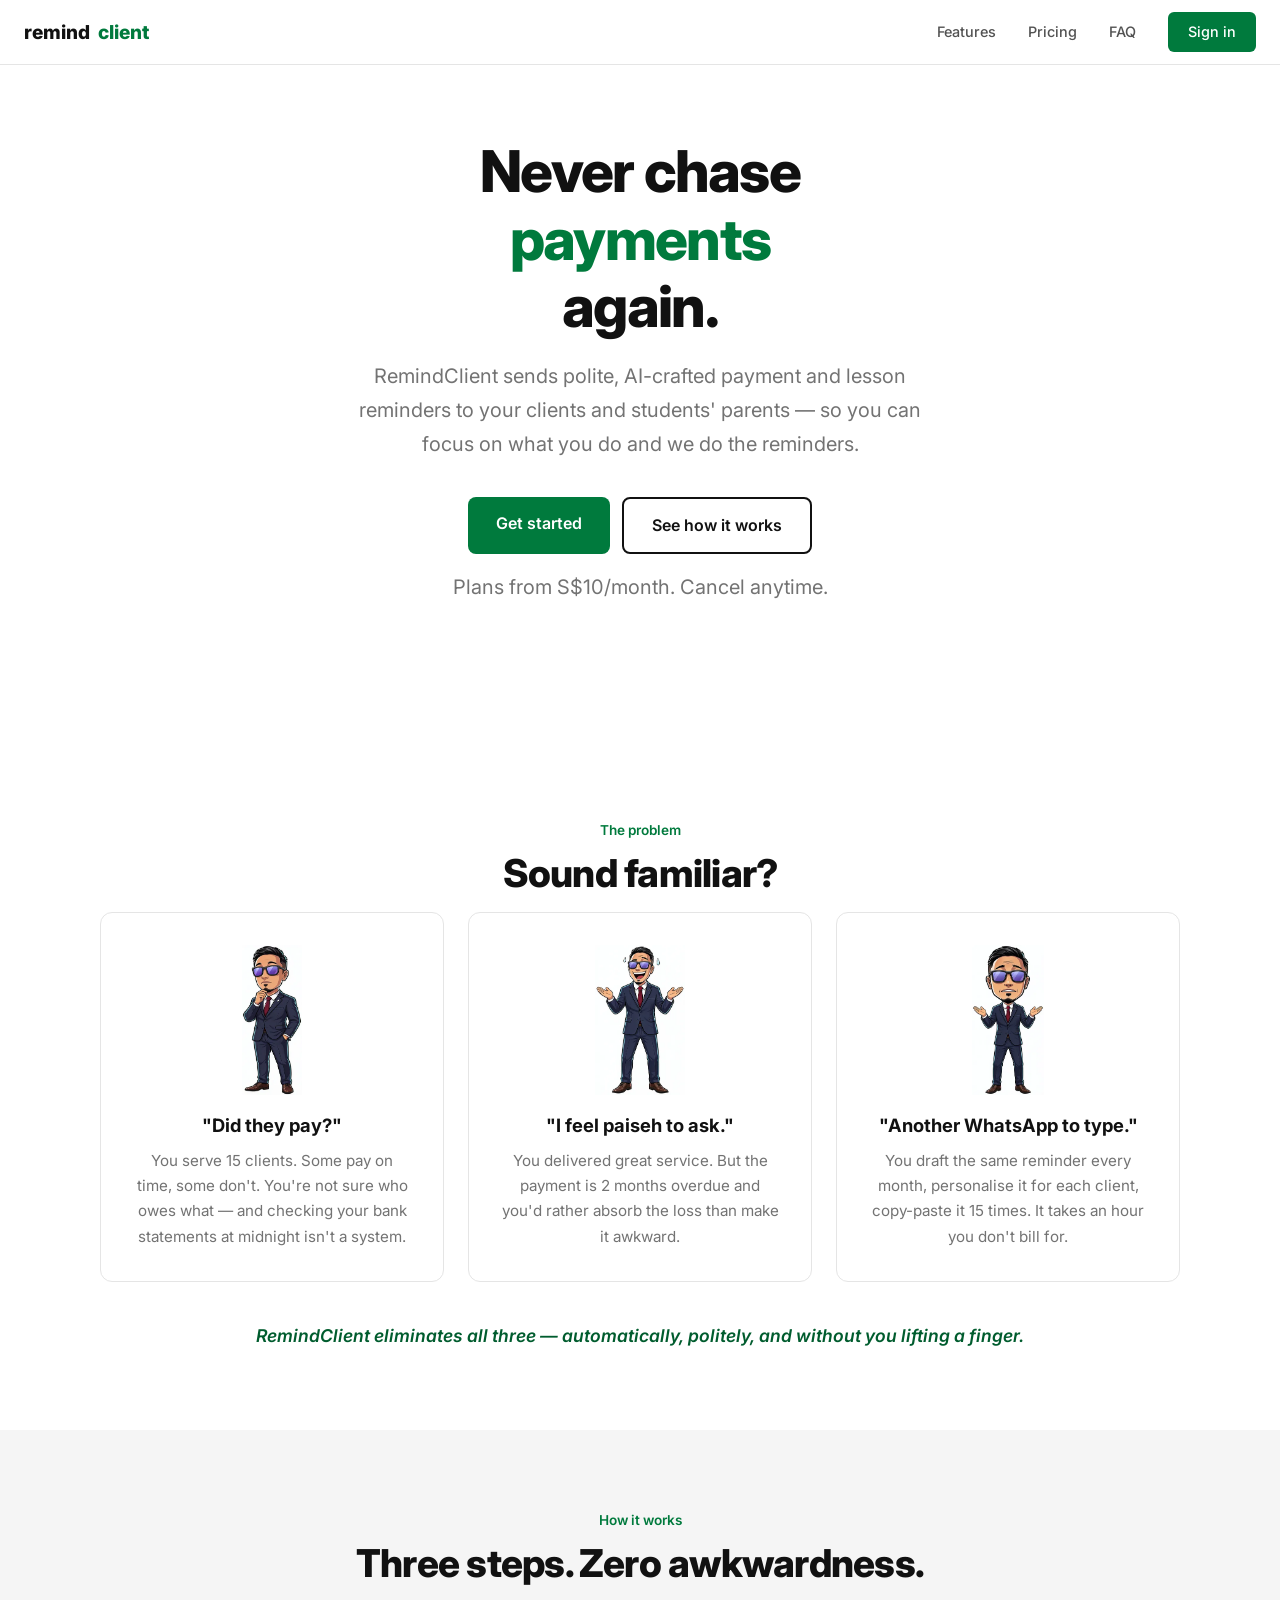
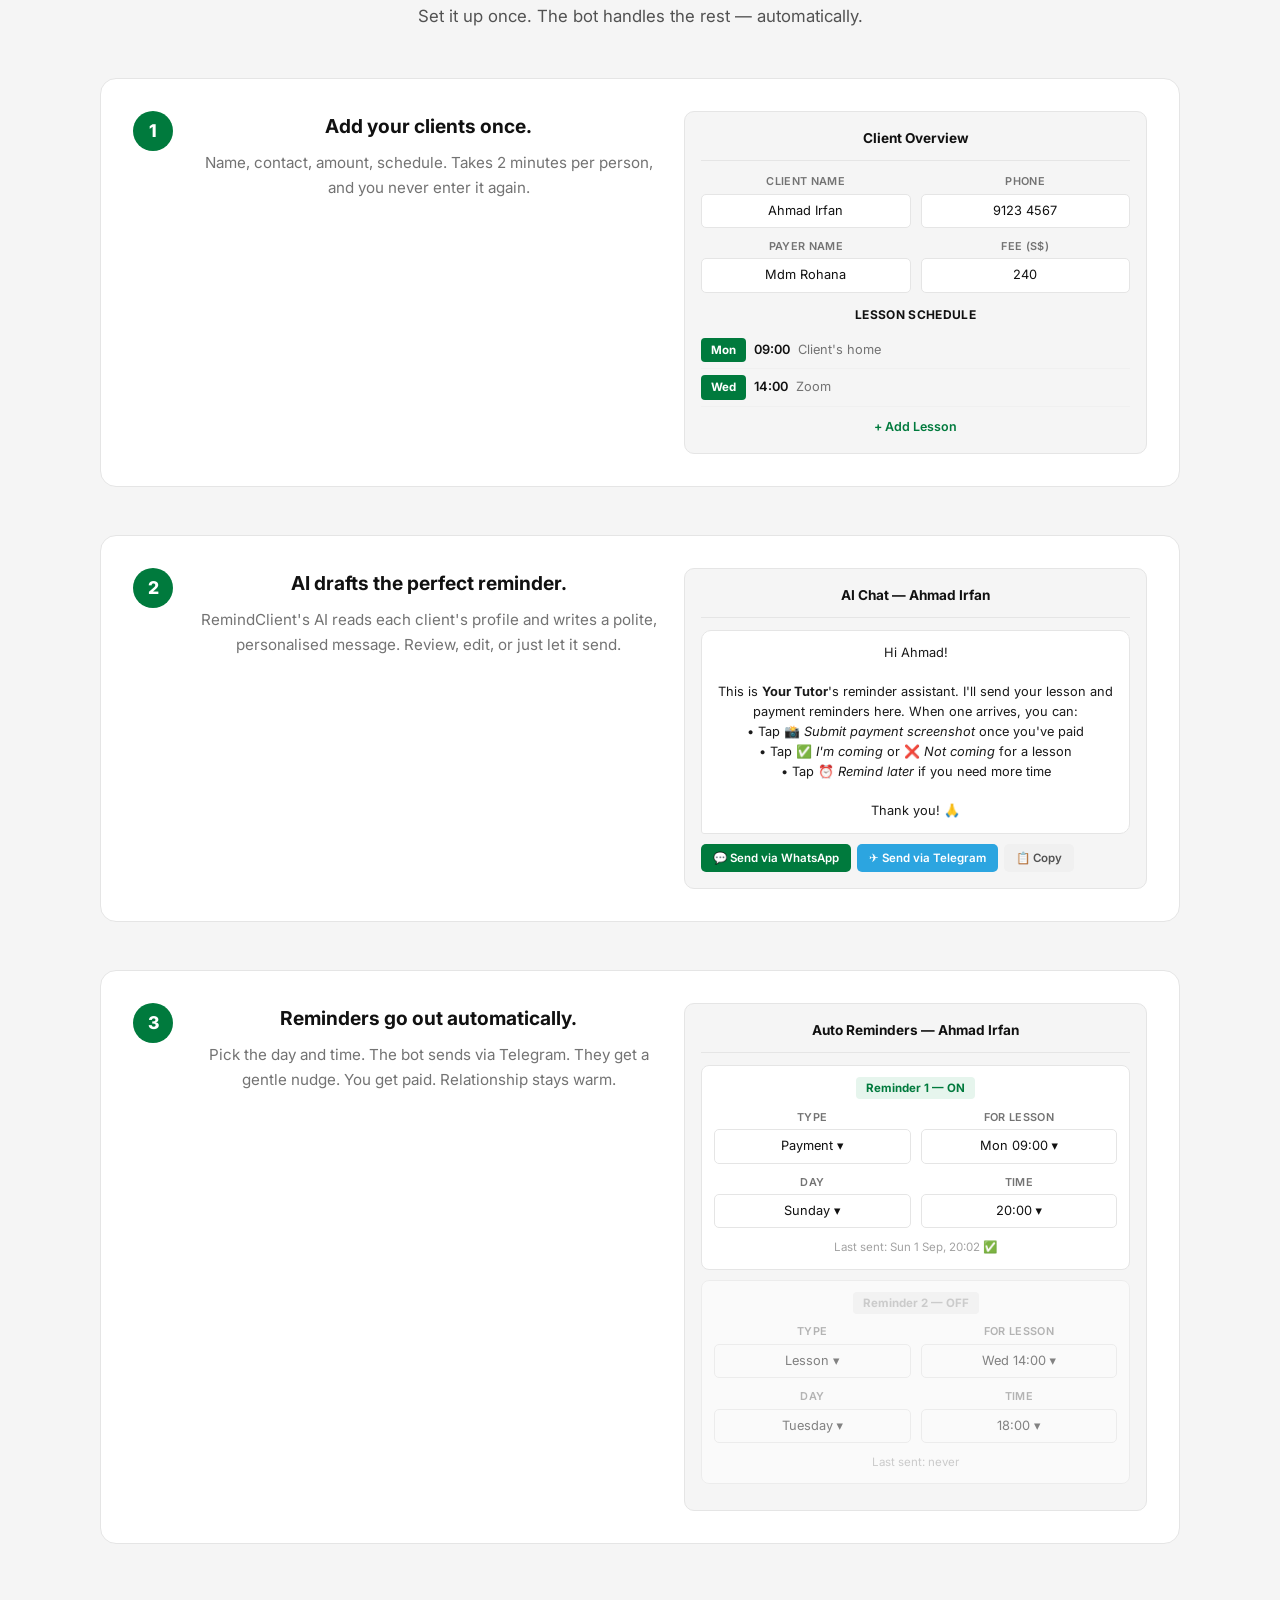
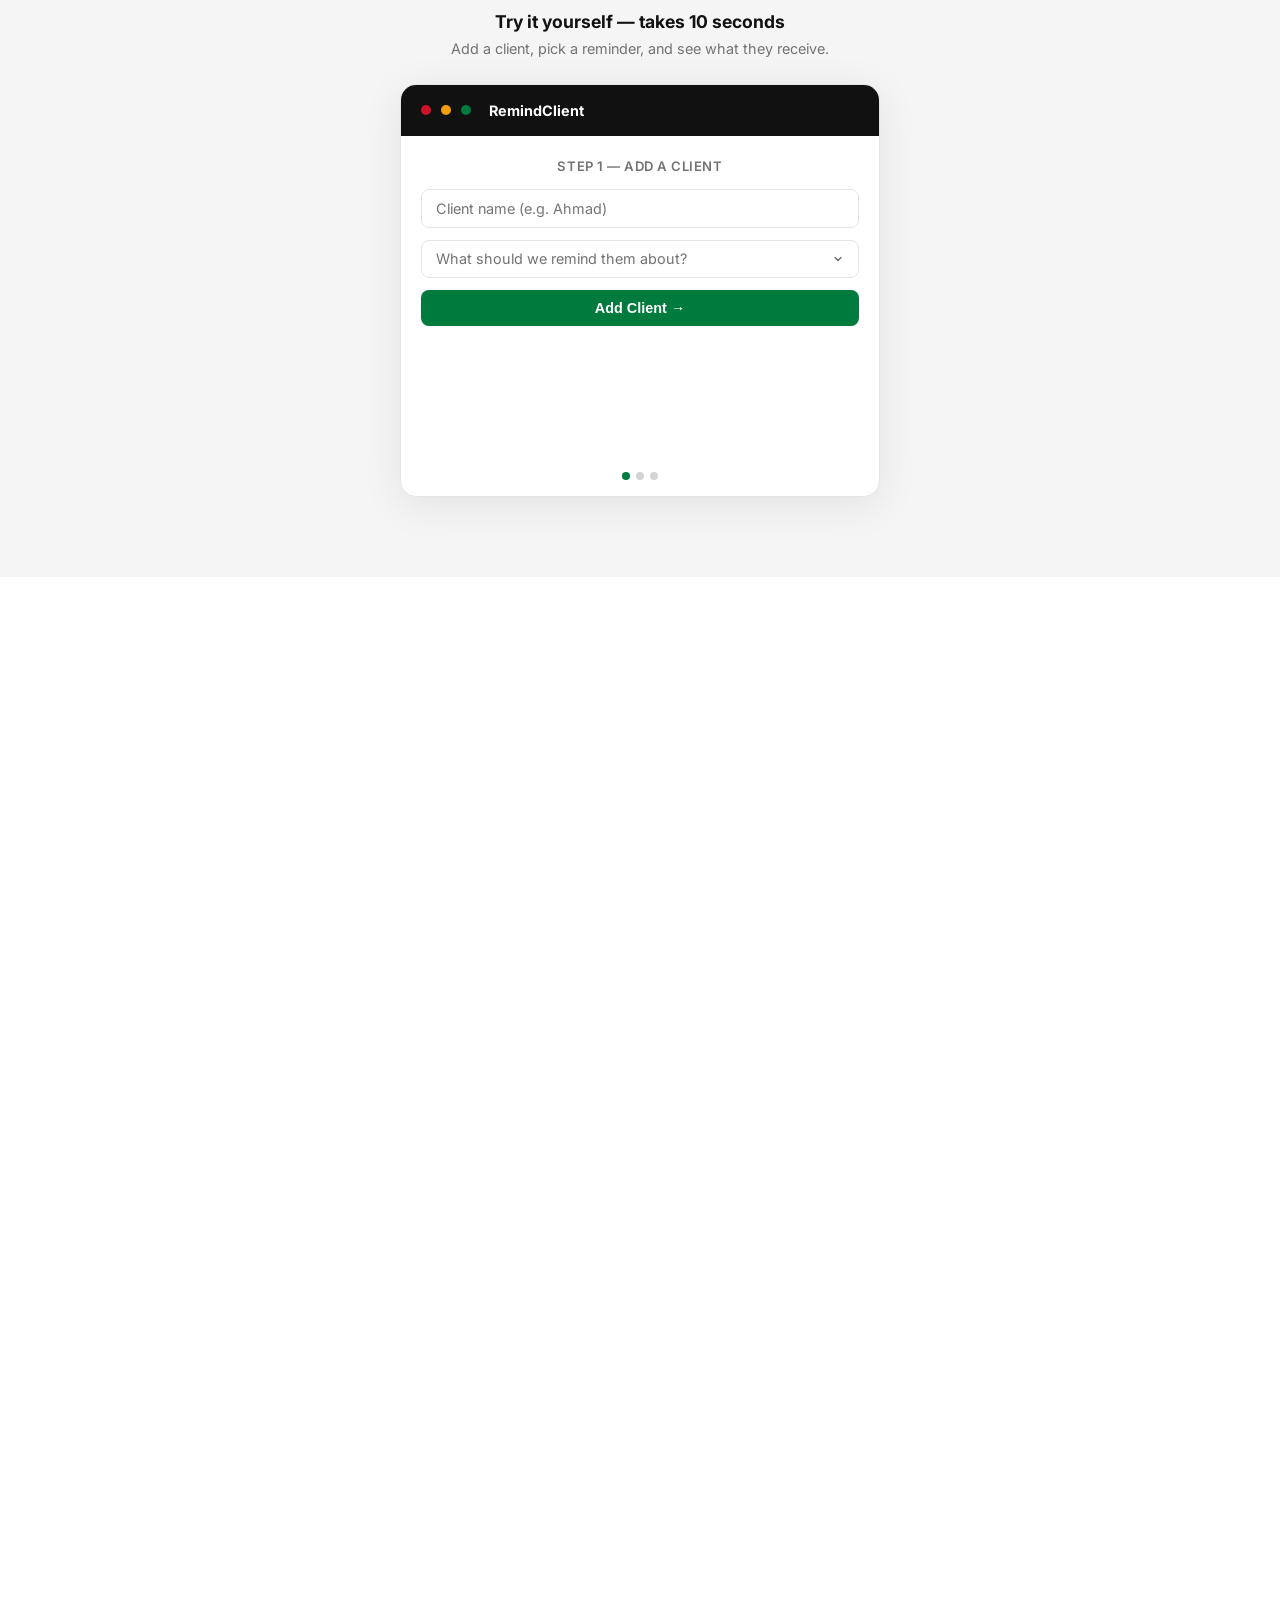
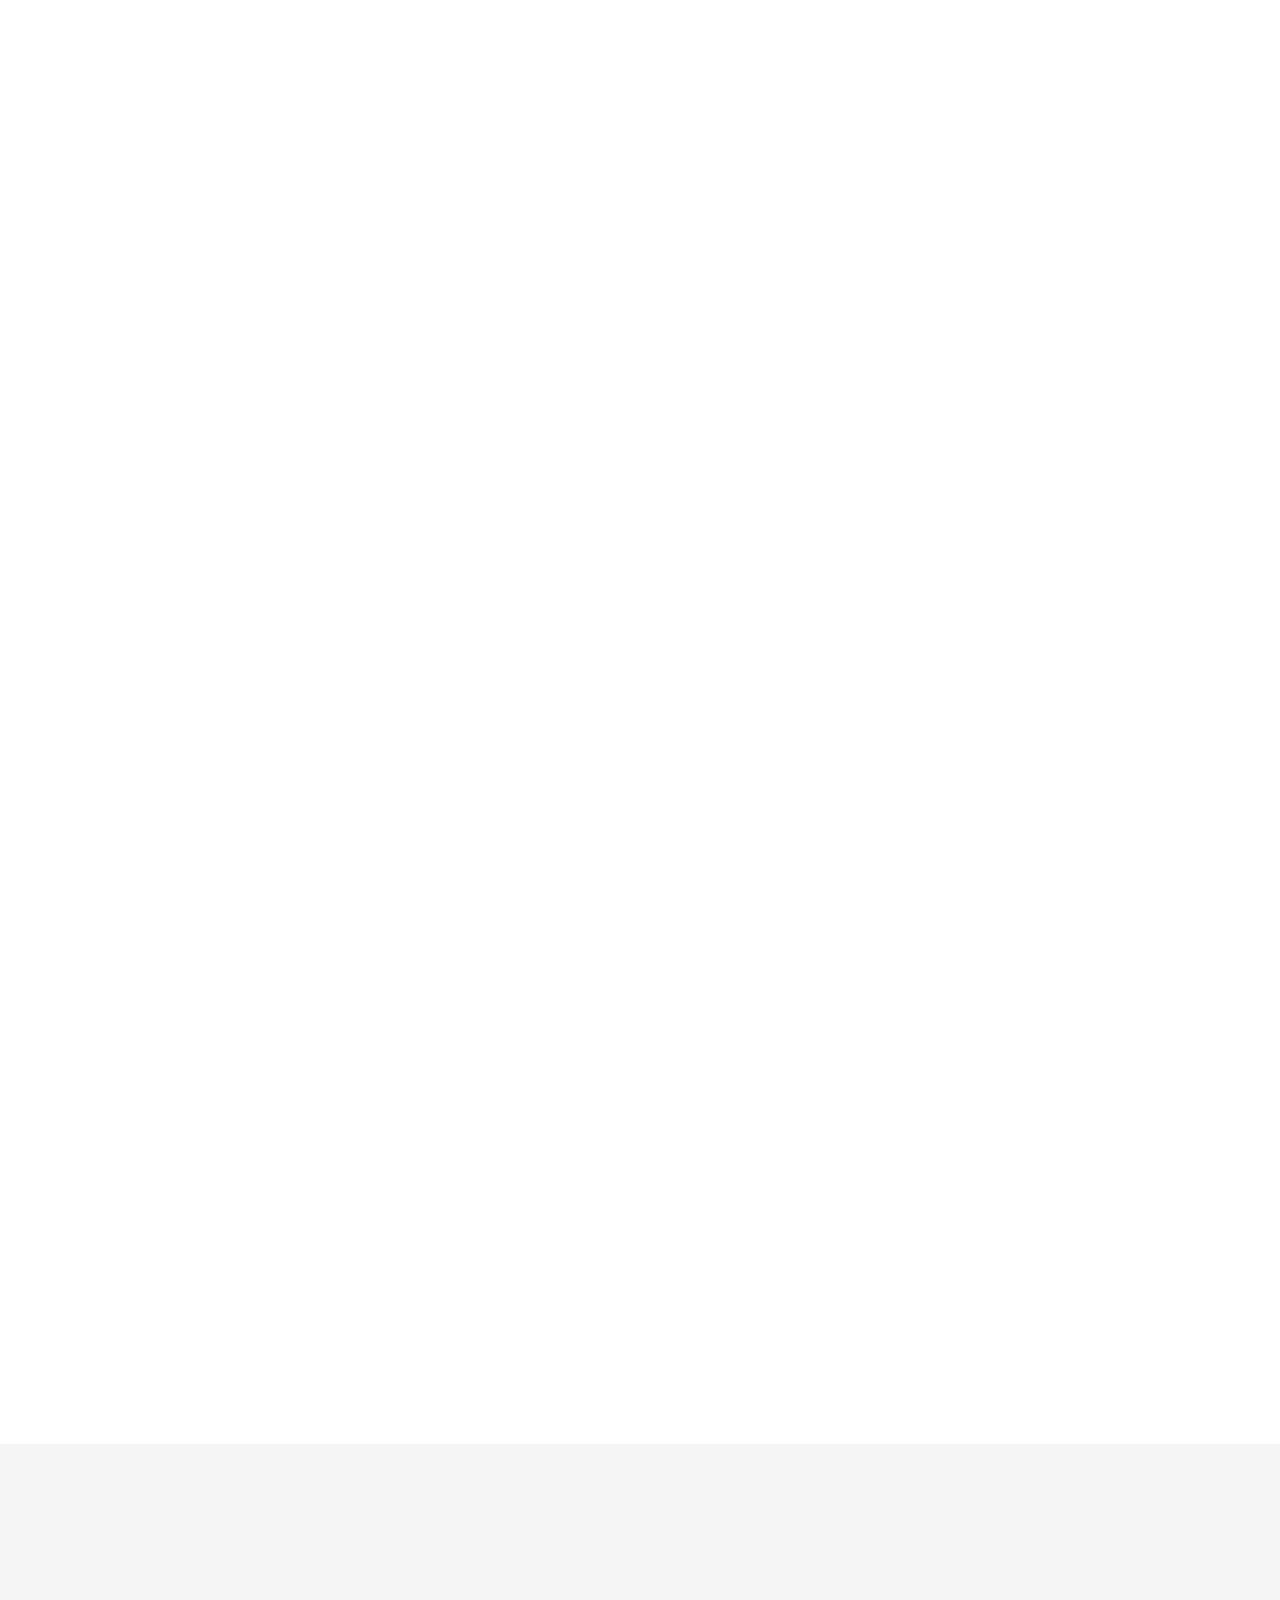
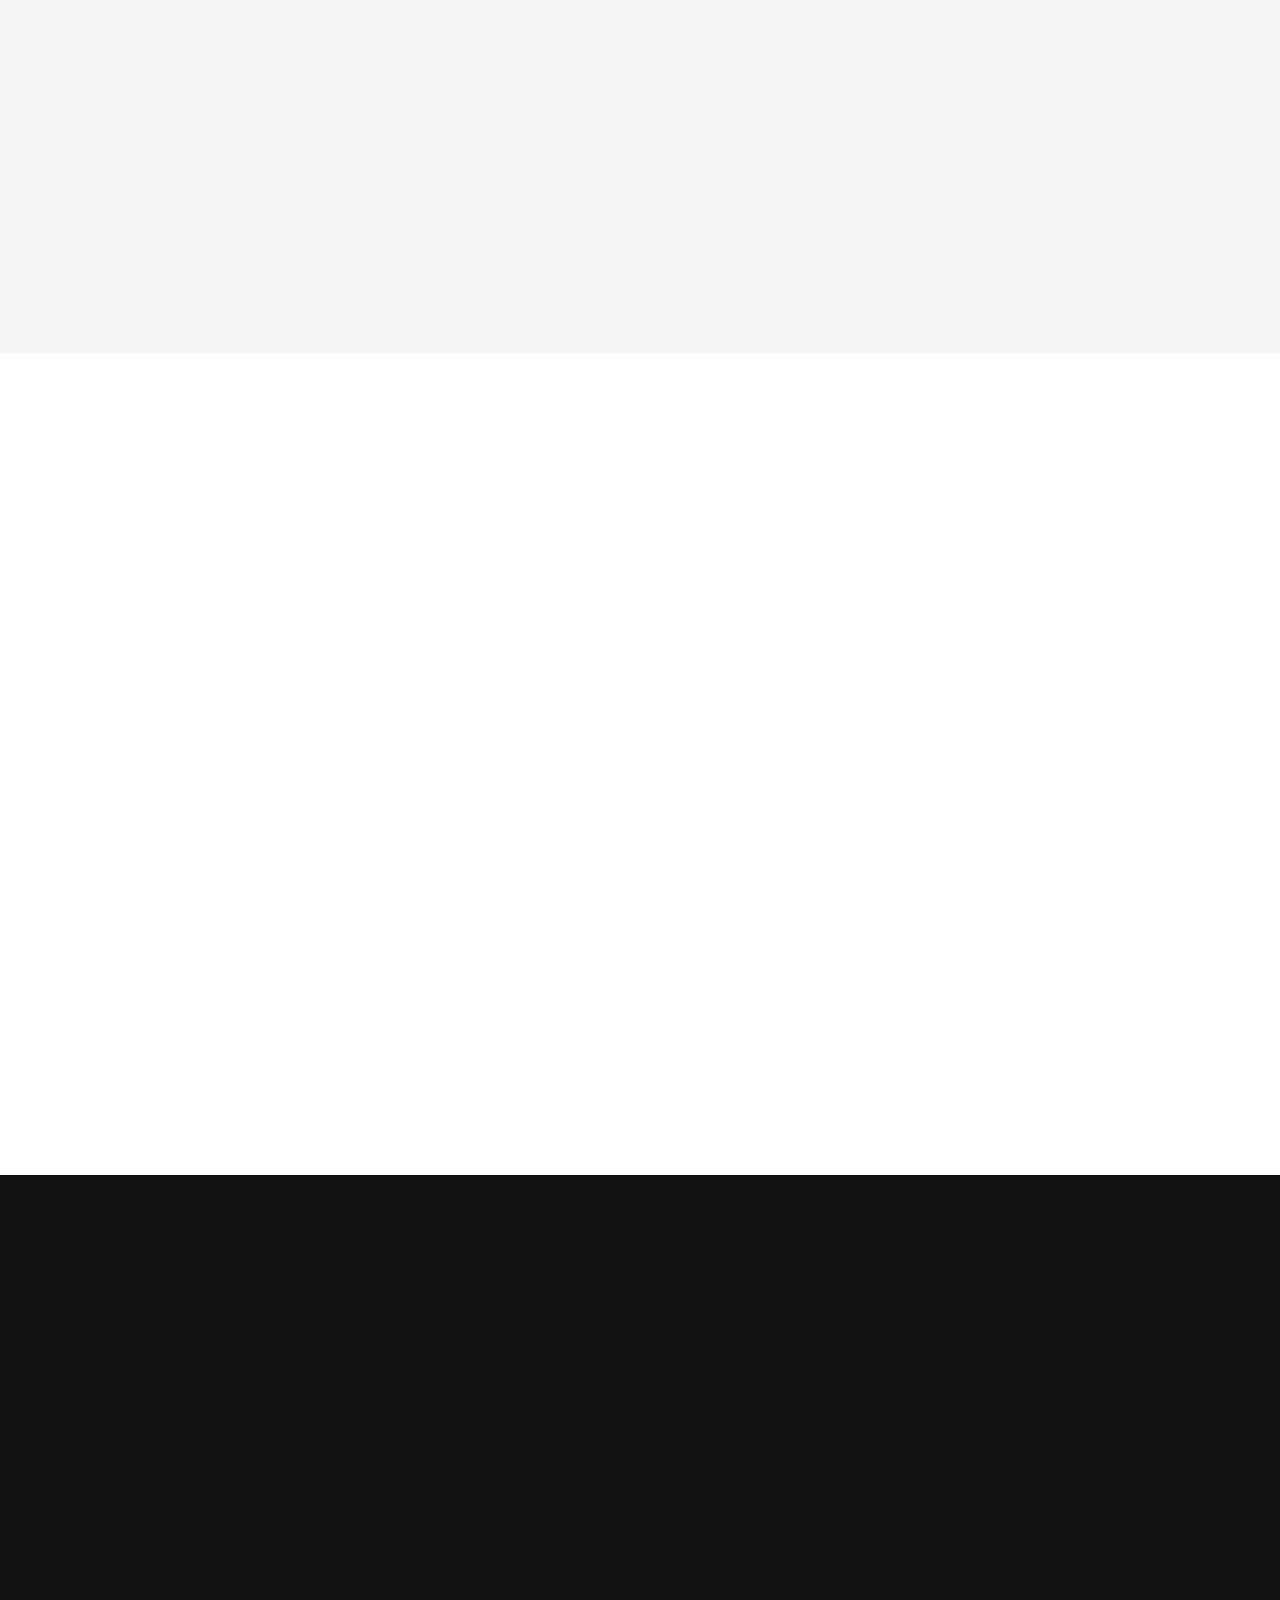
==== commit 35abf6e1: "Properly close header landmark, wrap main landmark, and optimize font weights" ====
--- a/index.html
+++ b/index.html
@@ -15,9 +15,9 @@
 <link rel="apple-touch-icon" sizes="180x180" href="icons/apple-touch-icon.png">
 <link rel="preconnect" href="https://fonts.googleapis.com">
 <link rel="preconnect" href="https://fonts.gstatic.com" crossorigin>
-<link rel="preload" href="https://fonts.googleapis.com/css2?family=Inter:wght@400;500;600;700;800&display=swap" as="style">
-<link href="https://fonts.googleapis.com/css2?family=Inter:wght@400;500;600;700;800&display=swap" rel="stylesheet" media="print" onload="this.media='all'">
-<noscript><link href="https://fonts.googleapis.com/css2?family=Inter:wght@400;500;600;700;800&display=swap" rel="stylesheet"></noscript>
+<link rel="preload" href="https://fonts.googleapis.com/css2?family=Inter:wght@400;600;700&display=swap" as="style">
+<link href="https://fonts.googleapis.com/css2?family=Inter:wght@400;600;700&display=swap" rel="stylesheet" media="print" onload="this.media='all'">
+<noscript><link href="https://fonts.googleapis.com/css2?family=Inter:wght@400;600;700&display=swap" rel="stylesheet"></noscript>
 <style>
 *,*::before,*::after{box-sizing:border-box;margin:0;padding:0}
 :root{
@@ -339,6 +339,12 @@
   .hero-buttons{flex-direction:column;align-items:center}
   .hero-buttons .btn-primary,.hero-buttons .btn-secondary{width:100%;text-align:center}
 }
+
+section:not(.hero), .footer-cta, footer {
+  content-visibility: auto;
+  contain-intrinsic-size: 1px 700px;
+}
+
 </style>
 </head>
 <body>
@@ -358,7 +364,9 @@
     <svg fill="none" stroke="currentColor" stroke-width="2" viewBox="0 0 24 24"><path d="M4 6h16M4 12h16M4 18h16"/></svg>
   </button>
 </div>
-</div>
+</header>
+
+<main id="main-content">
 
 <!-- HERO -->
 <section class="hero">
@@ -949,9 +957,7 @@
 <script>
 
 // ===== LAND AT TOP ON PAGE LOAD =====
-window.addEventListener('load', () => {
-  window.scrollTo(0, 0);
-});
+// Scroll restoration
 if ('scrollRestoration' in history) {
   history.scrollRestoration = 'manual';
 }
@@ -988,14 +994,7 @@
 const revealObs = new IntersectionObserver((entries) => {
   entries.forEach(e => { if (e.isIntersecting) { e.target.classList.add('visible'); revealObs.unobserve(e.target); }});
 }, { threshold: 0.05 });
-reveals.forEach(el => {
-  const rect = el.getBoundingClientRect();
-  if (rect.top < window.innerHeight) {
-    el.classList.add('visible');
-  } else {
-    revealObs.observe(el);
-  }
-});
+reveals.forEach(el => revealObs.observe(el));
 
 // ===== PRICING TOGGLE =====
 let isAnnual = false;
